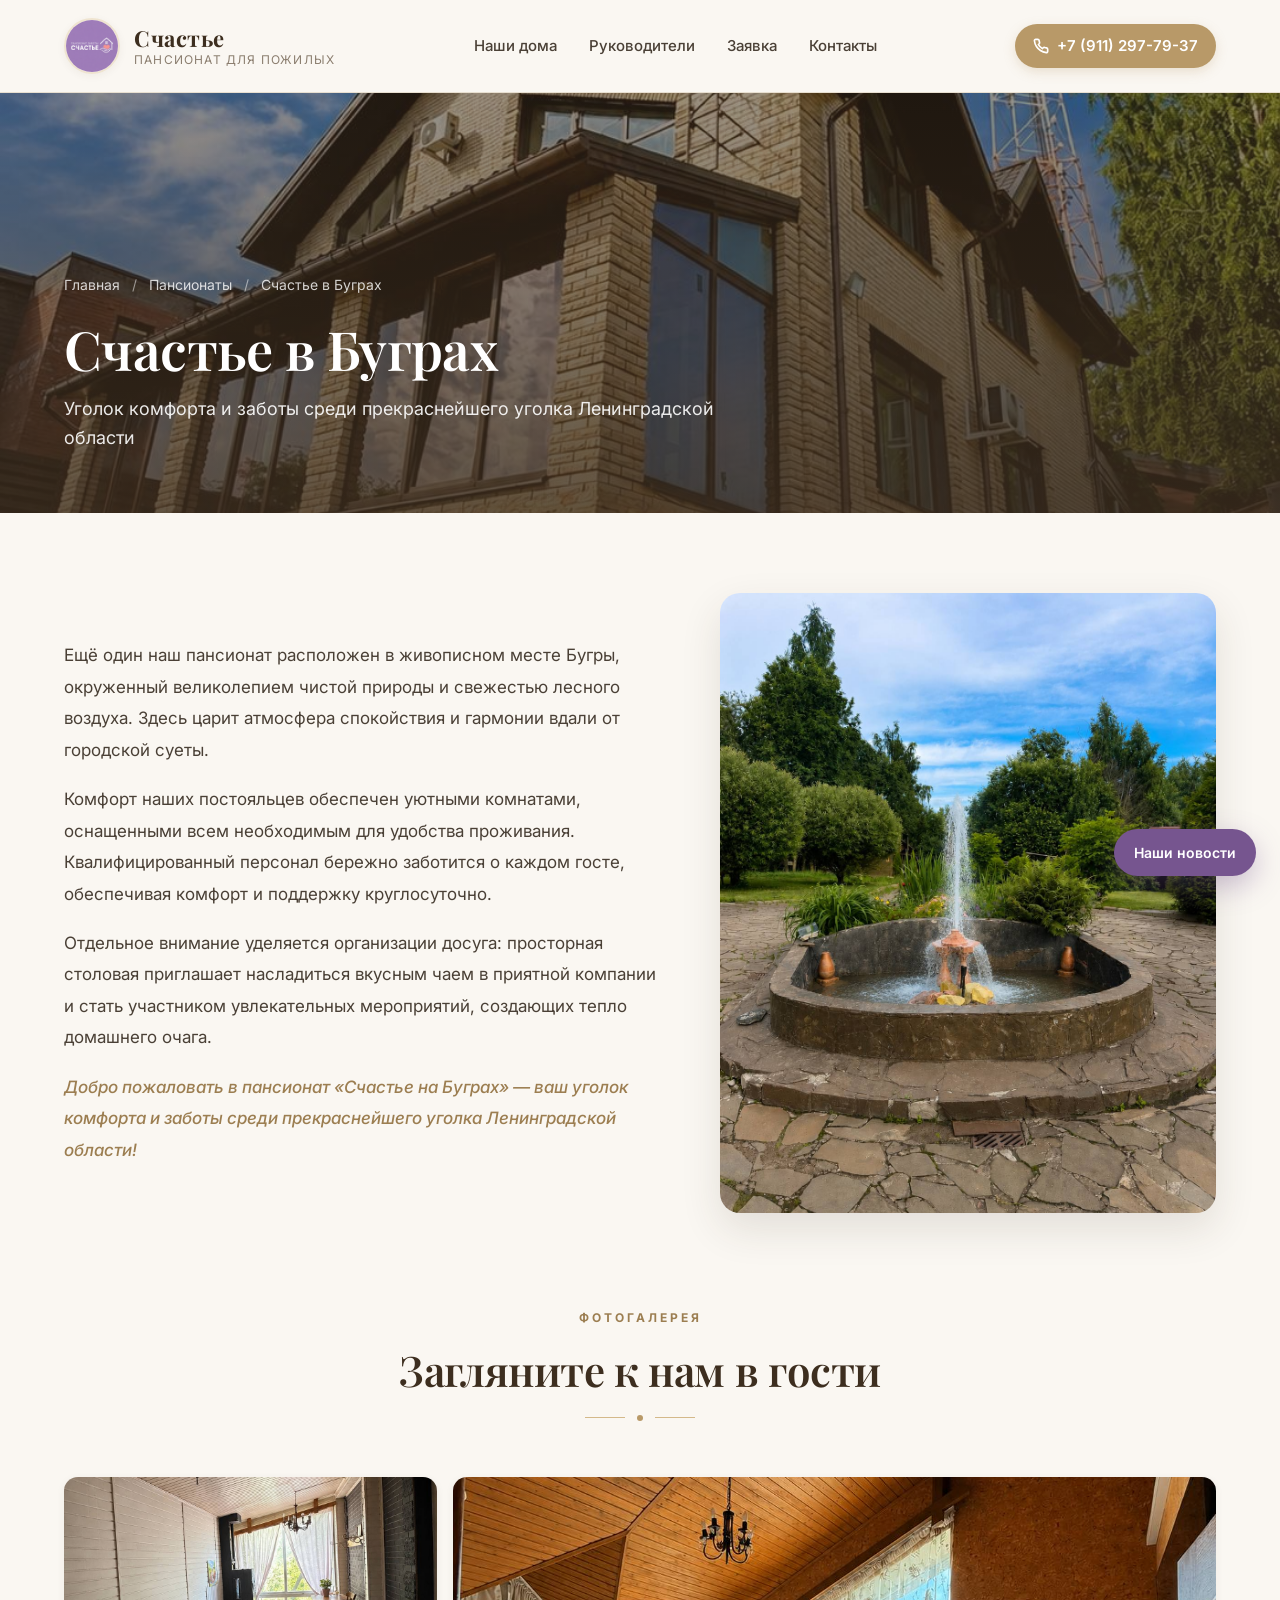
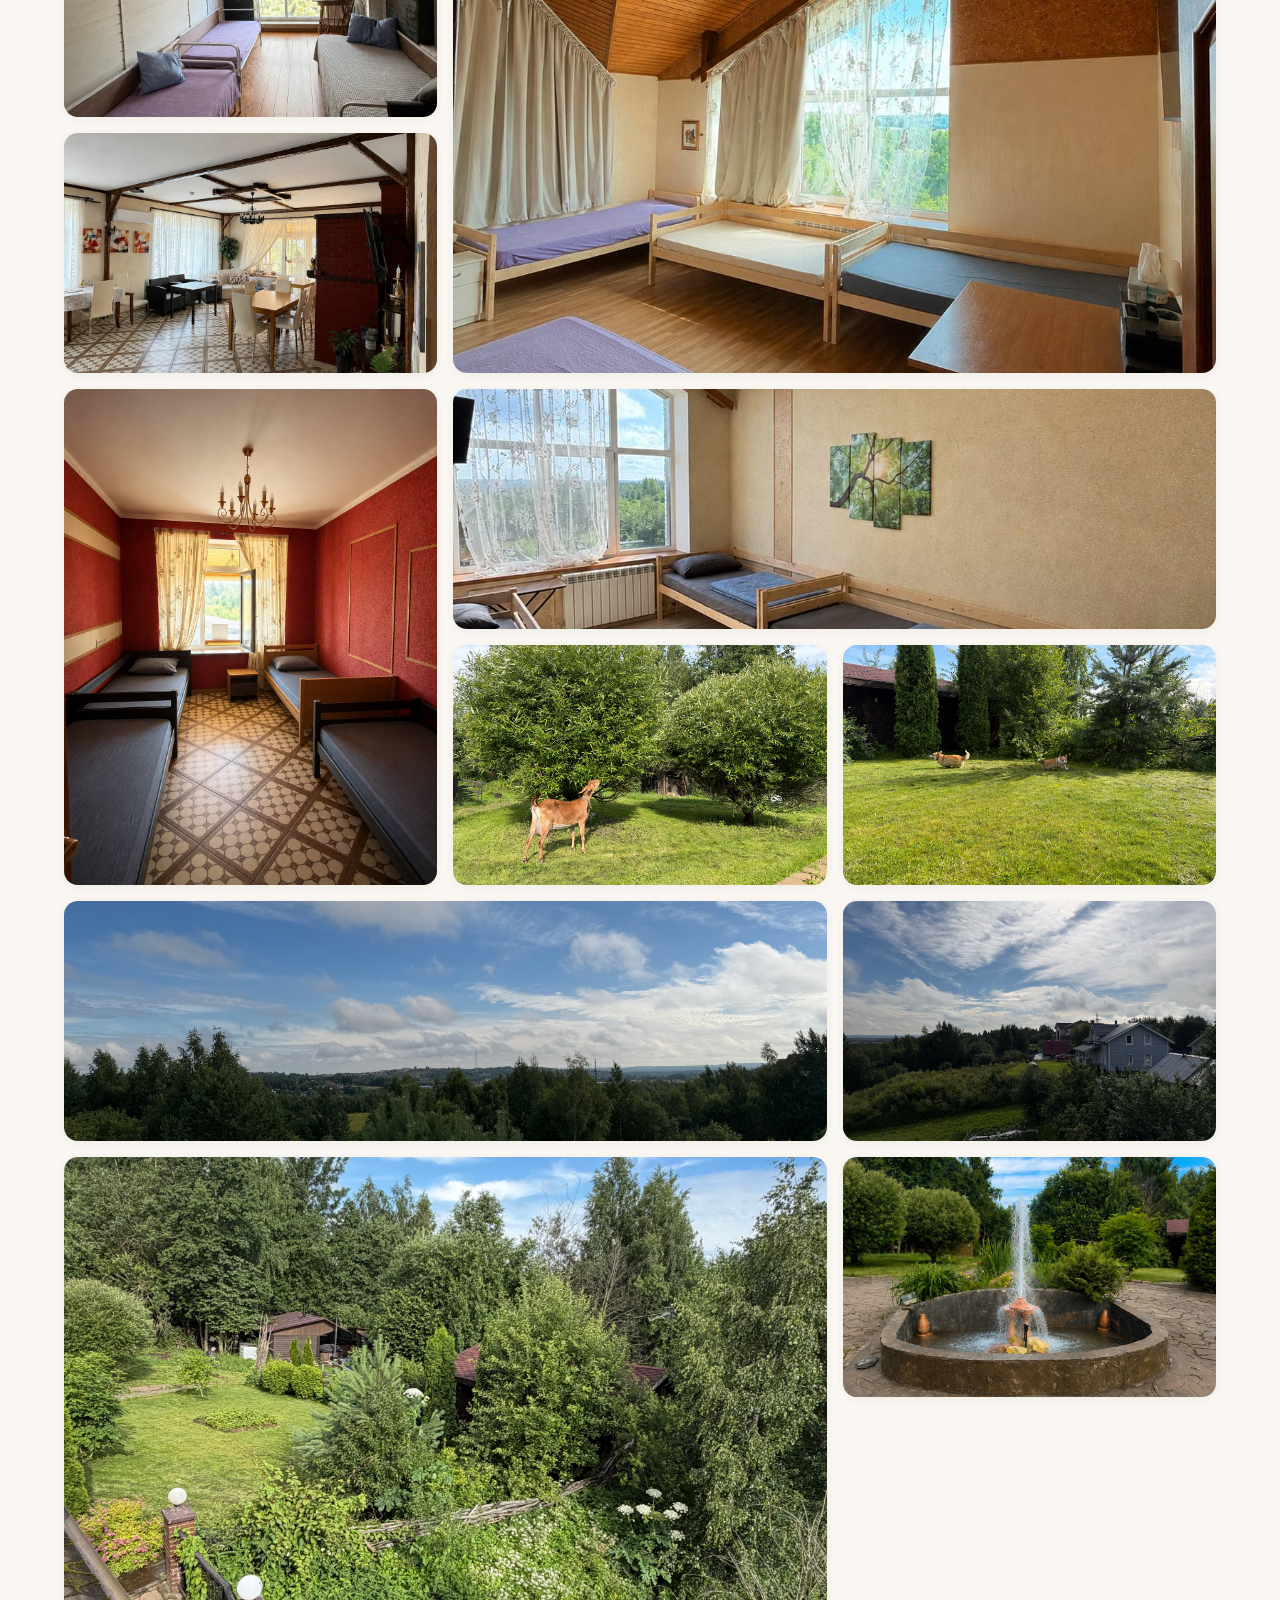
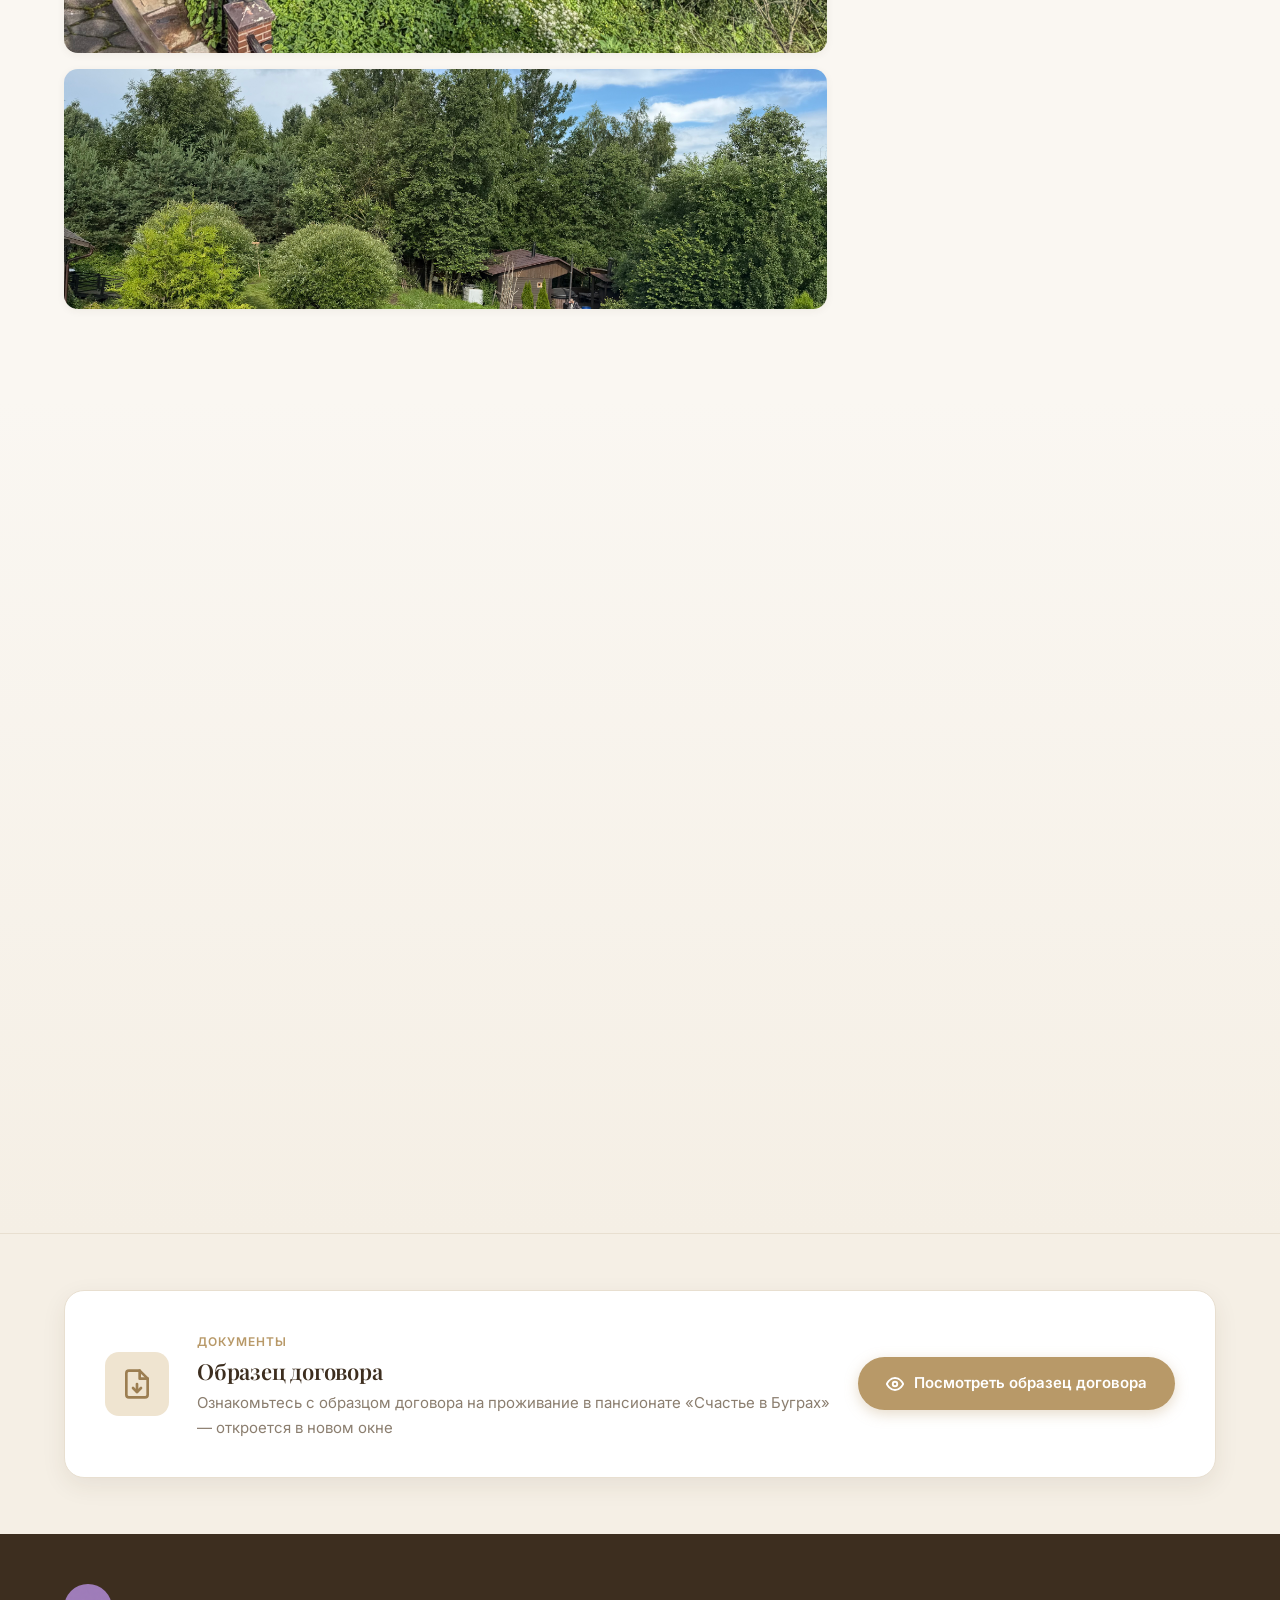
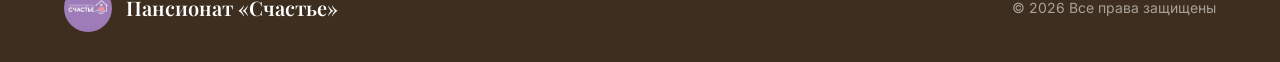
==== bugri.html @ b0c28363 "Simplify lead capture and remove Konstantin from the site. Shorten the application form, add a green" ====
<!DOCTYPE html>
<html lang="ru">
<head>
    <meta charset="UTF-8">
    <meta name="viewport" content="width=device-width, initial-scale=1.0">

    <!-- Yandex.Metrika counter -->
    <script type="text/javascript">
        (function(m,e,t,r,i,k,a){
            m[i]=m[i]||function(){(m[i].a=m[i].a||[]).push(arguments)};
            m[i].l=1*new Date();
            for (var j = 0; j < document.scripts.length; j++) {if (document.scripts[j].src === r) { return; }}
            k=e.createElement(t),a=e.getElementsByTagName(t)[0],k.async=1,k.src=r,a.parentNode.insertBefore(k,a)
        })(window, document,'script','https://mc.yandex.ru/metrika/tag.js?id=110149316', 'ym');

        ym(110149316, 'init', {ssr:true, webvisor:true, clickmap:true, ecommerce:"dataLayer", referrer: document.referrer, url: location.href, accurateTrackBounce:true, trackLinks:true});
    </script>
    <noscript><div><img src="https://mc.yandex.ru/watch/110149316" style="position:absolute; left:-9999px;" alt="" /></div></noscript>
    <!-- /Yandex.Metrika counter -->

    <title>Пансионат «Счастье в Буграх» — пансионат для пожилых в Ленинградской области</title>
    <meta name="description" content="Пансионат «Счастье в Буграх» — уютный дом для пожилых людей в живописном месте Бугры. Чистая природа, заботливый персонал, круглосуточный уход.">

    <link rel="icon" type="image/png" href="assets/img/favicon.png?v=2">

    <link rel="preconnect" href="https://fonts.googleapis.com">
    <link rel="preconnect" href="https://fonts.gstatic.com" crossorigin>
    <link href="https://fonts.googleapis.com/css2?family=Inter:wght@400;500;600;700&family=Playfair+Display:ital,wght@0,500;0,600;0,700;1,500;1,600&display=swap" rel="stylesheet">

    <link rel="stylesheet" href="assets/css/style.css?v=10">
</head>
<body>

    <!-- HEADER -->
    <header class="header">
        <div class="header-inner">
            <a href="index.html" class="brand">
                <img src="assets/img/logo.png" alt="Пансионат Счастье" class="brand-logo">
                <div class="brand-text">
                    <span class="brand-name">Счастье</span>
                    <span class="brand-tagline">Пансионат для пожилых</span>
                </div>
            </a>

            <nav class="nav" id="nav">
                <a href="index.html#locations">Наши дома</a>
                <a href="index.html#leaders">Руководители</a>
                <a href="index.html#application">Заявка</a>
                <a href="index.html#contacts">Контакты</a>
            </nav>

            <a href="tel:+79112977937" class="header-phone">
                <svg viewBox="0 0 24 24" fill="none" stroke="currentColor" stroke-width="2.5" stroke-linecap="round" stroke-linejoin="round">
                    <path d="M22 16.92v3a2 2 0 0 1-2.18 2 19.79 19.79 0 0 1-8.63-3.07 19.5 19.5 0 0 1-6-6 19.79 19.79 0 0 1-3.07-8.67A2 2 0 0 1 4.11 2h3a2 2 0 0 1 2 1.72 12.84 12.84 0 0 0 .7 2.81 2 2 0 0 1-.45 2.11L8.09 9.91a16 16 0 0 0 6 6l1.27-1.27a2 2 0 0 1 2.11-.45 12.84 12.84 0 0 0 2.81.7A2 2 0 0 1 22 16.92z"/>
                </svg>
                <span>+7 (911) 297-79-37</span>
            </a>

            <button class="mobile-toggle" id="mobileToggle" aria-label="Меню">
                <svg width="26" height="26" viewBox="0 0 24 24" fill="none" stroke="currentColor" stroke-width="2" stroke-linecap="round">
                    <line x1="3" y1="6" x2="21" y2="6"/>
                    <line x1="3" y1="12" x2="21" y2="12"/>
                    <line x1="3" y1="18" x2="21" y2="18"/>
                </svg>
            </button>
        </div>
    </header>

    <!-- PAGE HERO -->
    <section class="page-hero">
        <div class="page-hero-bg">
            <img src="assets/img/bugri/bugri-main.jpg" alt="Пансионат Счастье в Буграх">
        </div>
        <div class="page-hero-content">
            <div class="breadcrumbs">
                <a href="index.html">Главная</a>
                <span class="sep">/</span>
                <a href="index.html#locations">Пансионаты</a>
                <span class="sep">/</span>
                Счастье в Буграх
            </div>
            <h1>Счастье в Буграх</h1>
            <p>Уголок комфорта и заботы среди прекраснейшего уголка Ленинградской области</p>
        </div>
    </section>

    <!-- DESCRIPTION -->
    <section class="description">
        <div class="container">
            <div class="description-grid">
                <div class="description-text reveal">
                    <p>
                        Ещё один наш пансионат расположен в живописном месте Бугры, окруженный великолепием чистой природы и свежестью лесного воздуха. Здесь царит атмосфера спокойствия и гармонии вдали от городской суеты.
                    </p>
                    <p>
                        Комфорт наших постояльцев обеспечен уютными комнатами, оснащенными всем необходимым для удобства проживания. Квалифицированный персонал бережно заботится о каждом госте, обеспечивая комфорт и поддержку круглосуточно.
                    </p>
                    <p>
                        Отдельное внимание уделяется организации досуга: просторная столовая приглашает насладиться вкусным чаем в приятной компании и стать участником увлекательных мероприятий, создающих тепло домашнего очага.
                    </p>
                    <p>
                        Добро пожаловать в пансионат «Счастье на Буграх» — ваш уголок комфорта и заботы среди прекраснейшего уголка Ленинградской области!
                    </p>
                </div>
                <div class="description-image reveal">
                    <img src="assets/img/bugri/bugri-fontain.jpg" alt="Пансионат в Буграх">
                </div>
            </div>
        </div>
    </section>

    <!-- GALLERY -->
    <section class="gallery">
        <div class="container">
            <div class="section-header reveal">
                <span class="section-eyebrow">Фотогалерея</span>
                <h2 class="section-title">Загляните к нам в гости</h2>
                <div class="divider"><span class="divider-dot"></span></div>
            </div>

            <div class="gallery-grid gallery-grid--varied" id="gallery">
                <div class="gallery-item gallery-item--wide" data-index="0"><img src="assets/img/bugri/bugri-01.jpg" alt="Фото 1"></div>
                <div class="gallery-item gallery-item--featured" data-index="1"><img src="assets/img/bugri/bugri-02.jpg" alt="Фото 2"></div>
                <div class="gallery-item" data-index="2"><img src="assets/img/bugri/bugri-03.jpg" alt="Фото 3"></div>
                <div class="gallery-item gallery-item--tall" data-index="3"><img src="assets/img/bugri/bugri-04.jpg" alt="Фото 4"></div>
                <div class="gallery-item gallery-item--wide" data-index="4"><img src="assets/img/bugri/bugri-05.jpg" alt="Фото 5"></div>
                <div class="gallery-item gallery-item--tall" data-index="5"><img src="assets/img/bugri/bugri-06.jpg" alt="Фото 6"></div>
                <div class="gallery-item" data-index="6"><img src="assets/img/bugri/bugri-07.jpg" alt="Фото 7"></div>
                <div class="gallery-item gallery-item--wide" data-index="7"><img src="assets/img/bugri/bugri-08.jpg" alt="Фото 8"></div>
                <div class="gallery-item" data-index="8"><img src="assets/img/bugri/bugri-09.jpg" alt="Фото 9"></div>
                <div class="gallery-item gallery-item--featured" data-index="9"><img src="assets/img/bugri/bugri-10.jpg" alt="Фото 10"></div>
                <div class="gallery-item gallery-item--wide" data-index="10"><img src="assets/img/bugri/bugri-11.jpg" alt="Фото 11"></div>
                <div class="gallery-item" data-index="11"><img src="assets/img/bugri/bugri-12.jpg" alt="Фото 12"></div>
            </div>
        </div>
    </section>

    <!-- CONTACTS -->
    <section class="section contacts" id="contacts">
        <div class="container">
            <div class="section-header reveal">
                <span class="section-eyebrow">Свяжитесь с нами</span>
                <h2 class="section-title">Мы всегда на связи</h2>
                <div class="divider"><span class="divider-dot"></span></div>
            </div>

            <div class="contacts-grid">
                <div class="contacts-info reveal">
                    <h3 style="font-size: 26px; margin-bottom: 14px;">Позвоните для консультации</h3>
                    <p style="color: var(--text-muted); font-size: 16px; max-width: 460px;">
                        Мы с радостью ответим на все Ваши вопросы и расскажем подробнее о пансионате «Счастье в Буграх».
                    </p>

                    <div class="contacts-phone-block">
                        <span class="contacts-phone-label">Телефоны для консультаций</span>
                        <div class="contacts-phone-number">
                            <a href="tel:+79215650303">+7 (921) 565-03-03</a>
                        </div>
                        <div class="contacts-phone-number">
                            <a href="tel:+79112977937">+7 (911) 297-79-37</a>
                        </div>
                        <span style="font-size: 13px; color: var(--text-muted); margin-bottom: 10px; display: block;">
                            Также доступны мессенджеры:
                        </span>
                        <div class="messengers">
                            <span class="messenger messenger-tg" title="Telegram">
                                <span class="messenger-icon">
                                    <svg viewBox="0 0 24 24" fill="currentColor"><path d="M9.78 18.65l.28-4.23 7.68-6.92c.34-.31-.07-.46-.52-.19L7.74 13.3 3.64 12c-.88-.25-.89-.86.2-1.3l15.97-6.16c.73-.33 1.43.18 1.15 1.3l-2.72 12.81c-.19.91-.74 1.13-1.5.71L12.6 16.3l-1.99 1.93c-.23.23-.42.42-.83.42z"/></svg>
                                </span>
                                Telegram
                            </span>
                            <a class="messenger messenger-wa" href="https://wa.me/79112977937" target="_blank" rel="noopener" title="WhatsApp">
                                <span class="messenger-icon">
                                    <svg viewBox="0 0 24 24" fill="currentColor"><path d="M17.472 14.382c-.297-.149-1.758-.867-2.03-.967-.273-.099-.471-.148-.67.15-.197.297-.767.966-.94 1.164-.173.199-.347.223-.644.075-.297-.15-1.255-.463-2.39-1.475-.883-.788-1.48-1.761-1.653-2.059-.173-.297-.018-.458.13-.606.134-.133.298-.347.446-.52.149-.174.198-.298.298-.497.099-.198.05-.371-.025-.52-.075-.149-.669-1.612-.916-2.207-.242-.579-.487-.5-.669-.51-.173-.008-.371-.01-.57-.01-.198 0-.52.074-.792.372-.272.297-1.04 1.016-1.04 2.479 0 1.462 1.065 2.875 1.213 3.074.149.198 2.096 3.2 5.077 4.487.709.306 1.262.489 1.694.625.712.227 1.36.195 1.871.118.571-.085 1.758-.719 2.006-1.413.248-.694.248-1.289.173-1.413-.074-.124-.272-.198-.57-.347m-5.421 7.403h-.004a9.87 9.87 0 01-5.031-1.378l-.361-.214-3.741.982.998-3.648-.235-.374a9.86 9.86 0 01-1.51-5.26c.001-5.45 4.436-9.884 9.888-9.884 2.64 0 5.122 1.03 6.988 2.898a9.825 9.825 0 012.893 6.994c-.003 5.45-4.437 9.884-9.885 9.884m8.413-18.297A11.815 11.815 0 0012.05 0C5.495 0 .16 5.335.157 11.892c0 2.096.547 4.142 1.588 5.945L.057 24l6.305-1.654a11.882 11.882 0 005.683 1.448h.005c6.554 0 11.89-5.335 11.893-11.893a11.821 11.821 0 00-3.48-8.413z"/></svg>
                                </span>
                                WhatsApp
                            </a>
                            <a class="messenger messenger-max" href="https://max.ru/join/Lt5gZUsIMK9uqVGU-sMPYlMTgOvsBtxUd-uZ6PDmVcQ" target="_blank" rel="noopener" title="MAX">
                                <span class="messenger-icon">
                                    <img src="assets/img/logo-max.png" alt="">
                                </span>
                                MAX
                            </a>
                        </div>
                    </div>
                </div>

                <div class="contacts-decor reveal">
                    <h3>Как нас найти</h3>
                    <ul class="contacts-list">
                        <li>
                            <span class="contacts-list-icon">
                                <svg viewBox="0 0 24 24" fill="none" stroke="currentColor" stroke-width="2" stroke-linecap="round" stroke-linejoin="round">
                                    <path d="M21 10c0 7-9 13-9 13s-9-6-9-13a9 9 0 0 1 18 0z"/>
                                    <circle cx="12" cy="10" r="3"/>
                                </svg>
                            </span>
                            <div class="contacts-list-text">
                                <strong>Расположение</strong>
                                <span>Нагорная, 17А</span>
                            </div>
                        </li>
                        <li>
                            <span class="contacts-list-icon">
                                <svg viewBox="0 0 24 24" fill="none" stroke="currentColor" stroke-width="2" stroke-linecap="round" stroke-linejoin="round">
                                    <circle cx="12" cy="12" r="10"/>
                                    <polyline points="12 6 12 12 16 14"/>
                                </svg>
                            </span>
                            <div class="contacts-list-text">
                                <strong>Уход 24/7</strong>
                                <span>Заботливый персонал работает круглосуточно</span>
                            </div>
                        </li>
                        <li>
                            <span class="contacts-list-icon">
                                <svg viewBox="0 0 24 24" fill="none" stroke="currentColor" stroke-width="2" stroke-linecap="round" stroke-linejoin="round">
                                    <path d="M20.84 4.61a5.5 5.5 0 0 0-7.78 0L12 5.67l-1.06-1.06a5.5 5.5 0 0 0-7.78 7.78l1.06 1.06L12 21.23l7.78-7.78 1.06-1.06a5.5 5.5 0 0 0 0-7.78z"/>
                                </svg>
                            </span>
                            <div class="contacts-list-text">
                                <strong>Приезжайте в гости</strong>
                                <span>Покажем пансионат и ответим на все вопросы</span>
                            </div>
                        </li>
                    </ul>
                </div>
            </div>
        </div>
    </section>

    <!-- DOWNLOAD -->
    <section class="section-download">
        <div class="container">
            <div class="download-block">
                <div class="download-icon">
                    <svg viewBox="0 0 24 24" fill="none" stroke="currentColor" stroke-width="2" stroke-linecap="round" stroke-linejoin="round">
                        <path d="M14 2H6a2 2 0 0 0-2 2v16a2 2 0 0 0 2 2h12a2 2 0 0 0 2-2V8z"/>
                        <polyline points="14 2 14 8 20 8"/>
                        <line x1="12" y1="18" x2="12" y2="12"/>
                        <polyline points="9 15 12 18 15 15"/>
                    </svg>
                </div>
                <div class="download-text">
                    <span class="download-label">Документы</span>
                    <h3>Образец договора</h3>
                    <p>Ознакомьтесь с образцом договора на проживание в пансионате «Счастье в Буграх» — откроется в новом окне</p>
                </div>
                <a href="view-dogovor-bugri.html" target="_blank" class="download-btn">
                    <svg viewBox="0 0 24 24" fill="none" stroke="currentColor" stroke-width="2.5" stroke-linecap="round" stroke-linejoin="round">
                        <path d="M1 12s4-8 11-8 11 8 11 8-4 8-11 8-11-8-11-8z"/>
                        <circle cx="12" cy="12" r="3"/>
                    </svg>
                    Посмотреть образец договора
                </a>
            </div>
        </div>
    </section>

    <a href="novosti.html" class="news-fab">Наши новости</a>

    <!-- FOOTER -->
    <footer class="footer">
        <div class="container">
            <div class="footer-inner">
                <div class="footer-brand">
                    <img src="assets/img/logo.png" alt="Счастье">
                    <span class="footer-brand-text">Пансионат «Счастье»</span>
                </div>
                <div class="footer-copy">© 2026 Все права защищены</div>
            </div>
        </div>
    </footer>

    <!-- LIGHTBOX -->
    <div class="lightbox" id="lightbox">
        <div class="lightbox-content">
            <button class="lightbox-close" id="lightboxClose" aria-label="Закрыть">
                <svg viewBox="0 0 24 24" fill="none" stroke="currentColor" stroke-width="2" stroke-linecap="round">
                    <line x1="18" y1="6" x2="6" y2="18"/>
                    <line x1="6" y1="6" x2="18" y2="18"/>
                </svg>
            </button>
            <button class="lightbox-prev" id="lightboxPrev" aria-label="Назад">
                <svg viewBox="0 0 24 24" fill="none" stroke="currentColor" stroke-width="2" stroke-linecap="round">
                    <polyline points="15 18 9 12 15 6"/>
                </svg>
            </button>
            <button class="lightbox-next" id="lightboxNext" aria-label="Вперёд">
                <svg viewBox="0 0 24 24" fill="none" stroke="currentColor" stroke-width="2" stroke-linecap="round">
                    <polyline points="9 18 15 12 9 6"/>
                </svg>
            </button>
            <img class="lightbox-image" id="lightboxImage" src="" alt="">
        </div>
    </div>

    <script src="assets/js/script.js?v=4"></script>
</body>
</html>
---- assets/css/style.css ----
/* ============================================
   Пансионат «Счастье» — элегантные стили
   ============================================ */

:root {
    --bg-cream: #FAF7F2;
    --bg-soft: #F5EFE5;
    --bg-card: #FFFFFF;
    --bg-overlay: rgba(61, 46, 31, 0.55);

    --accent: #B89968;
    --accent-dark: #9C7E51;
    --accent-light: #D4B98A;
    --accent-soft: #EFE4D0;

    --text-dark: #3D2E1F;
    --text-body: #4A4036;
    --text-muted: #8B7E6F;
    --text-light: #FFFFFF;

    --border: #E8DFD0;
    --shadow-sm: 0 2px 8px rgba(61, 46, 31, 0.06);
    --shadow-md: 0 8px 24px rgba(61, 46, 31, 0.08);
    --shadow-lg: 0 16px 40px rgba(61, 46, 31, 0.12);

    --radius-sm: 8px;
    --radius-md: 14px;
    --radius-lg: 20px;
    --radius-full: 999px;

    --container: 1200px;
    --transition: 0.35s ease;
}

* {
    margin: 0;
    padding: 0;
    box-sizing: border-box;
}

html {
    scroll-behavior: smooth;
}

body {
    font-family: 'Inter', 'Manrope', -apple-system, BlinkMacSystemFont, sans-serif;
    font-size: 16px;
    line-height: 1.65;
    color: var(--text-body);
    background-color: var(--bg-cream);
    -webkit-font-smoothing: antialiased;
    -moz-osx-font-smoothing: grayscale;
}

h1, h2, h3, h4 {
    font-family: 'Playfair Display', 'Cormorant Garamond', Georgia, serif;
    color: var(--text-dark);
    font-weight: 600;
    line-height: 1.25;
    letter-spacing: -0.01em;
}

a {
    color: var(--accent-dark);
    text-decoration: none;
    transition: color var(--transition);
}

a:hover {
    color: var(--accent);
}

img {
    max-width: 100%;
    height: auto;
    display: block;
}

.container {
    max-width: var(--container);
    margin: 0 auto;
    padding: 0 24px;
}

/* ============================================
   HEADER
   ============================================ */
.header {
    position: sticky;
    top: 0;
    z-index: 100;
    background: rgba(250, 247, 242, 0.95);
    backdrop-filter: saturate(180%) blur(12px);
    -webkit-backdrop-filter: saturate(180%) blur(12px);
    border-bottom: 1px solid var(--border);
}

.header-inner {
    display: flex;
    align-items: center;
    justify-content: space-between;
    padding: 18px 24px;
    max-width: var(--container);
    margin: 0 auto;
    gap: 20px;
}

.brand {
    display: flex;
    align-items: center;
    gap: 14px;
    text-decoration: none;
    color: var(--text-dark);
}

.brand-logo {
    width: 56px;
    height: 56px;
    border-radius: var(--radius-full);
    object-fit: cover;
    box-shadow: var(--shadow-sm);
    border: 2px solid var(--accent-soft);
}

.brand-text {
    display: flex;
    flex-direction: column;
    line-height: 1.1;
}

.brand-name {
    font-family: 'Playfair Display', Georgia, serif;
    font-size: 22px;
    font-weight: 700;
    color: var(--text-dark);
    letter-spacing: 0.5px;
}

.brand-tagline {
    font-size: 12px;
    color: var(--text-muted);
    letter-spacing: 1.2px;
    text-transform: uppercase;
    margin-top: 3px;
}

.nav {
    display: flex;
    align-items: center;
    gap: 32px;
}

.nav a {
    color: var(--text-body);
    font-size: 15px;
    font-weight: 500;
    position: relative;
    padding: 6px 0;
}

.nav a::after {
    content: '';
    position: absolute;
    left: 0;
    bottom: 0;
    width: 0;
    height: 2px;
    background: var(--accent);
    transition: width var(--transition);
}

.nav a:hover::after {
    width: 100%;
}

.header-phone {
    display: flex;
    align-items: center;
    gap: 8px;
    background: var(--accent);
    color: var(--text-light);
    padding: 10px 18px;
    border-radius: var(--radius-full);
    font-weight: 600;
    font-size: 15px;
    box-shadow: 0 4px 12px rgba(184, 153, 104, 0.25);
    transition: all var(--transition);
}

.header-phone:hover {
    background: var(--accent-dark);
    color: var(--text-light);
    transform: translateY(-1px);
    box-shadow: 0 6px 18px rgba(184, 153, 104, 0.35);
}

.header-phone svg {
    width: 16px;
    height: 16px;
}

.mobile-toggle {
    display: none;
    background: none;
    border: none;
    padding: 8px;
    cursor: pointer;
    color: var(--text-dark);
}

/* ============================================
   HERO
   ============================================ */
.hero {
    position: relative;
    padding: 90px 0 110px;
    text-align: center;
    background:
        radial-gradient(ellipse at top, var(--accent-soft) 0%, transparent 60%),
        linear-gradient(180deg, var(--bg-cream) 0%, var(--bg-soft) 100%);
    overflow: hidden;
}

.hero::before {
    content: '';
    position: absolute;
    inset: 0;
    background-image:
        radial-gradient(circle at 15% 80%, rgba(212, 185, 138, 0.18) 0%, transparent 40%),
        radial-gradient(circle at 85% 20%, rgba(212, 185, 138, 0.18) 0%, transparent 40%);
    pointer-events: none;
}

.hero-content {
    position: relative;
    max-width: 820px;
    margin: 0 auto;
    padding: 0 24px;
}

.hero-eyebrow {
    display: inline-block;
    background: rgba(255, 255, 255, 0.7);
    padding: 8px 20px;
    border-radius: var(--radius-full);
    font-size: 13px;
    color: var(--accent-dark);
    letter-spacing: 2px;
    text-transform: uppercase;
    margin-bottom: 24px;
    border: 1px solid var(--accent-soft);
    font-weight: 600;
}

.hero h1 {
    font-size: clamp(36px, 5.5vw, 60px);
    margin-bottom: 22px;
    color: var(--text-dark);
}

.hero h1 .accent {
    color: var(--accent-dark);
    font-style: italic;
}

.hero-subtitle {
    font-size: clamp(16px, 1.8vw, 19px);
    color: var(--text-body);
    max-width: 640px;
    margin: 0 auto 40px;
    line-height: 1.7;
}

.hero-cta {
    display: inline-flex;
    align-items: center;
    gap: 10px;
    background: var(--accent);
    color: var(--text-light);
    padding: 16px 36px;
    border-radius: var(--radius-full);
    font-weight: 600;
    font-size: 16px;
    box-shadow: 0 8px 24px rgba(184, 153, 104, 0.3);
    transition: all var(--transition);
}

.hero-cta:hover {
    background: var(--accent-dark);
    color: var(--text-light);
    transform: translateY(-2px);
    box-shadow: 0 12px 32px rgba(184, 153, 104, 0.4);
}

/* ============================================
   SECTION
   ============================================ */
.section {
    padding: 90px 0;
}

.section-soft {
    background: var(--bg-soft);
}

.section-header {
    text-align: center;
    max-width: 720px;
    margin: 0 auto 56px;
}

.section-eyebrow {
    display: inline-block;
    font-size: 12px;
    color: var(--accent-dark);
    letter-spacing: 3px;
    text-transform: uppercase;
    margin-bottom: 16px;
    font-weight: 700;
}

.section-title {
    font-size: clamp(28px, 4vw, 42px);
    margin-bottom: 16px;
}

.section-subtitle {
    color: var(--text-muted);
    font-size: 17px;
    line-height: 1.7;
}

/* Decorative divider */
.divider {
    display: flex;
    align-items: center;
    justify-content: center;
    gap: 12px;
    margin: 18px auto;
}

.divider::before,
.divider::after {
    content: '';
    width: 40px;
    height: 1px;
    background: var(--accent-light);
}

.divider-dot {
    width: 6px;
    height: 6px;
    border-radius: 50%;
    background: var(--accent);
}

/* ============================================
   LOCATIONS CARDS
   ============================================ */
.locations {
    display: grid;
    grid-template-columns: repeat(2, 1fr);
    gap: 32px;
}

.location-card {
    position: relative;
    border-radius: var(--radius-lg);
    overflow: hidden;
    background: var(--bg-card);
    box-shadow: var(--shadow-md);
    transition: all var(--transition);
    display: flex;
    flex-direction: column;
    color: var(--text-dark);
}

.location-card:hover {
    transform: translateY(-6px);
    box-shadow: var(--shadow-lg);
}

.location-card-image {
    display: block;
    aspect-ratio: 16 / 10;
    overflow: hidden;
    position: relative;
}

.location-card-image img {
    width: 100%;
    height: 100%;
    object-fit: cover;
    transition: transform 0.8s ease;
}

.location-card:hover .location-card-image img {
    transform: scale(1.06);
}

.location-card-image::after {
    content: '';
    position: absolute;
    inset: 0;
    background: linear-gradient(180deg, transparent 40%, rgba(61, 46, 31, 0.45) 100%);
}

.location-card-body {
    padding: 32px;
    flex: 1;
    display: flex;
    flex-direction: column;
}

.location-card-link {
    display: flex;
    flex-direction: column;
    flex: 1;
    text-decoration: none;
    color: inherit;
}

.location-card-address {
    display: inline-flex;
    align-items: center;
    gap: 8px;
    align-self: flex-start;
    color: var(--accent-dark);
    font-size: 14px;
    font-weight: 600;
    text-decoration: none;
    margin-bottom: 16px;
    padding-bottom: 2px;
    border-bottom: 1px solid transparent;
    transition: border-color var(--transition);
}

.location-card-address:hover {
    border-bottom-color: var(--accent);
}

.location-card-address svg {
    width: 16px;
    height: 16px;
    flex-shrink: 0;
}

.location-card-title {
    font-size: 26px;
    margin-bottom: 10px;
}

.location-card-desc {
    color: var(--text-body);
    font-size: 15px;
    line-height: 1.7;
    margin-bottom: 22px;
    flex: 1;
}

.location-card-cta {
    display: inline-flex;
    align-items: center;
    gap: 8px;
    color: var(--accent-dark);
    font-weight: 600;
    font-size: 15px;
    transition: gap var(--transition);
}

.location-card:hover .location-card-cta {
    gap: 14px;
}

.location-card-cta svg {
    width: 18px;
    height: 18px;
}

/* ============================================
   FEATURES (advantages)
   ============================================ */
.features {
    display: grid;
    grid-template-columns: repeat(4, 1fr);
    gap: 24px;
}

.feature {
    text-align: center;
    padding: 36px 24px;
    background: var(--bg-card);
    border-radius: var(--radius-md);
    box-shadow: var(--shadow-sm);
    transition: all var(--transition);
}

.feature:hover {
    transform: translateY(-4px);
    box-shadow: var(--shadow-md);
}

.feature-icon {
    width: 64px;
    height: 64px;
    margin: 0 auto 20px;
    border-radius: var(--radius-full);
    background: linear-gradient(135deg, var(--accent-soft) 0%, var(--accent-light) 100%);
    display: flex;
    align-items: center;
    justify-content: center;
    color: var(--accent-dark);
}

.feature-icon svg {
    width: 30px;
    height: 30px;
}

.feature-title {
    font-size: 18px;
    margin-bottom: 8px;
}

.feature-desc {
    font-size: 14px;
    color: var(--text-muted);
    line-height: 1.6;
}

/* ============================================
   LEADERS
   ============================================ */
.leaders {
    display: grid;
    grid-template-columns: repeat(2, 1fr);
    gap: 32px;
    max-width: 720px;
    margin: 0 auto;
}

.leader-card {
    background: var(--bg-card);
    border-radius: var(--radius-lg);
    padding: 28px 28px 32px;
    text-align: center;
    box-shadow: var(--shadow-sm);
    transition: all var(--transition);
    border: 1px solid var(--border);
    display: flex;
    flex-direction: column;
}

.leader-card:hover {
    transform: translateY(-4px);
    box-shadow: var(--shadow-md);
}

.leader-photo {
    width: 100%;
    aspect-ratio: 3 / 4;
    border-radius: var(--radius-md);
    margin: 0 0 22px;
    overflow: hidden;
    background: var(--bg-soft);
    border: 1px solid var(--border);
    box-shadow: var(--shadow-sm);
}

.leader-photo img {
    width: 100%;
    height: 100%;
    object-fit: cover;
    object-position: center top;
    display: block;
}

.leader-photo img.leader-photo-natalya {
    object-position: center 10%;
}

.leader-photo-placeholder {
    font-family: 'Playfair Display', serif;
    font-size: 72px;
    font-weight: 600;
    color: var(--accent-dark);
    width: 100%;
    height: 100%;
    display: flex;
    align-items: center;
    justify-content: center;
}

.leader-name {
    font-size: 24px;
    margin-bottom: 8px;
    line-height: 1.3;
}

.leader-role {
    color: var(--accent-dark);
    font-size: 14px;
    letter-spacing: 1.5px;
    text-transform: uppercase;
    font-weight: 600;
}

/* ============================================
   CONTACTS
   ============================================ */
.contacts {
    background:
        linear-gradient(180deg, var(--bg-cream) 0%, var(--bg-soft) 100%);
}

.contacts-grid {
    display: grid;
    grid-template-columns: 1fr 1fr;
    gap: 60px;
    align-items: center;
}

.contacts-info {
    padding: 20px 0;
}

.contacts-phone-block {
    display: inline-flex;
    flex-direction: column;
    background: var(--bg-card);
    padding: 32px 40px;
    border-radius: var(--radius-lg);
    box-shadow: var(--shadow-md);
    margin-top: 24px;
}

.contacts-phone-label {
    font-size: 13px;
    letter-spacing: 2px;
    text-transform: uppercase;
    color: var(--text-muted);
    margin-bottom: 8px;
    font-weight: 600;
}

.contacts-phone-number {
    font-family: 'Playfair Display', serif;
    font-size: 32px;
    font-weight: 600;
    color: var(--text-dark);
    margin-bottom: 18px;
    letter-spacing: 0.5px;
}

.contacts-phone-number a {
    color: var(--text-dark);
}

.contacts-phone-number a:hover {
    color: var(--accent-dark);
}

.messengers {
    display: flex;
    gap: 12px;
    margin-top: 6px;
    flex-wrap: wrap;
}

.messenger {
    display: inline-flex;
    align-items: center;
    gap: 8px;
    padding: 10px 16px;
    background: var(--bg-soft);
    border-radius: var(--radius-full);
    font-size: 14px;
    font-weight: 600;
    color: var(--text-dark);
    border: 1px solid var(--border);
    text-decoration: none;
    transition: background var(--transition), border-color var(--transition), transform var(--transition);
}

a.messenger:hover {
    color: var(--text-dark);
    background: var(--accent-soft);
    border-color: var(--accent-light);
    transform: translateY(-1px);
}

.messenger-icon {
    width: 22px;
    height: 22px;
    border-radius: 50%;
    display: flex;
    align-items: center;
    justify-content: center;
    color: white;
    flex-shrink: 0;
    overflow: hidden;
}

.messenger-icon svg {
    width: 14px;
    height: 14px;
}

.messenger-icon img {
    width: 100%;
    height: 100%;
    object-fit: cover;
    display: block;
}

.messenger-tg .messenger-icon { background: #2AABEE; }
.messenger-wa .messenger-icon { background: #25D366; }
.messenger-max .messenger-icon {
    background: transparent;
    border-radius: 6px;
}

.contacts-decor {
    background: var(--bg-card);
    border-radius: var(--radius-lg);
    padding: 40px;
    box-shadow: var(--shadow-md);
    border: 1px solid var(--border);
}

.contacts-decor h3 {
    font-size: 22px;
    margin-bottom: 16px;
}

.contacts-list {
    list-style: none;
    display: flex;
    flex-direction: column;
    gap: 18px;
}

.contacts-list li {
    display: flex;
    align-items: flex-start;
    gap: 14px;
}

.contacts-list-icon {
    width: 40px;
    height: 40px;
    border-radius: var(--radius-full);
    background: var(--accent-soft);
    color: var(--accent-dark);
    display: flex;
    align-items: center;
    justify-content: center;
    flex-shrink: 0;
}

.contacts-list-icon svg {
    width: 18px;
    height: 18px;
}

.contacts-list-text strong {
    display: block;
    color: var(--text-dark);
    margin-bottom: 2px;
    font-weight: 600;
}

.contacts-list-text span {
    display: block;
    font-size: 14px;
    color: var(--text-muted);
}

/* ============================================
   FOOTER
   ============================================ */
.footer {
    background: var(--text-dark);
    color: rgba(255, 255, 255, 0.75);
    padding: 50px 0 30px;
}

.footer-inner {
    display: flex;
    justify-content: space-between;
    align-items: center;
    gap: 30px;
    flex-wrap: wrap;
}

.footer-brand {
    display: flex;
    align-items: center;
    gap: 14px;
}

.footer-brand img {
    width: 48px;
    height: 48px;
    border-radius: var(--radius-full);
    object-fit: cover;
}

.footer-brand-text {
    font-family: 'Playfair Display', serif;
    font-size: 20px;
    color: white;
    font-weight: 600;
}

.footer-copy {
    font-size: 14px;
    color: rgba(255, 255, 255, 0.55);
}

.footer-phone {
    color: white;
    font-weight: 600;
    font-size: 16px;
}

.footer-phone:hover {
    color: var(--accent-light);
}

/* ============================================
   PAGE — PANSIONAT (детальная страница)
   ============================================ */
.page-hero {
    position: relative;
    min-height: 420px;
    display: flex;
    align-items: flex-end;
    color: var(--text-light);
    overflow: hidden;
    background: var(--text-dark);
}

.page-hero-bg {
    position: absolute;
    inset: 0;
    z-index: 0;
}

.page-hero-bg img {
    width: 100%;
    height: 100%;
    object-fit: cover;
    opacity: 0.75;
}

.page-hero-bg::after {
    content: '';
    position: absolute;
    inset: 0;
    background: linear-gradient(180deg, rgba(61, 46, 31, 0.35) 0%, rgba(61, 46, 31, 0.75) 100%);
}

.page-hero-content {
    position: relative;
    z-index: 1;
    padding: 70px 24px 60px;
    max-width: var(--container);
    margin: 0 auto;
    width: 100%;
}

.breadcrumbs {
    font-size: 14px;
    color: rgba(255, 255, 255, 0.8);
    margin-bottom: 20px;
}

.breadcrumbs a {
    color: rgba(255, 255, 255, 0.8);
}

.breadcrumbs a:hover {
    color: var(--accent-light);
}

.breadcrumbs span.sep {
    margin: 0 8px;
    color: rgba(255, 255, 255, 0.5);
}

.page-hero h1 {
    color: var(--text-light);
    font-size: clamp(34px, 5vw, 54px);
    margin-bottom: 10px;
}

.page-hero p {
    font-size: 18px;
    color: rgba(255, 255, 255, 0.9);
    max-width: 680px;
}

/* Description block */
.description {
    padding: 80px 0 60px;
}

.description-grid {
    display: grid;
    grid-template-columns: 1.2fr 1fr;
    gap: 60px;
    align-items: center;
}

.description-text p {
    font-size: 17px;
    line-height: 1.85;
    color: var(--text-body);
    margin-bottom: 18px;
}

.description-text p:last-child {
    margin-bottom: 0;
    color: var(--accent-dark);
    font-weight: 500;
    font-style: italic;
}

.description-image {
    border-radius: var(--radius-lg);
    overflow: hidden;
    box-shadow: var(--shadow-lg);
    aspect-ratio: 4 / 5;
}

.description-image img {
    width: 100%;
    height: 100%;
    object-fit: cover;
}

/* Gallery */
.gallery {
    padding: 30px 0 90px;
}

.gallery-grid {
    display: grid;
    grid-template-columns: repeat(3, 1fr);
    grid-auto-rows: 240px;
    grid-auto-flow: dense;
    gap: 16px;
}

.gallery-item {
    position: relative;
    overflow: hidden;
    border-radius: var(--radius-md);
    cursor: pointer;
    box-shadow: var(--shadow-sm);
    transition: all var(--transition);
}

.gallery-item:nth-child(1) { grid-column: span 2; grid-row: span 2; }
.gallery-item:nth-child(6) { grid-column: span 2; }

/* Varied bento layout (Bugri gallery) */
.gallery-grid--varied .gallery-item:nth-child(1),
.gallery-grid--varied .gallery-item:nth-child(6) {
    grid-column: auto;
    grid-row: auto;
}

.gallery-grid--varied .gallery-item--featured {
    grid-column: span 2;
    grid-row: span 2;
}

.gallery-grid--varied .gallery-item--wide {
    grid-column: span 2;
}

.gallery-grid--varied .gallery-item--tall {
    grid-row: span 2;
}

.gallery-item img {
    width: 100%;
    height: 100%;
    object-fit: cover;
    transition: transform 0.6s ease;
}

.gallery-item:hover {
    box-shadow: var(--shadow-md);
}

.gallery-item:hover img {
    transform: scale(1.06);
}

.gallery-item::after {
    content: '';
    position: absolute;
    inset: 0;
    background: linear-gradient(180deg, transparent 60%, rgba(61, 46, 31, 0.3) 100%);
    opacity: 0;
    transition: opacity var(--transition);
}

.gallery-item:hover::after {
    opacity: 1;
}

/* ============================================
   LIGHTBOX
   ============================================ */
.lightbox {
    position: fixed;
    inset: 0;
    background: rgba(20, 14, 8, 0.92);
    z-index: 1000;
    display: none;
    align-items: center;
    justify-content: center;
    padding: 20px;
    backdrop-filter: blur(6px);
}

.lightbox.open {
    display: flex;
}

.lightbox-content {
    position: relative;
    max-width: 1100px;
    max-height: 90vh;
    width: 100%;
}

.lightbox-image {
    width: 100%;
    height: auto;
    max-height: 90vh;
    object-fit: contain;
    border-radius: var(--radius-md);
    box-shadow: 0 20px 60px rgba(0, 0, 0, 0.5);
}

.lightbox-close,
.lightbox-prev,
.lightbox-next {
    position: absolute;
    background: rgba(255, 255, 255, 0.15);
    border: 1px solid rgba(255, 255, 255, 0.25);
    color: white;
    width: 48px;
    height: 48px;
    border-radius: 50%;
    cursor: pointer;
    display: flex;
    align-items: center;
    justify-content: center;
    transition: all var(--transition);
    backdrop-filter: blur(6px);
}

.lightbox-close:hover,
.lightbox-prev:hover,
.lightbox-next:hover {
    background: rgba(255, 255, 255, 0.25);
}

.lightbox-close {
    top: -56px;
    right: 0;
}

.lightbox-prev { left: -64px; top: 50%; transform: translateY(-50%); }
.lightbox-next { right: -64px; top: 50%; transform: translateY(-50%); }

.lightbox-close svg,
.lightbox-prev svg,
.lightbox-next svg {
    width: 22px;
    height: 22px;
}

/* ============================================
   RESPONSIVE
   ============================================ */
@media (max-width: 960px) {
    .nav {
        display: none;
    }

    .mobile-toggle {
        display: inline-flex;
    }

    .nav.open {
        display: flex;
        flex-direction: column;
        position: absolute;
        top: 100%;
        left: 0;
        right: 0;
        background: var(--bg-card);
        padding: 24px;
        gap: 18px;
        border-bottom: 1px solid var(--border);
        box-shadow: var(--shadow-md);
    }

    .header-phone span {
        display: none;
    }

    .header-phone {
        padding: 10px;
        width: 40px;
        height: 40px;
        justify-content: center;
    }

    .locations,
    .leaders {
        grid-template-columns: 1fr;
    }

    .features {
        grid-template-columns: repeat(2, 1fr);
    }

    .contacts-grid {
        grid-template-columns: 1fr;
        gap: 32px;
    }

    .description-grid {
        grid-template-columns: 1fr;
        gap: 36px;
    }

    .description-image {
        aspect-ratio: 16/10;
        order: -1;
    }

    .gallery-grid {
        grid-template-columns: repeat(2, 1fr);
        grid-auto-rows: 200px;
    }

    .gallery-item:nth-child(1),
    .gallery-item:nth-child(6) {
        grid-column: span 2;
    }

    .gallery-grid--varied .gallery-item--featured,
    .gallery-grid--varied .gallery-item--wide {
        grid-column: span 2;
    }

    .gallery-grid--varied .gallery-item--featured {
        grid-row: span 2;
    }

    .gallery-grid--varied .gallery-item--tall {
        grid-row: span 2;
    }

    .lightbox-prev { left: 10px; }
    .lightbox-next { right: 10px; }
    .lightbox-close { top: 10px; right: 10px; }
}

@media (max-width: 600px) {
    .hero {
        padding: 60px 0 70px;
    }

    .section {
        padding: 60px 0;
    }

    .brand-tagline { display: none; }
    .brand-logo { width: 44px; height: 44px; }
    .brand-name { font-size: 18px; }

    .features {
        grid-template-columns: 1fr;
    }

    .contacts-phone-number {
        font-size: 26px;
    }

    .contacts-phone-block,
    .contacts-decor {
        padding: 24px;
    }

    .gallery-grid {
        grid-template-columns: 1fr;
        grid-auto-rows: 240px;
    }

    .gallery-item:nth-child(1),
    .gallery-item:nth-child(6) {
        grid-column: span 1;
        grid-row: auto;
    }

    .gallery-grid--varied .gallery-item--featured,
    .gallery-grid--varied .gallery-item--wide,
    .gallery-grid--varied .gallery-item--tall {
        grid-column: span 1;
        grid-row: auto;
    }

    .footer-inner {
        flex-direction: column;
        text-align: center;
    }
}

/* ============================================
   QUALIFICATION GRID
   ============================================ */
.qual-grid {
    display: grid;
    grid-template-columns: repeat(5, 1fr);
    gap: 20px;
    max-width: 1100px;
    margin: 0 auto;
}

.qual-item {
    background: var(--bg-card);
    border: 1px solid var(--border);
    border-radius: var(--radius-md);
    overflow: hidden;
    cursor: pointer;
    box-shadow: var(--shadow-sm);
    transition: transform var(--transition), box-shadow var(--transition);
    aspect-ratio: 4/3;
    display: flex;
    align-items: center;
    justify-content: center;
}

.qual-item:hover {
    transform: translateY(-4px);
    box-shadow: var(--shadow-lg);
}

.qual-item img {
    width: 100%;
    height: 100%;
    object-fit: cover;
    display: block;
    transition: transform var(--transition);
}

.qual-item:hover img {
    transform: scale(1.03);
}

@media (max-width: 1000px) {
    .qual-grid { grid-template-columns: repeat(3, 1fr); }
}

@media (max-width: 700px) {
    .qual-grid { grid-template-columns: repeat(2, 1fr); }
}

@media (max-width: 480px) {
    .qual-grid { grid-template-columns: 1fr; }
}

/* ============================================
   DOWNLOAD BLOCK
   ============================================ */
.section-download {
    background: var(--bg-soft);
    padding: 56px 0;
    border-top: 1px solid var(--border);
}

.download-block {
    display: flex;
    align-items: center;
    gap: 28px;
    background: var(--bg-card);
    border: 1px solid var(--border);
    border-radius: var(--radius-lg);
    padding: 36px 40px;
    box-shadow: var(--shadow-md);
}

.download-icon {
    flex-shrink: 0;
    width: 64px;
    height: 64px;
    background: var(--accent-soft);
    border-radius: var(--radius-md);
    display: flex;
    align-items: center;
    justify-content: center;
    color: var(--accent-dark);
}

.download-icon svg {
    width: 32px;
    height: 32px;
}

.download-text {
    flex: 1;
}

.download-label {
    display: inline-block;
    font-size: 12px;
    font-weight: 600;
    letter-spacing: 0.08em;
    text-transform: uppercase;
    color: var(--accent);
    margin-bottom: 6px;
}

.download-text h3 {
    font-family: 'Playfair Display', serif;
    font-size: 22px;
    color: var(--text-dark);
    margin-bottom: 6px;
}

.download-text p {
    font-size: 15px;
    color: var(--text-muted);
    margin: 0;
}

.download-btn {
    flex-shrink: 0;
    display: inline-flex;
    align-items: center;
    gap: 10px;
    padding: 14px 28px;
    background: var(--accent);
    color: #fff;
    font-size: 15px;
    font-weight: 600;
    border-radius: var(--radius-full);
    text-decoration: none;
    transition: background var(--transition), box-shadow var(--transition), transform var(--transition);
    box-shadow: 0 4px 14px rgba(184, 153, 104, 0.35);
    white-space: nowrap;
}

.download-btn:hover {
    background: var(--accent-dark);
    box-shadow: 0 6px 20px rgba(184, 153, 104, 0.45);
    transform: translateY(-1px);
}

.download-btn svg {
    width: 18px;
    height: 18px;
    flex-shrink: 0;
}

@media (max-width: 768px) {
    .download-block {
        flex-direction: column;
        align-items: flex-start;
        padding: 28px 24px;
        gap: 20px;
    }

    .download-btn {
        width: 100%;
        justify-content: center;
    }
}

/* ============================================
   APPLICATION FORM
   ============================================ */
.application-form {
    max-width: 560px;
    margin: 0 auto;
    background: var(--bg-card);
    border: 1px solid var(--border);
    border-radius: var(--radius-lg);
    box-shadow: var(--shadow-sm);
    padding: 36px 40px;
}

.form-grid {
    display: grid;
    grid-template-columns: 1fr 1fr;
    gap: 20px 18px;
}

.form-grid--simple {
    grid-template-columns: 1fr 1fr;
}

.form-field {
    display: flex;
    flex-direction: column;
    gap: 8px;
}

.form-field--full {
    grid-column: 1 / -1;
}

.form-field label {
    font-size: 13px;
    font-weight: 600;
    letter-spacing: 0.02em;
    color: var(--text-dark);
}

.form-field label span {
    color: var(--accent-dark);
}

.form-field input,
.form-field select,
.form-field textarea {
    width: 100%;
    padding: 13px 14px;
    border: 1px solid var(--border);
    border-radius: var(--radius-sm);
    background: var(--bg-cream);
    color: var(--text-body);
    font-family: inherit;
    font-size: 15px;
    line-height: 1.4;
    transition: border-color var(--transition), box-shadow var(--transition), background var(--transition);
}

.form-field input:focus,
.form-field select:focus,
.form-field textarea:focus {
    outline: none;
    border-color: var(--accent);
    background: #fff;
    box-shadow: 0 0 0 3px rgba(184, 153, 104, 0.18);
}

.form-field textarea {
    resize: vertical;
    min-height: 110px;
}

.form-field input.invalid,
.form-field select.invalid,
.form-field textarea.invalid {
    border-color: #c45c4a;
}

.form-consent {
    margin-top: 4px;
}

.form-checkbox {
    display: flex;
    align-items: flex-start;
    gap: 12px;
    font-size: 14px;
    line-height: 1.5;
    color: var(--text-muted);
    cursor: pointer;
}

.form-checkbox input {
    width: 18px;
    height: 18px;
    margin-top: 2px;
    flex-shrink: 0;
    accent-color: var(--accent-dark);
}

.form-actions {
    margin-top: 28px;
    display: flex;
    flex-direction: column;
    align-items: flex-start;
    gap: 14px;
}

.form-submit {
    display: inline-flex;
    align-items: center;
    justify-content: center;
    min-width: 220px;
    padding: 14px 28px;
    border: none;
    border-radius: var(--radius-full);
    background: var(--accent);
    color: #fff;
    font-family: inherit;
    font-size: 15px;
    font-weight: 600;
    cursor: pointer;
    box-shadow: 0 4px 14px rgba(184, 153, 104, 0.35);
    transition: background var(--transition), box-shadow var(--transition), transform var(--transition), opacity var(--transition);
}

.form-submit:hover:not(:disabled) {
    background: var(--accent-dark);
    box-shadow: 0 6px 20px rgba(184, 153, 104, 0.45);
    transform: translateY(-1px);
}

.form-submit:disabled {
    opacity: 0.65;
    cursor: not-allowed;
    transform: none;
}

.form-status {
    min-height: 1.4em;
    font-size: 14px;
    color: var(--text-muted);
    margin: 0;
}

.form-status.is-success {
    color: #2f6b4f;
}

.form-status.is-error {
    color: #b14334;
}

@media (max-width: 768px) {
    .application-form {
        padding: 28px 20px;
    }

    .form-grid {
        grid-template-columns: 1fr;
    }

    .form-submit {
        width: 100%;
    }
}

/* ============================================
   CALLBACK WIDGET
   ============================================ */
.callback-widget {
    position: fixed;
    right: 24px;
    bottom: 88px;
    z-index: 95;
    display: flex;
    flex-direction: column;
    align-items: flex-end;
    gap: 12px;
}

.callback-fab {
    display: inline-flex;
    align-items: center;
    gap: 10px;
    padding: 13px 20px;
    border: none;
    border-radius: var(--radius-full);
    background: #25D366;
    color: #fff;
    font-family: inherit;
    font-size: 14px;
    font-weight: 600;
    cursor: pointer;
    box-shadow: 0 10px 28px rgba(37, 211, 102, 0.4);
    transition: transform var(--transition), box-shadow var(--transition), background var(--transition);
}

.callback-fab svg {
    width: 18px;
    height: 18px;
    flex-shrink: 0;
}

.callback-fab:hover {
    background: #1ebe57;
    transform: translateY(-2px);
    box-shadow: 0 14px 32px rgba(37, 211, 102, 0.5);
}

.callback-fab.is-pulse {
    animation: callbackPulse 1.6s ease-in-out 3;
}

@keyframes callbackPulse {
    0%, 100% { box-shadow: 0 10px 28px rgba(37, 211, 102, 0.4); }
    50% { box-shadow: 0 10px 28px rgba(37, 211, 102, 0.4), 0 0 0 10px rgba(37, 211, 102, 0.2); }
}

.callback-panel {
    width: min(340px, calc(100vw - 32px));
    background: var(--bg-card);
    border: 1px solid var(--border);
    border-radius: var(--radius-lg);
    box-shadow: var(--shadow-lg);
    padding: 22px 22px 18px;
    position: relative;
}

.callback-panel[hidden] {
    display: none !important;
}

.callback-panel-close {
    position: absolute;
    top: 12px;
    right: 12px;
    width: 32px;
    height: 32px;
    border: none;
    border-radius: 50%;
    background: var(--bg-soft);
    color: var(--text-muted);
    cursor: pointer;
    display: inline-flex;
    align-items: center;
    justify-content: center;
    transition: background var(--transition), color var(--transition);
}

.callback-panel-close:hover {
    background: var(--accent-soft);
    color: var(--accent-dark);
}

.callback-panel-close svg {
    width: 16px;
    height: 16px;
}

.callback-panel-title {
    font-size: 20px;
    margin: 0 28px 6px 0;
    color: var(--text-dark);
}

.callback-panel-text {
    font-size: 14px;
    color: var(--text-muted);
    margin: 0 0 16px;
    line-height: 1.5;
}

.callback-panel .form-field {
    margin-bottom: 12px;
}

.callback-panel .form-consent {
    margin: 4px 0 14px;
}

.callback-panel .form-checkbox {
    font-size: 13px;
}

.callback-submit {
    width: 100%;
    min-width: 0;
}

.callback-panel .form-status {
    margin-top: 10px;
}

/* ============================================
   FLOATING NEWS BUTTON
   ============================================ */
.news-fab {
    position: fixed;
    right: 24px;
    bottom: 24px;
    z-index: 90;
    display: inline-flex;
    align-items: center;
    justify-content: center;
    padding: 12px 20px;
    background: #76558F;
    color: #fff;
    border: none;
    border-radius: var(--radius-full);
    box-shadow: 0 10px 28px rgba(118, 85, 143, 0.35);
    font-size: 14px;
    font-weight: 600;
    text-decoration: none;
    transition: transform var(--transition), box-shadow var(--transition), background var(--transition);
}

.news-fab:hover {
    color: #fff;
    background: #624775;
    transform: translateY(-2px);
    box-shadow: 0 14px 32px rgba(118, 85, 143, 0.45);
}

@media (max-width: 600px) {
    .callback-widget {
        right: 16px;
        bottom: 76px;
    }

    .callback-fab {
        padding: 12px 16px;
        font-size: 13px;
    }

    .news-fab {
        right: 16px;
        bottom: 16px;
        padding: 10px 16px;
        font-size: 13px;
    }
}

/* ============================================
   NEWS FEED
   ============================================ */
.news-page-hero {
    padding: 72px 0 28px;
    text-align: center;
    background:
        radial-gradient(ellipse at top, var(--accent-soft) 0%, transparent 62%),
        linear-gradient(180deg, var(--bg-cream) 0%, var(--bg-soft) 100%);
}

.news-page-hero .breadcrumbs {
    color: var(--text-muted);
    margin-bottom: 18px;
}

.news-page-hero .breadcrumbs a {
    color: var(--text-muted);
}

.news-page-hero .breadcrumbs a:hover {
    color: var(--accent-dark);
}

.news-page-hero .breadcrumbs span.sep {
    color: var(--border);
}

.news-page-hero h1 {
    margin-bottom: 12px;
}

.news-page-hero p {
    max-width: 560px;
    margin: 0 auto;
    color: var(--text-muted);
}

.news-feed {
    display: flex;
    flex-direction: column;
    gap: 22px;
    max-width: 820px;
    margin: 0 auto;
}

.news-card {
    background: var(--bg-card);
    border: 1px solid var(--border);
    border-radius: var(--radius-lg);
    padding: 28px 32px;
    box-shadow: var(--shadow-sm);
}

.news-card-meta {
    display: flex;
    align-items: center;
    gap: 12px;
    margin-bottom: 12px;
    font-size: 13px;
    font-weight: 600;
    letter-spacing: 0.04em;
    text-transform: uppercase;
    color: var(--accent-dark);
}

.news-card-title {
    font-size: 26px;
    margin-bottom: 16px;
}

.news-card-gallery {
    display: grid;
    grid-template-columns: 1fr 1fr;
    gap: 14px;
    margin-bottom: 20px;
}

.news-card-gallery img {
    width: 100%;
    aspect-ratio: 1;
    object-fit: cover;
    border-radius: var(--radius-md);
    border: 1px solid var(--border);
}

.news-card-body {
    display: flex;
    flex-direction: column;
    gap: 14px;
}

.news-card-body p,
.news-card-text {
    color: var(--text-body);
    margin: 0;
    line-height: 1.7;
}

.news-subscribe {
    text-align: center;
    background: var(--bg-card);
    border: 1px solid var(--border);
    border-radius: var(--radius-lg);
    padding: 28px 24px;
    box-shadow: var(--shadow-sm);
}

.news-subscribe p {
    margin: 0 0 18px;
    color: var(--text-body);
    font-size: 16px;
}

.news-subscribe-btn {
    display: inline-flex;
    align-items: center;
    justify-content: center;
    padding: 12px 24px;
    background: #76558F;
    color: #fff;
    border-radius: var(--radius-full);
    font-size: 15px;
    font-weight: 600;
    text-decoration: none;
    box-shadow: 0 8px 20px rgba(118, 85, 143, 0.28);
    transition: background var(--transition), transform var(--transition), box-shadow var(--transition);
}

.news-subscribe-btn:hover {
    background: #624775;
    color: #fff;
    transform: translateY(-1px);
    box-shadow: 0 12px 26px rgba(118, 85, 143, 0.38);
}

.news-empty {
    text-align: center;
    color: var(--text-muted);
    padding: 20px 0 10px;
}

@media (max-width: 600px) {
    .news-card {
        padding: 22px 18px;
    }

    .news-card-gallery {
        grid-template-columns: 1fr;
    }

    .news-card-title {
        font-size: 22px;
    }
}

/* ============================================
   REVEAL ON SCROLL
   ============================================ */
.reveal {
    opacity: 0;
    transform: translateY(24px);
    transition: opacity 0.8s ease, transform 0.8s ease;
}

.reveal.visible {
    opacity: 1;
    transform: translateY(0);
}
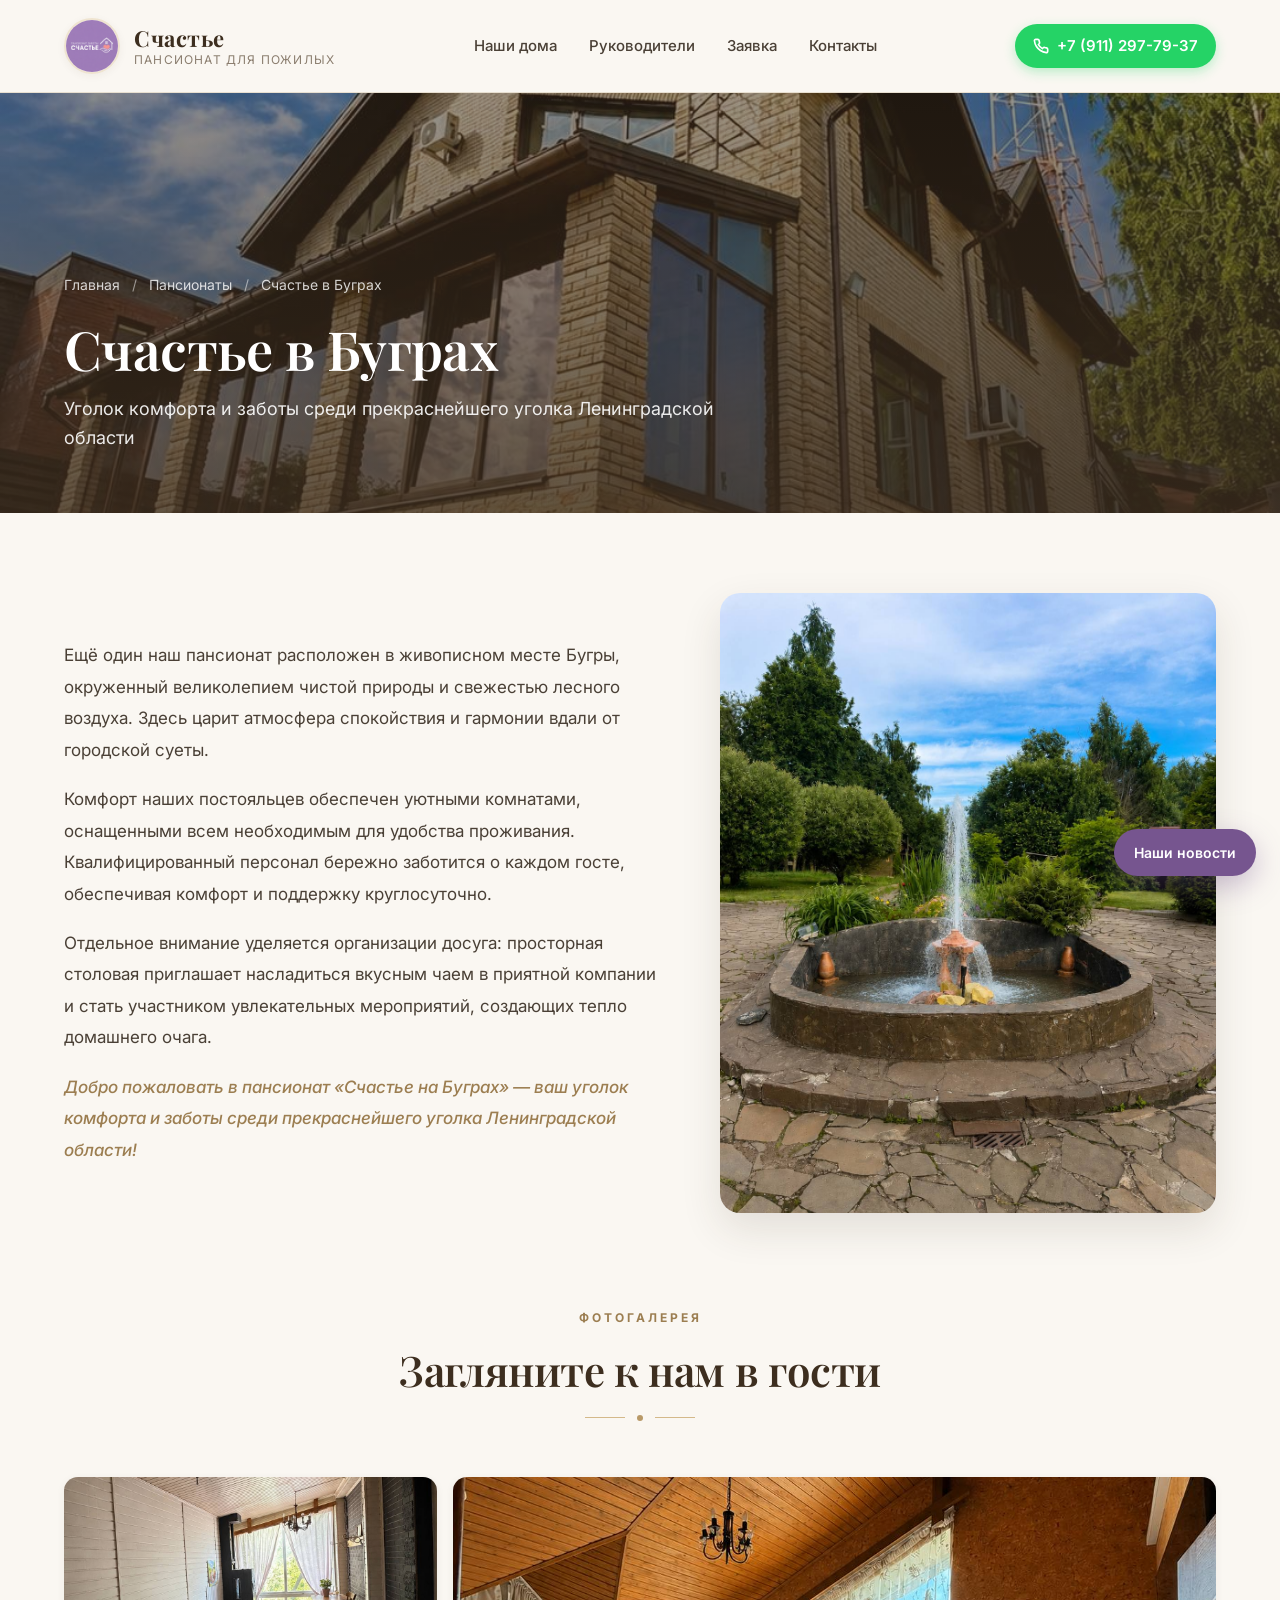
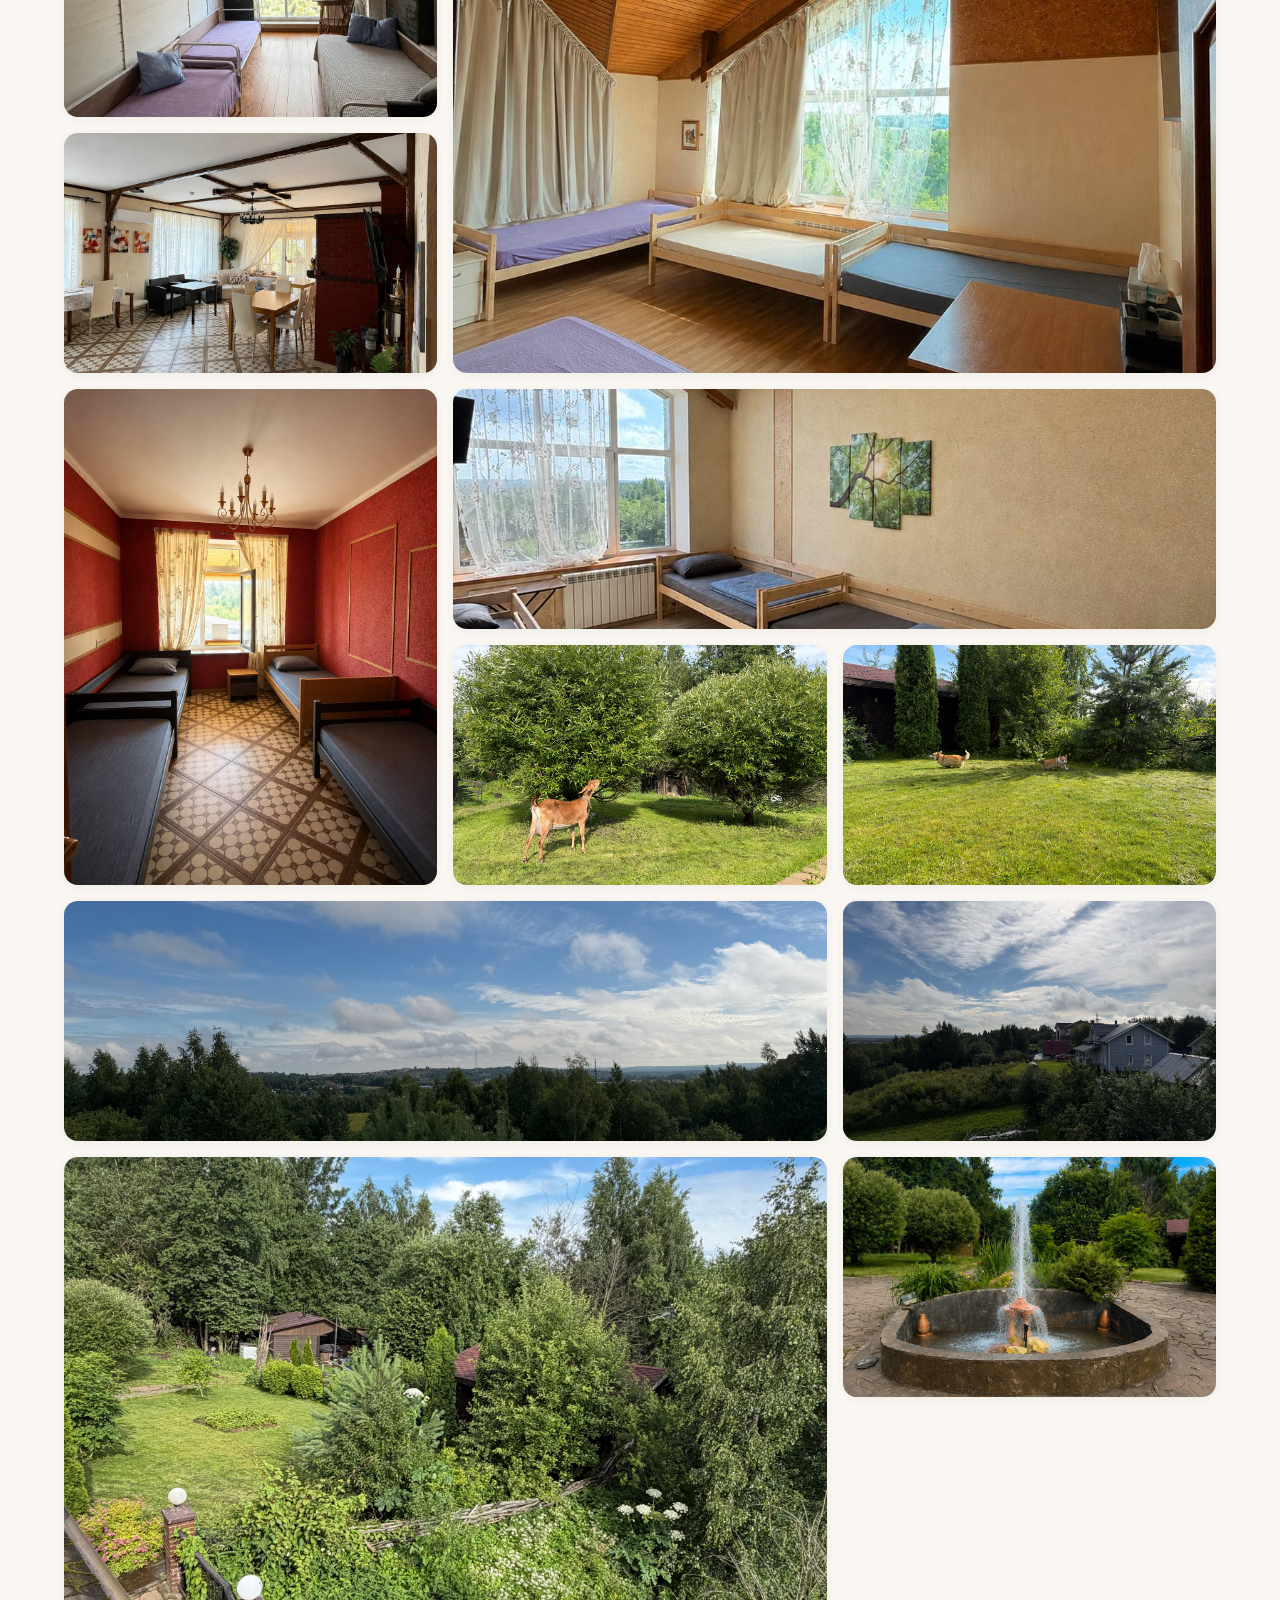
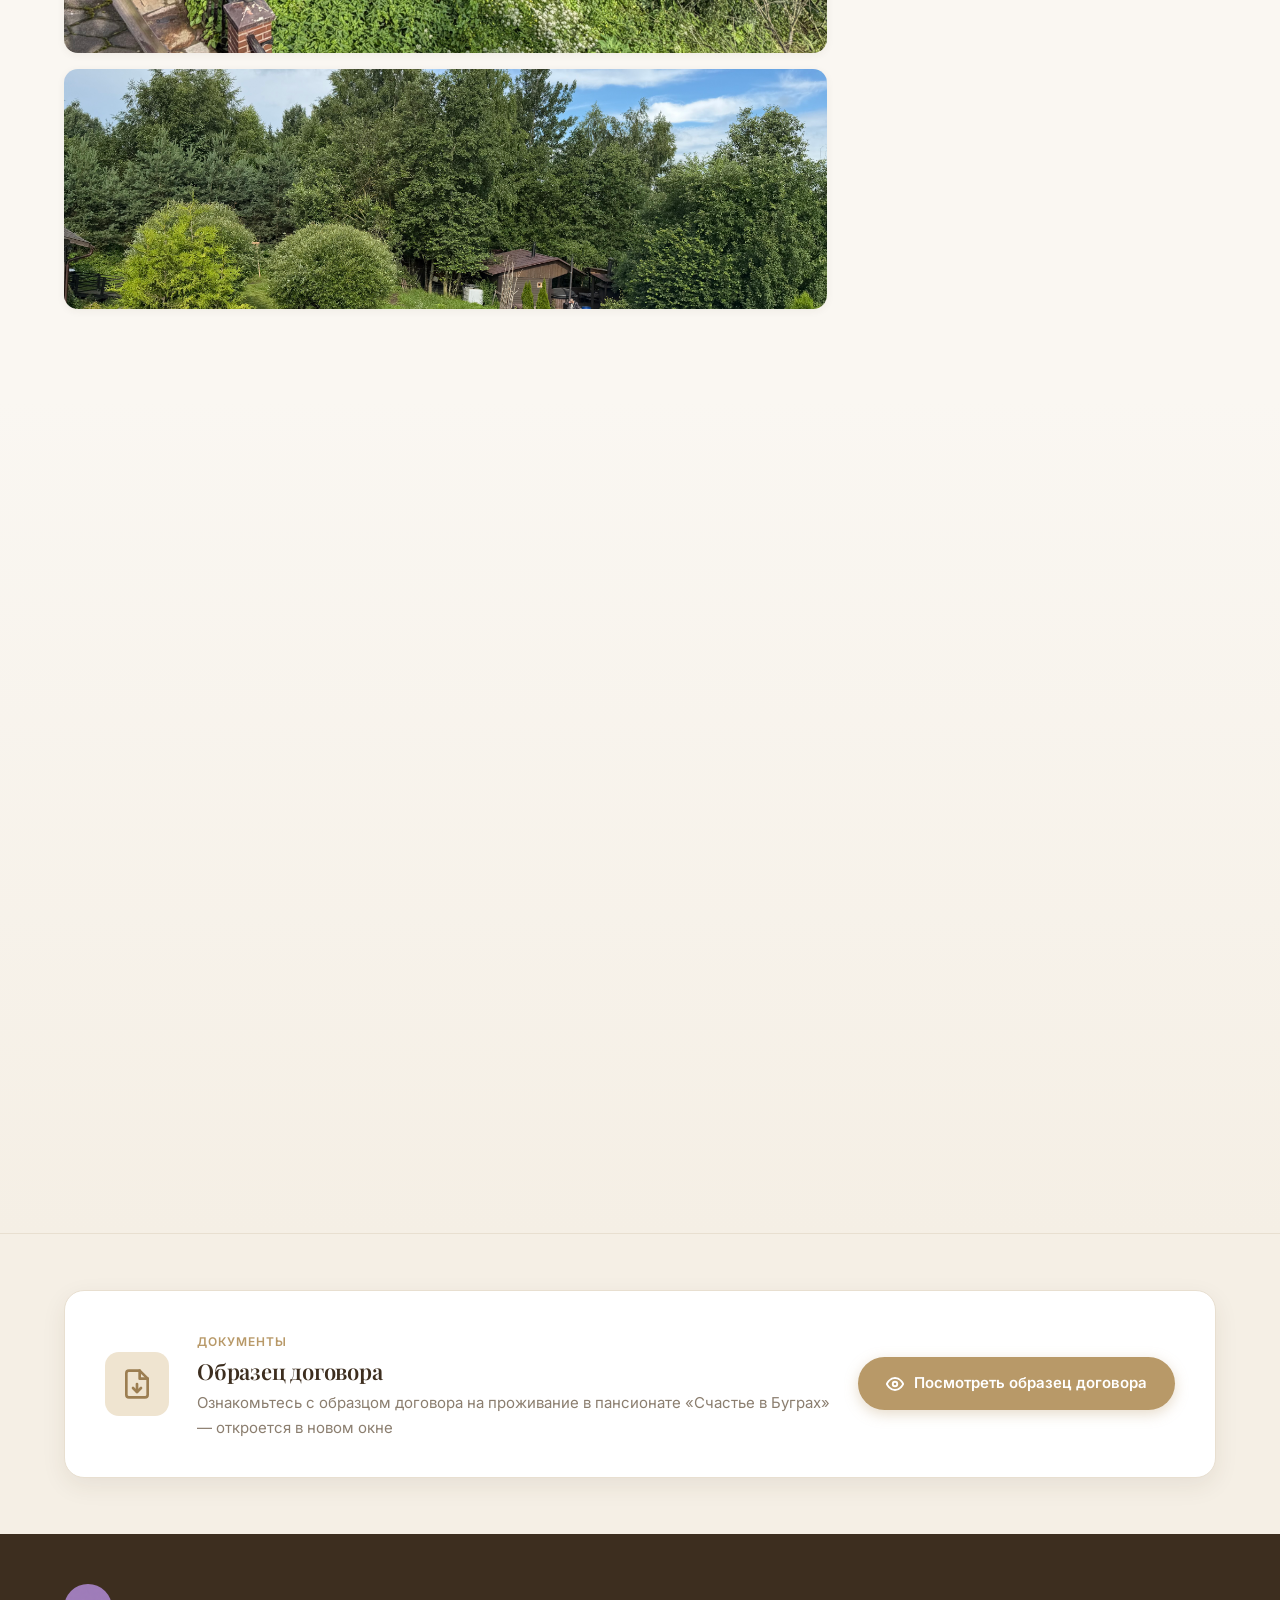
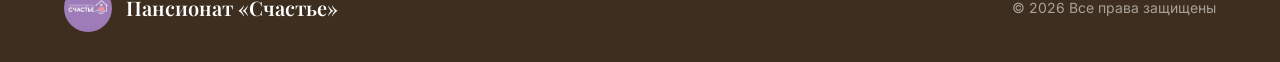
==== commit 07a0e645: "Make call buttons green and rename the floating CTA." ====
--- a/bugri.html
+++ b/bugri.html
@@ -27,7 +27,7 @@
     <link rel="preconnect" href="https://fonts.gstatic.com" crossorigin>
     <link href="https://fonts.googleapis.com/css2?family=Inter:wght@400;500;600;700&family=Playfair+Display:ital,wght@0,500;0,600;0,700;1,500;1,600&display=swap" rel="stylesheet">
 
-    <link rel="stylesheet" href="assets/css/style.css?v=10">
+    <link rel="stylesheet" href="assets/css/style.css?v=13">
 </head>
 <body>
 
--- a/assets/css/style.css
+++ b/assets/css/style.css
@@ -177,21 +177,21 @@
     display: flex;
     align-items: center;
     gap: 8px;
-    background: var(--accent);
-    color: var(--text-light);
+    background: #25D366;
+    color: #fff;
     padding: 10px 18px;
     border-radius: var(--radius-full);
     font-weight: 600;
     font-size: 15px;
-    box-shadow: 0 4px 12px rgba(184, 153, 104, 0.25);
+    box-shadow: 0 4px 12px rgba(37, 211, 102, 0.3);
     transition: all var(--transition);
 }
 
 .header-phone:hover {
-    background: var(--accent-dark);
-    color: var(--text-light);
+    background: #1ebe57;
+    color: #fff;
     transform: translateY(-1px);
-    box-shadow: 0 6px 18px rgba(184, 153, 104, 0.35);
+    box-shadow: 0 6px 18px rgba(37, 211, 102, 0.4);
 }
 
 .header-phone svg {
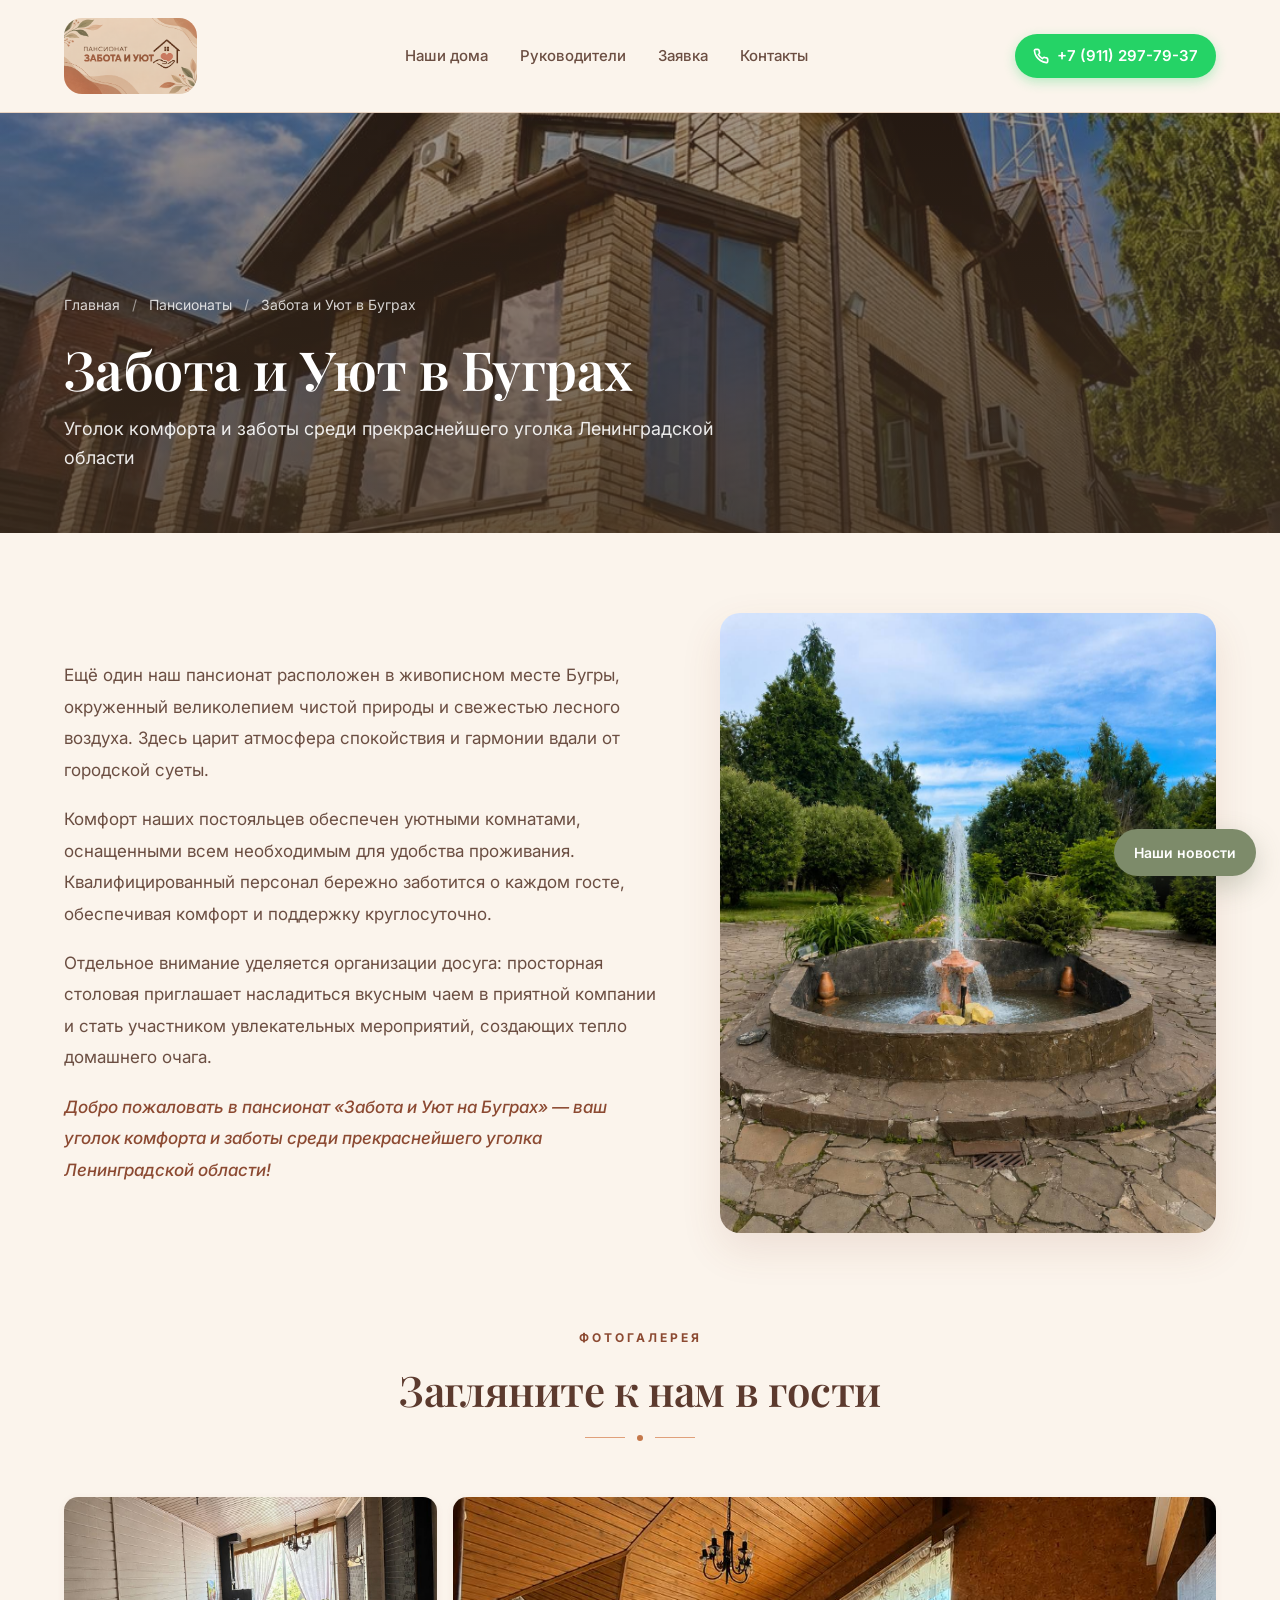
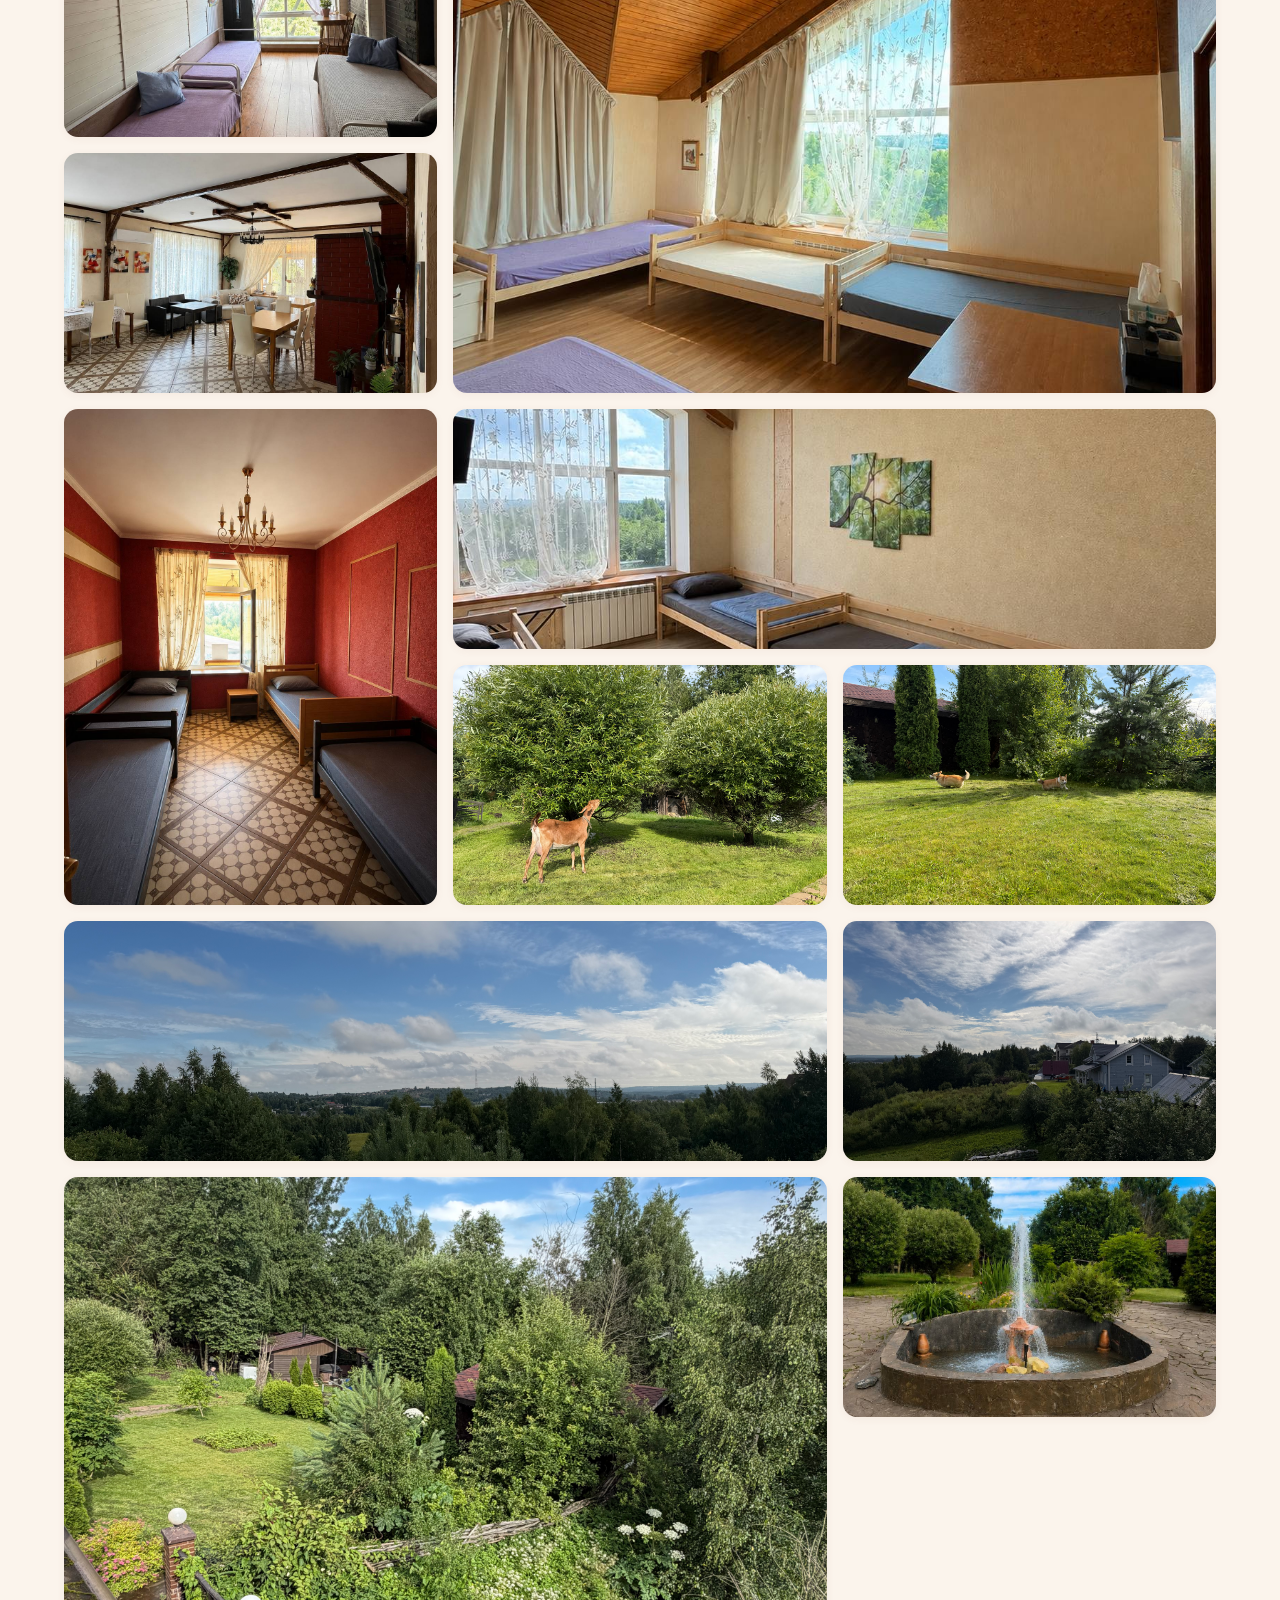
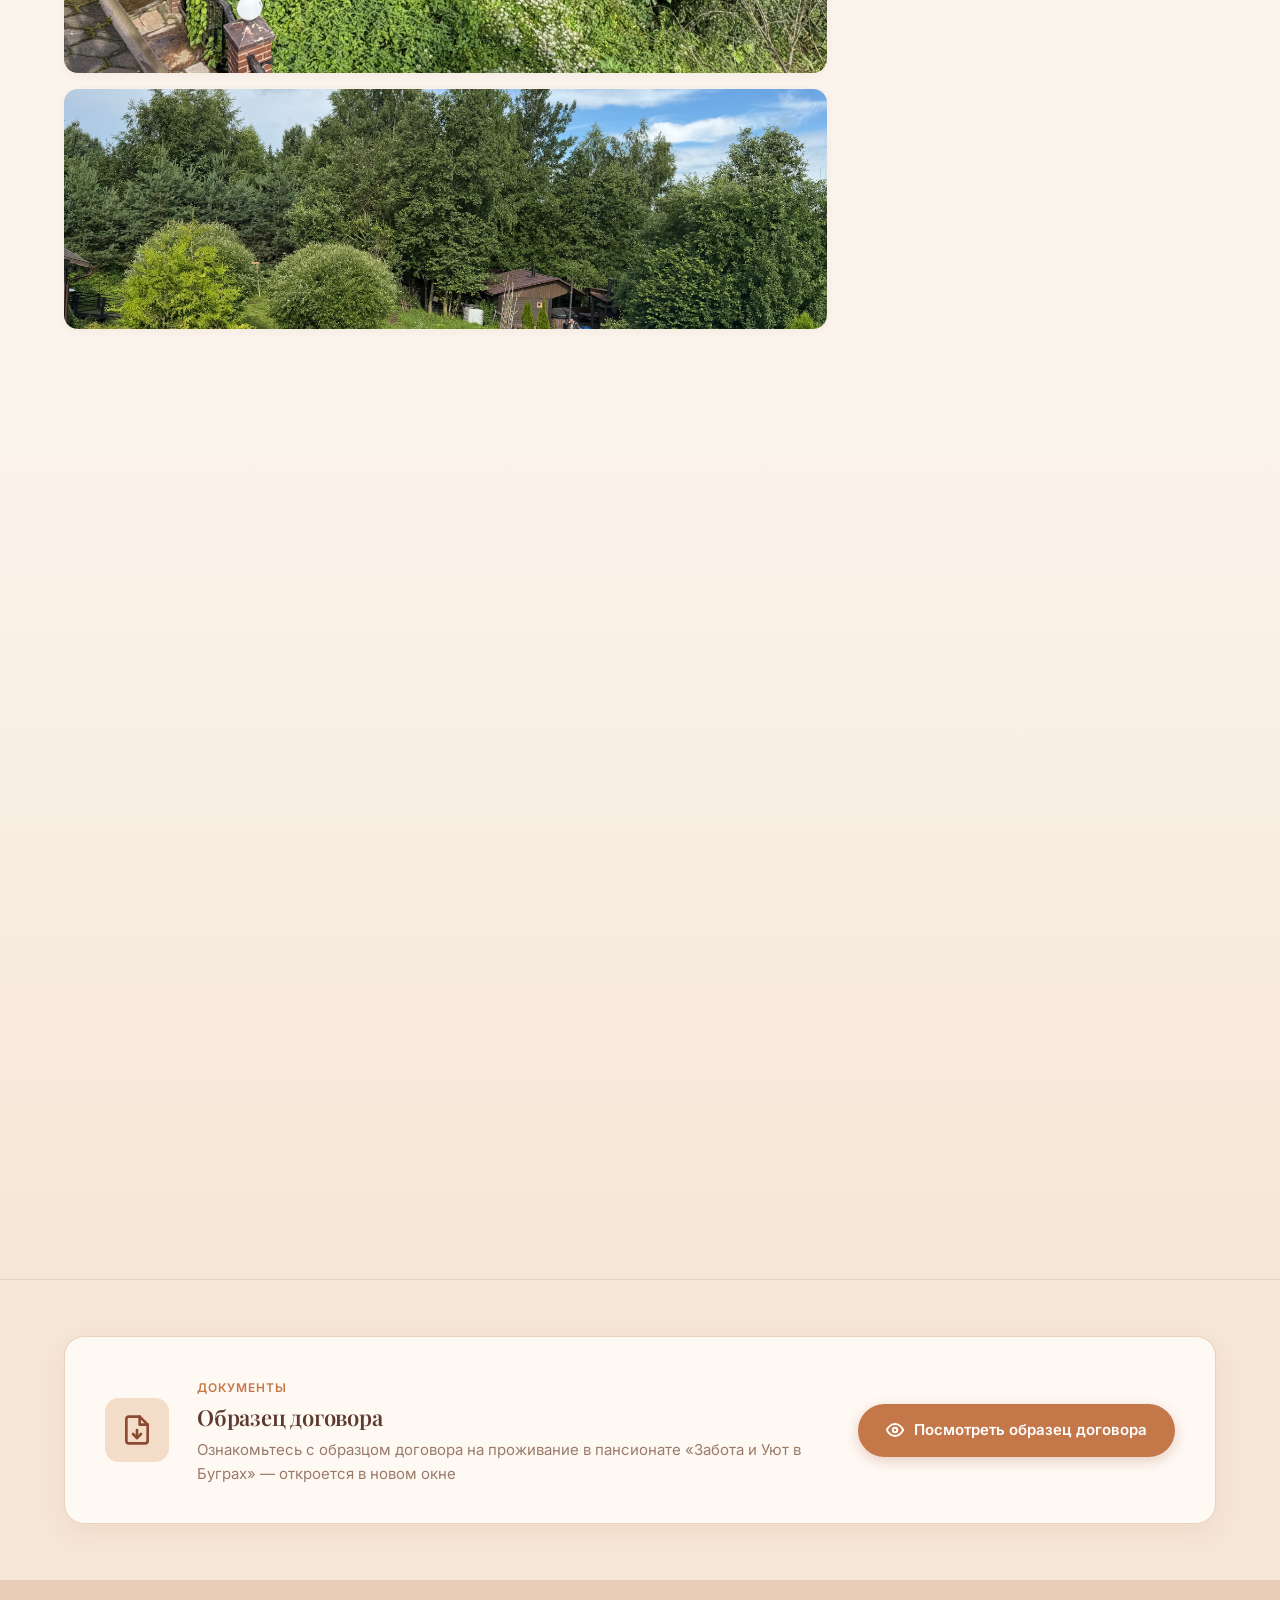
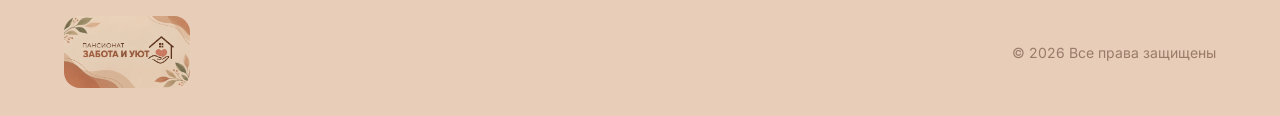
==== commit 37a45f98: "Rename the pension to «Забота и Уют» and refresh the look. Use the new logo and a warmer peach and t" ====
--- a/bugri.html
+++ b/bugri.html
@@ -18,8 +18,8 @@
     <noscript><div><img src="https://mc.yandex.ru/watch/110149316" style="position:absolute; left:-9999px;" alt="" /></div></noscript>
     <!-- /Yandex.Metrika counter -->
 
-    <title>Пансионат «Счастье в Буграх» — пансионат для пожилых в Ленинградской области</title>
-    <meta name="description" content="Пансионат «Счастье в Буграх» — уютный дом для пожилых людей в живописном месте Бугры. Чистая природа, заботливый персонал, круглосуточный уход.">
+    <title>Пансионат «Забота и Уют в Буграх» — пансионат для пожилых в Ленинградской области</title>
+    <meta name="description" content="Пансионат «Забота и Уют в Буграх» — уютный дом для пожилых людей в живописном месте Бугры. Чистая природа, заботливый персонал, круглосуточный уход.">
 
     <link rel="icon" type="image/png" href="assets/img/favicon.png?v=2">
 
@@ -27,7 +27,7 @@
     <link rel="preconnect" href="https://fonts.gstatic.com" crossorigin>
     <link href="https://fonts.googleapis.com/css2?family=Inter:wght@400;500;600;700&family=Playfair+Display:ital,wght@0,500;0,600;0,700;1,500;1,600&display=swap" rel="stylesheet">
 
-    <link rel="stylesheet" href="assets/css/style.css?v=13">
+    <link rel="stylesheet" href="assets/css/style.css?v=14">
 </head>
 <body>
 
@@ -35,9 +35,9 @@
     <header class="header">
         <div class="header-inner">
             <a href="index.html" class="brand">
-                <img src="assets/img/logo.png" alt="Пансионат Счастье" class="brand-logo">
+                <img src="assets/img/logo.png?v=3" alt="Пансионат «Забота и уют»" class="brand-logo">
                 <div class="brand-text">
-                    <span class="brand-name">Счастье</span>
+                    <span class="brand-name">Забота и Уют</span>
                     <span class="brand-tagline">Пансионат для пожилых</span>
                 </div>
             </a>
@@ -69,7 +69,7 @@
     <!-- PAGE HERO -->
     <section class="page-hero">
         <div class="page-hero-bg">
-            <img src="assets/img/bugri/bugri-main.jpg" alt="Пансионат Счастье в Буграх">
+            <img src="assets/img/bugri/bugri-main.jpg" alt="Пансионат Забота и Уют в Буграх">
         </div>
         <div class="page-hero-content">
             <div class="breadcrumbs">
@@ -77,9 +77,9 @@
                 <span class="sep">/</span>
                 <a href="index.html#locations">Пансионаты</a>
                 <span class="sep">/</span>
-                Счастье в Буграх
-            </div>
-            <h1>Счастье в Буграх</h1>
+                Забота и Уют в Буграх
+            </div>
+            <h1>Забота и Уют в Буграх</h1>
             <p>Уголок комфорта и заботы среди прекраснейшего уголка Ленинградской области</p>
         </div>
     </section>
@@ -99,7 +99,7 @@
                         Отдельное внимание уделяется организации досуга: просторная столовая приглашает насладиться вкусным чаем в приятной компании и стать участником увлекательных мероприятий, создающих тепло домашнего очага.
                     </p>
                     <p>
-                        Добро пожаловать в пансионат «Счастье на Буграх» — ваш уголок комфорта и заботы среди прекраснейшего уголка Ленинградской области!
+                        Добро пожаловать в пансионат «Забота и Уют на Буграх» — ваш уголок комфорта и заботы среди прекраснейшего уголка Ленинградской области!
                     </p>
                 </div>
                 <div class="description-image reveal">
@@ -148,7 +148,7 @@
                 <div class="contacts-info reveal">
                     <h3 style="font-size: 26px; margin-bottom: 14px;">Позвоните для консультации</h3>
                     <p style="color: var(--text-muted); font-size: 16px; max-width: 460px;">
-                        Мы с радостью ответим на все Ваши вопросы и расскажем подробнее о пансионате «Счастье в Буграх».
+                        Мы с радостью ответим на все Ваши вопросы и расскажем подробнее о пансионате «Забота и Уют в Буграх».
                     </p>
 
                     <div class="contacts-phone-block">
@@ -244,7 +244,7 @@
                 <div class="download-text">
                     <span class="download-label">Документы</span>
                     <h3>Образец договора</h3>
-                    <p>Ознакомьтесь с образцом договора на проживание в пансионате «Счастье в Буграх» — откроется в новом окне</p>
+                    <p>Ознакомьтесь с образцом договора на проживание в пансионате «Забота и Уют в Буграх» — откроется в новом окне</p>
                 </div>
                 <a href="view-dogovor-bugri.html" target="_blank" class="download-btn">
                     <svg viewBox="0 0 24 24" fill="none" stroke="currentColor" stroke-width="2.5" stroke-linecap="round" stroke-linejoin="round">
@@ -264,8 +264,8 @@
         <div class="container">
             <div class="footer-inner">
                 <div class="footer-brand">
-                    <img src="assets/img/logo.png" alt="Счастье">
-                    <span class="footer-brand-text">Пансионат «Счастье»</span>
+                    <img src="assets/img/logo.png?v=3" alt="Пансионат «Забота и уют»">
+                    <span class="footer-brand-text">Пансионат «Забота и Уют»</span>
                 </div>
                 <div class="footer-copy">© 2026 Все права защищены</div>
             </div>
--- a/assets/css/style.css
+++ b/assets/css/style.css
@@ -1,27 +1,30 @@
 /* ============================================
-   Пансионат «Счастье» — элегантные стили
+   Пансионат «Забота и Уют» — элегантные стили
    ============================================ */
 
 :root {
-    --bg-cream: #FAF7F2;
-    --bg-soft: #F5EFE5;
-    --bg-card: #FFFFFF;
-    --bg-overlay: rgba(61, 46, 31, 0.55);
-
-    --accent: #B89968;
-    --accent-dark: #9C7E51;
-    --accent-light: #D4B98A;
-    --accent-soft: #EFE4D0;
-
-    --text-dark: #3D2E1F;
-    --text-body: #4A4036;
-    --text-muted: #8B7E6F;
+    --bg-cream: #FBF4EC;
+    --bg-soft: #F6E6D6;
+    --bg-card: #FFF9F4;
+    --bg-overlay: rgba(92, 58, 46, 0.5);
+
+    --accent: #C4784A;
+    --accent-dark: #8C4A32;
+    --accent-light: #E0A07A;
+    --accent-soft: #F3DCC8;
+
+    --sage: #7D8B6A;
+    --sage-dark: #5E6B50;
+
+    --text-dark: #5C3A2E;
+    --text-body: #6B4E42;
+    --text-muted: #9A7B6A;
     --text-light: #FFFFFF;
 
-    --border: #E8DFD0;
-    --shadow-sm: 0 2px 8px rgba(61, 46, 31, 0.06);
-    --shadow-md: 0 8px 24px rgba(61, 46, 31, 0.08);
-    --shadow-lg: 0 16px 40px rgba(61, 46, 31, 0.12);
+    --border: #E8D2C0;
+    --shadow-sm: 0 2px 8px rgba(140, 74, 50, 0.06);
+    --shadow-md: 0 8px 24px rgba(140, 74, 50, 0.08);
+    --shadow-lg: 0 16px 40px rgba(140, 74, 50, 0.12);
 
     --radius-sm: 8px;
     --radius-md: 14px;
@@ -89,7 +92,7 @@
     position: sticky;
     top: 0;
     z-index: 100;
-    background: rgba(250, 247, 242, 0.95);
+    background: rgba(251, 244, 236, 0.94);
     backdrop-filter: saturate(180%) blur(12px);
     -webkit-backdrop-filter: saturate(180%) blur(12px);
     border-bottom: 1px solid var(--border);
@@ -114,18 +117,18 @@
 }
 
 .brand-logo {
-    width: 56px;
-    height: 56px;
-    border-radius: var(--radius-full);
-    object-fit: cover;
-    box-shadow: var(--shadow-sm);
-    border: 2px solid var(--accent-soft);
+    width: auto;
+    height: 76px;
+    max-width: 240px;
+    border-radius: 18px;
+    object-fit: contain;
+    box-shadow: none;
+    border: none;
+    background: transparent;
 }
 
 .brand-text {
-    display: flex;
-    flex-direction: column;
-    line-height: 1.1;
+    display: none;
 }
 
 .brand-name {
@@ -137,11 +140,7 @@
 }
 
 .brand-tagline {
-    font-size: 12px;
-    color: var(--text-muted);
-    letter-spacing: 1.2px;
-    text-transform: uppercase;
-    margin-top: 3px;
+    display: none;
 }
 
 .nav {
@@ -226,8 +225,8 @@
     position: absolute;
     inset: 0;
     background-image:
-        radial-gradient(circle at 15% 80%, rgba(212, 185, 138, 0.18) 0%, transparent 40%),
-        radial-gradient(circle at 85% 20%, rgba(212, 185, 138, 0.18) 0%, transparent 40%);
+        radial-gradient(circle at 12% 85%, rgba(125, 139, 106, 0.18) 0%, transparent 42%),
+        radial-gradient(circle at 88% 18%, rgba(196, 120, 74, 0.16) 0%, transparent 40%);
     pointer-events: none;
 }
 
@@ -281,7 +280,7 @@
     border-radius: var(--radius-full);
     font-weight: 600;
     font-size: 16px;
-    box-shadow: 0 8px 24px rgba(184, 153, 104, 0.3);
+    box-shadow: 0 8px 24px rgba(166, 93, 63, 0.28);
     transition: all var(--transition);
 }
 
@@ -289,7 +288,7 @@
     background: var(--accent-dark);
     color: var(--text-light);
     transform: translateY(-2px);
-    box-shadow: 0 12px 32px rgba(184, 153, 104, 0.4);
+    box-shadow: 0 12px 32px rgba(166, 93, 63, 0.36);
 }
 
 /* ============================================
@@ -780,9 +779,9 @@
    FOOTER
    ============================================ */
 .footer {
-    background: var(--text-dark);
-    color: rgba(255, 255, 255, 0.75);
-    padding: 50px 0 30px;
+    background: #E8CDB8;
+    color: var(--text-body);
+    padding: 36px 0 28px;
 }
 
 .footer-inner {
@@ -800,22 +799,20 @@
 }
 
 .footer-brand img {
-    width: 48px;
-    height: 48px;
-    border-radius: var(--radius-full);
-    object-fit: cover;
+    width: auto;
+    height: 72px;
+    max-width: 220px;
+    border-radius: 16px;
+    object-fit: contain;
 }
 
 .footer-brand-text {
-    font-family: 'Playfair Display', serif;
-    font-size: 20px;
-    color: white;
-    font-weight: 600;
+    display: none;
 }
 
 .footer-copy {
     font-size: 14px;
-    color: rgba(255, 255, 255, 0.55);
+    color: var(--text-muted);
 }
 
 .footer-phone {
@@ -1185,9 +1182,8 @@
         padding: 60px 0;
     }
 
-    .brand-tagline { display: none; }
-    .brand-logo { width: 44px; height: 44px; }
-    .brand-name { font-size: 18px; }
+    .brand-text { display: none; }
+    .brand-logo { height: 56px; max-width: 150px; border-radius: 12px; }
 
     .features {
         grid-template-columns: 1fr;
@@ -1357,13 +1353,13 @@
     border-radius: var(--radius-full);
     text-decoration: none;
     transition: background var(--transition), box-shadow var(--transition), transform var(--transition);
-    box-shadow: 0 4px 14px rgba(184, 153, 104, 0.35);
+    box-shadow: 0 4px 14px rgba(166, 93, 63, 0.28);
     white-space: nowrap;
 }
 
 .download-btn:hover {
     background: var(--accent-dark);
-    box-shadow: 0 6px 20px rgba(184, 153, 104, 0.45);
+    box-shadow: 0 6px 20px rgba(166, 93, 63, 0.36);
     transform: translateY(-1px);
 }
 
@@ -1452,7 +1448,7 @@
     outline: none;
     border-color: var(--accent);
     background: #fff;
-    box-shadow: 0 0 0 3px rgba(184, 153, 104, 0.18);
+    box-shadow: 0 0 0 3px rgba(196, 120, 74, 0.2);
 }
 
 .form-field textarea {
@@ -1510,13 +1506,13 @@
     font-size: 15px;
     font-weight: 600;
     cursor: pointer;
-    box-shadow: 0 4px 14px rgba(184, 153, 104, 0.35);
+    box-shadow: 0 4px 14px rgba(166, 93, 63, 0.28);
     transition: background var(--transition), box-shadow var(--transition), transform var(--transition), opacity var(--transition);
 }
 
 .form-submit:hover:not(:disabled) {
     background: var(--accent-dark);
-    box-shadow: 0 6px 20px rgba(184, 153, 104, 0.45);
+    box-shadow: 0 6px 20px rgba(166, 93, 63, 0.36);
     transform: translateY(-1px);
 }
 
@@ -1694,11 +1690,11 @@
     align-items: center;
     justify-content: center;
     padding: 12px 20px;
-    background: #76558F;
+    background: var(--sage);
     color: #fff;
     border: none;
     border-radius: var(--radius-full);
-    box-shadow: 0 10px 28px rgba(118, 85, 143, 0.35);
+    box-shadow: 0 10px 28px rgba(94, 107, 80, 0.28);
     font-size: 14px;
     font-weight: 600;
     text-decoration: none;
@@ -1707,9 +1703,9 @@
 
 .news-fab:hover {
     color: #fff;
-    background: #624775;
+    background: var(--sage-dark);
     transform: translateY(-2px);
-    box-shadow: 0 14px 32px rgba(118, 85, 143, 0.45);
+    box-shadow: 0 14px 32px rgba(94, 107, 80, 0.36);
 }
 
 @media (max-width: 600px) {
@@ -1850,21 +1846,21 @@
     align-items: center;
     justify-content: center;
     padding: 12px 24px;
-    background: #76558F;
+    background: var(--sage);
     color: #fff;
     border-radius: var(--radius-full);
     font-size: 15px;
     font-weight: 600;
     text-decoration: none;
-    box-shadow: 0 8px 20px rgba(118, 85, 143, 0.28);
+    box-shadow: 0 8px 20px rgba(94, 107, 80, 0.28);
     transition: background var(--transition), transform var(--transition), box-shadow var(--transition);
 }
 
 .news-subscribe-btn:hover {
-    background: #624775;
+    background: var(--sage-dark);
     color: #fff;
     transform: translateY(-1px);
-    box-shadow: 0 12px 26px rgba(118, 85, 143, 0.38);
+    box-shadow: 0 12px 26px rgba(94, 107, 80, 0.34);
 }
 
 .news-empty {
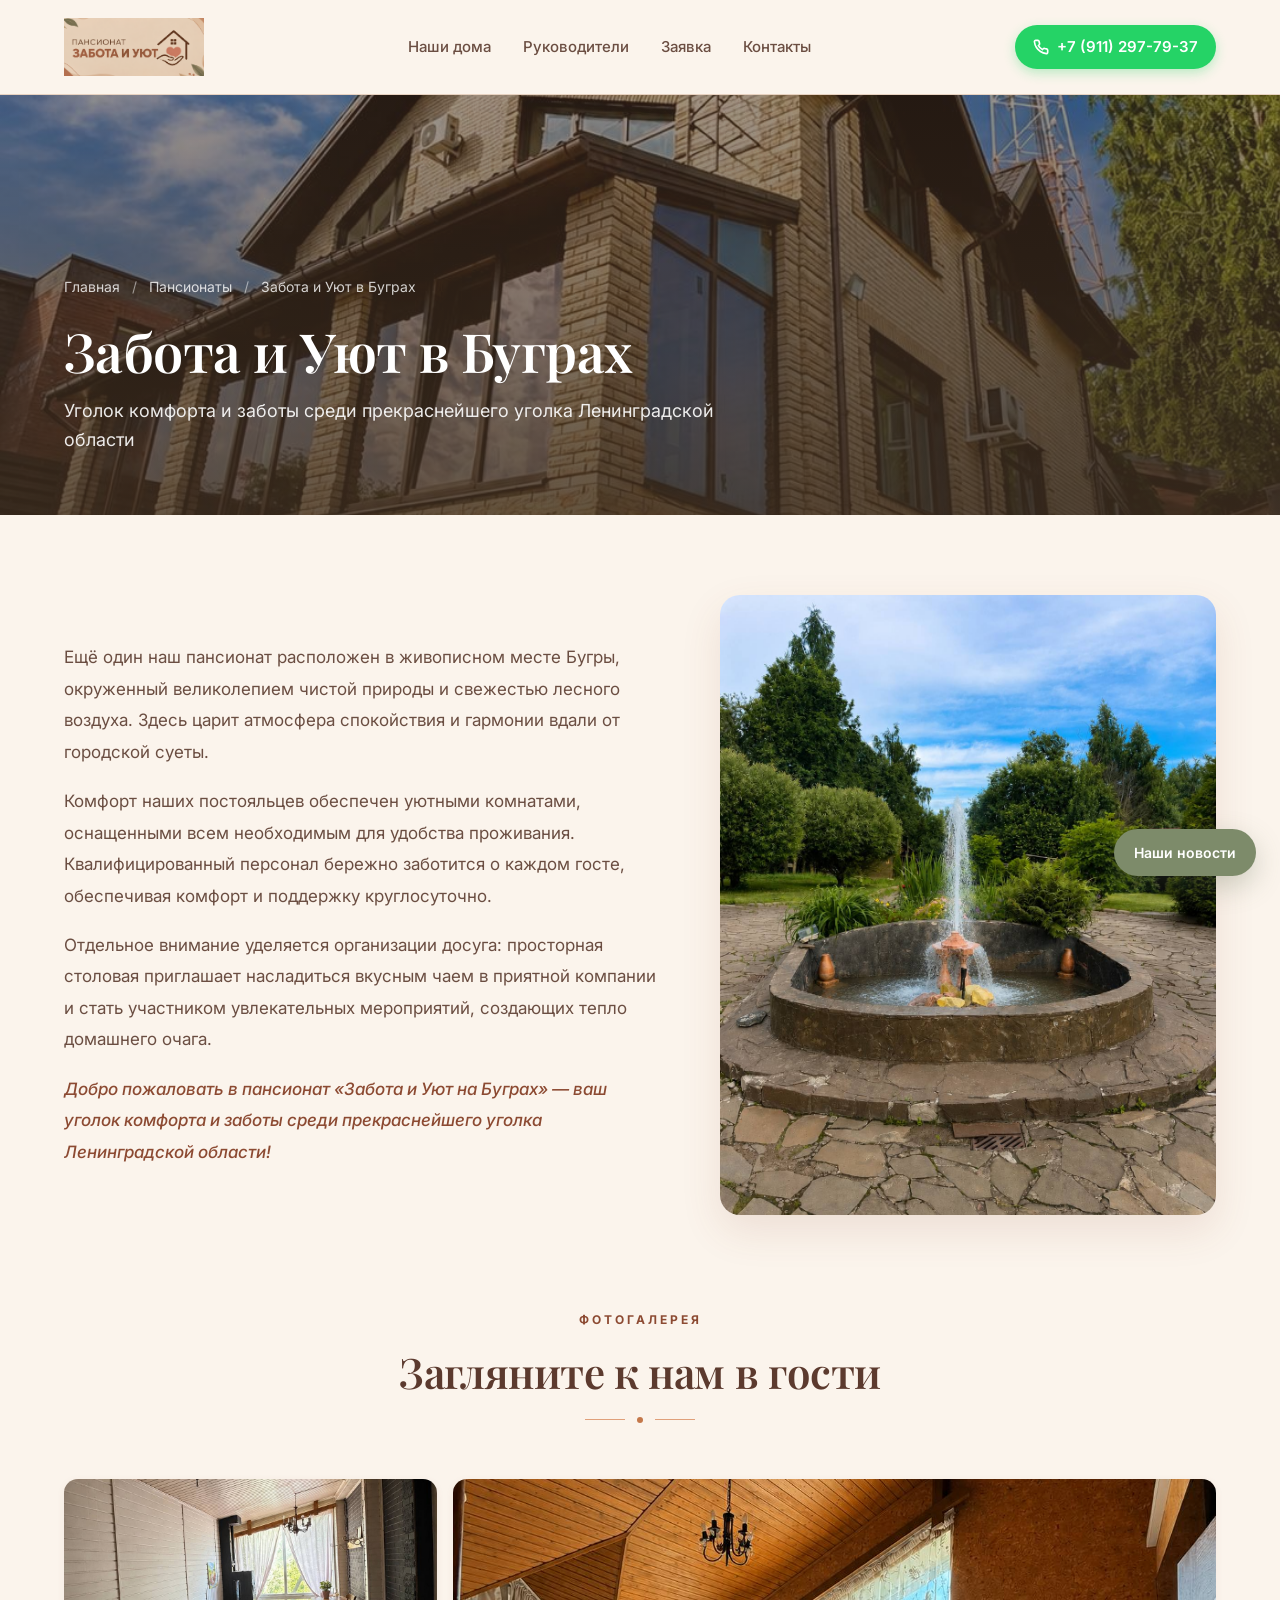
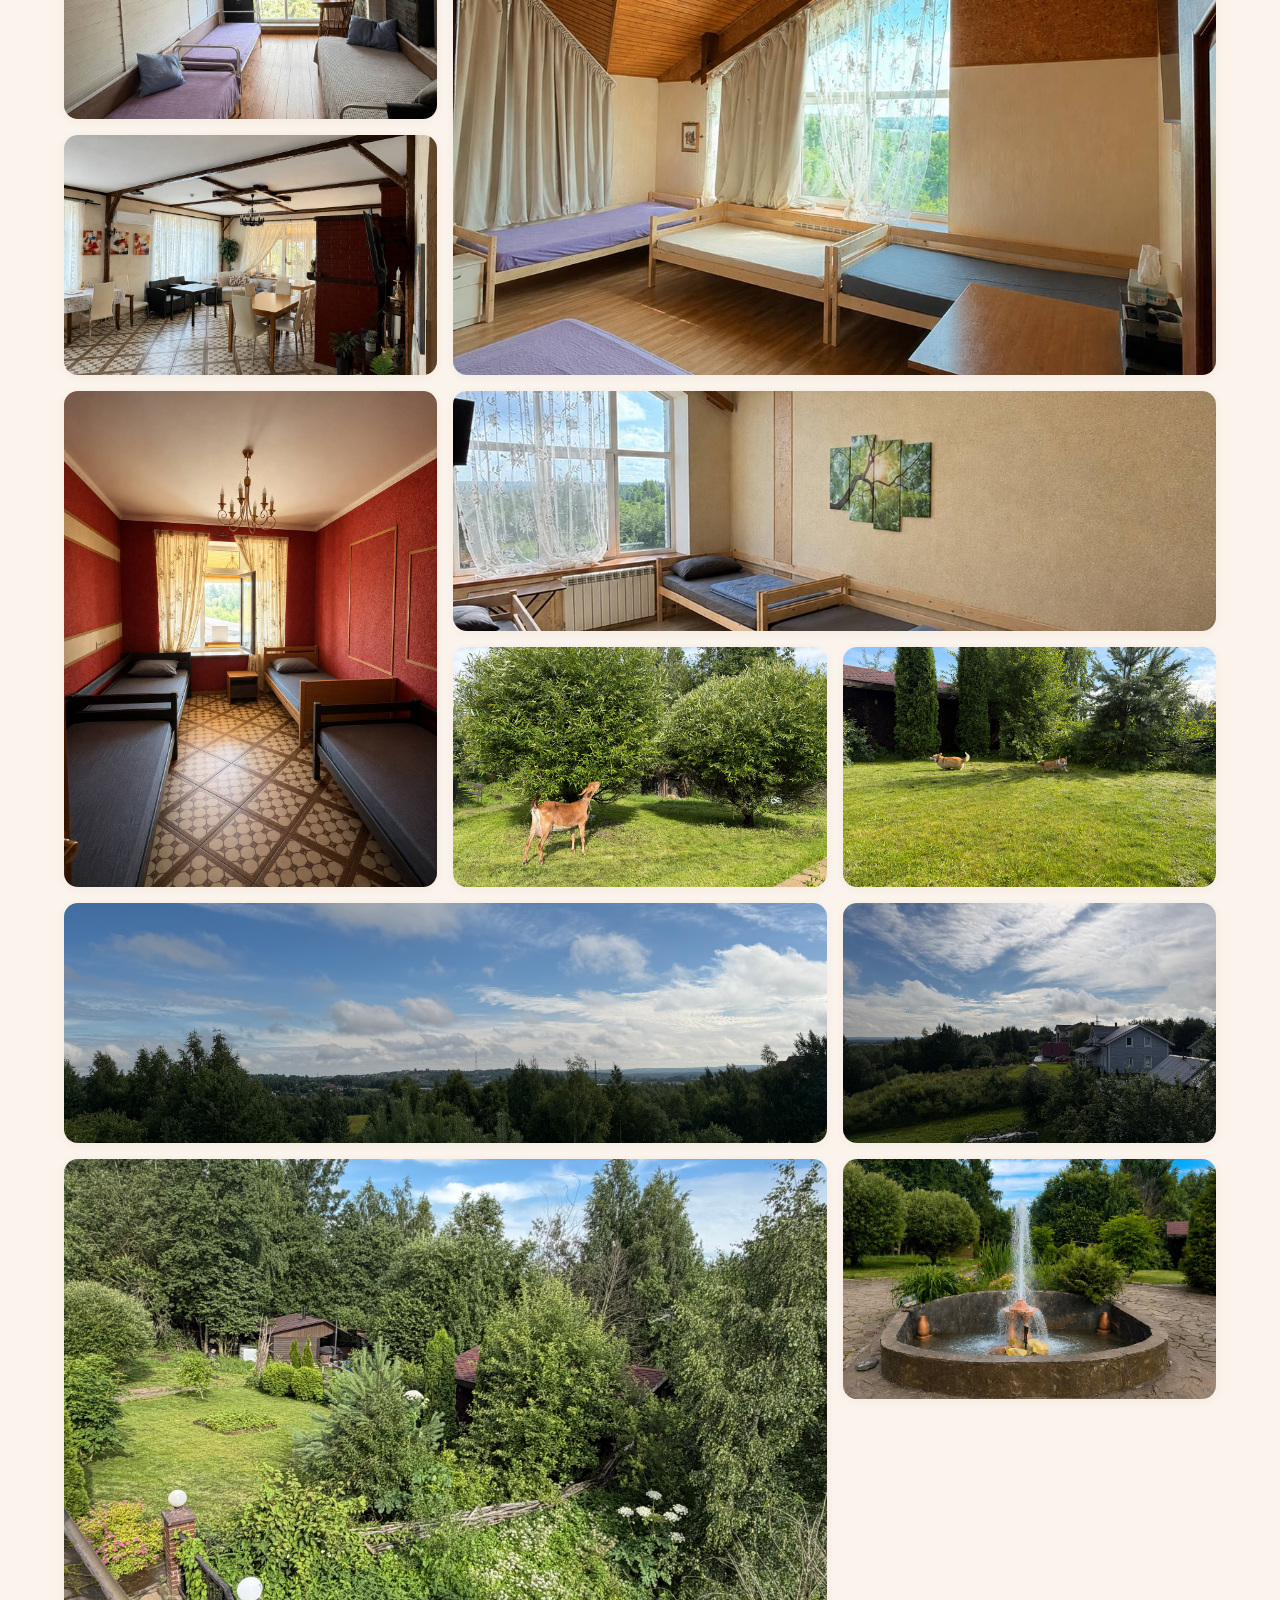
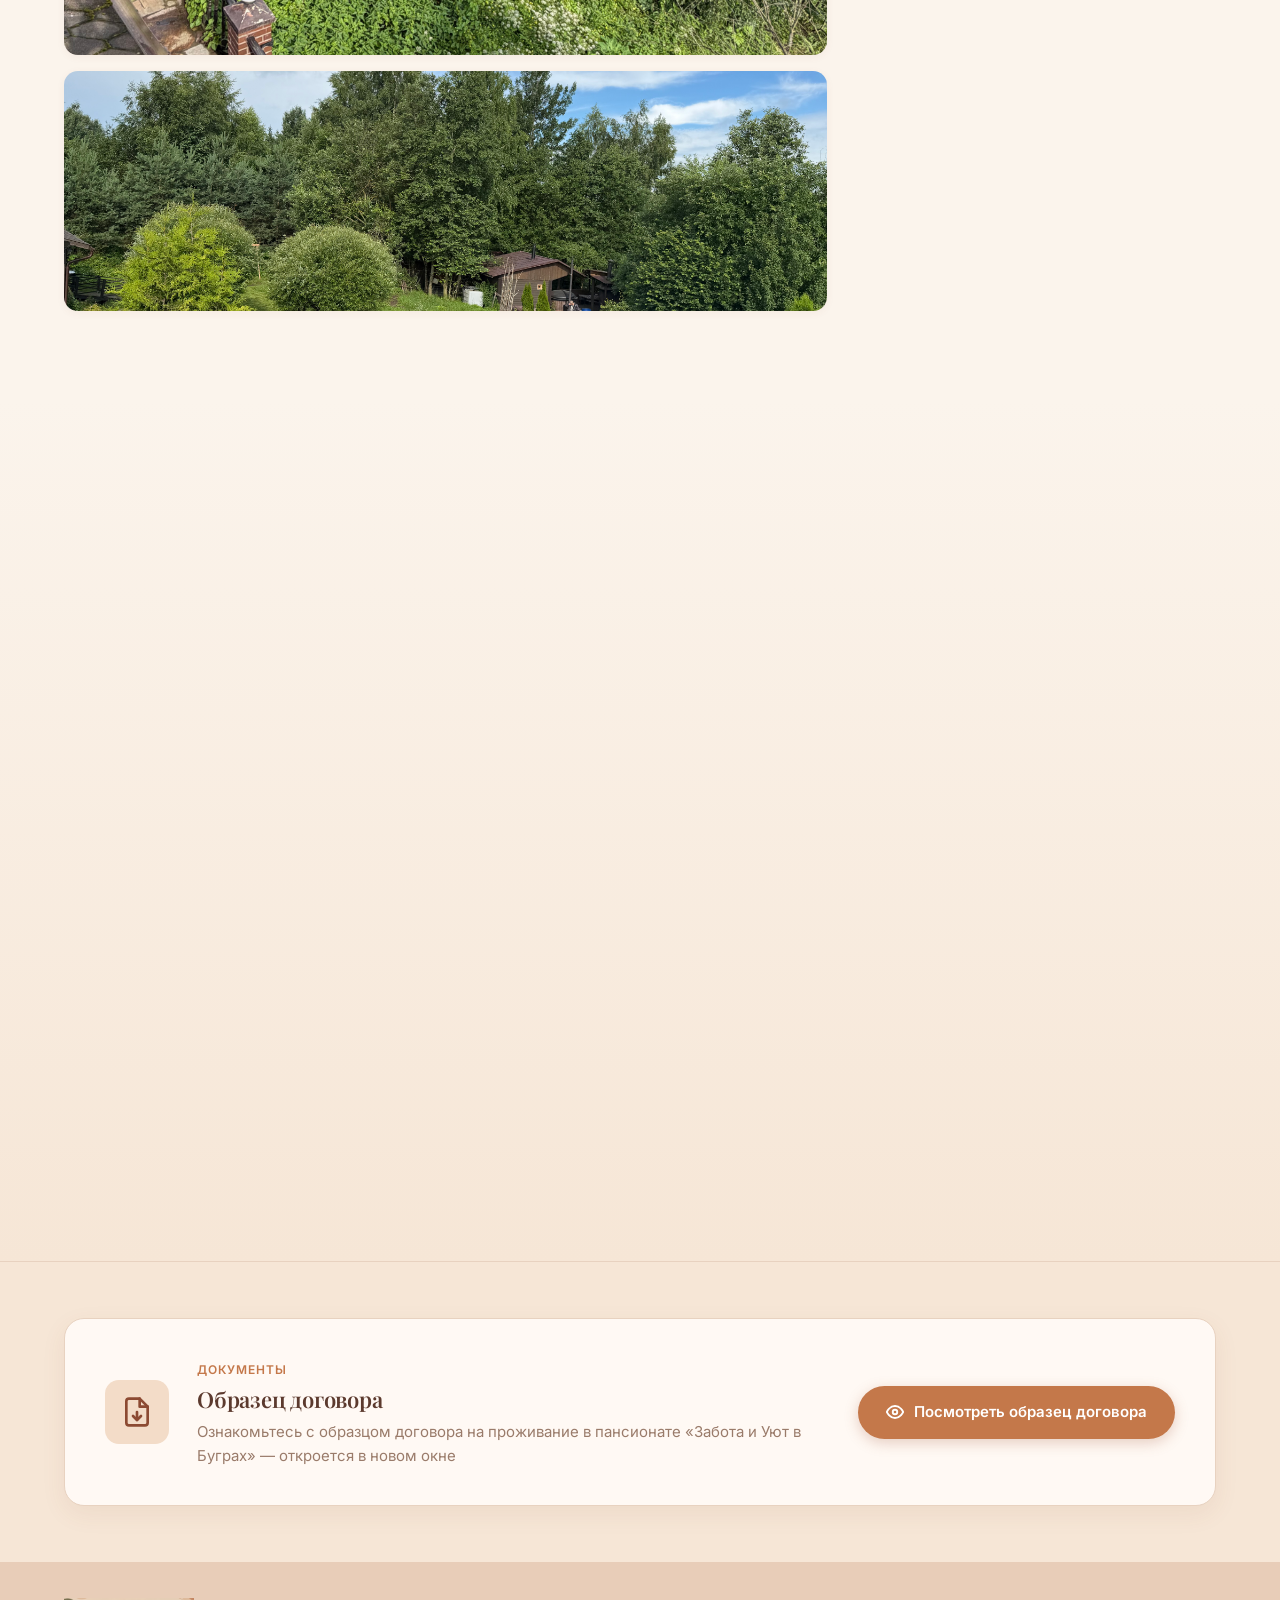
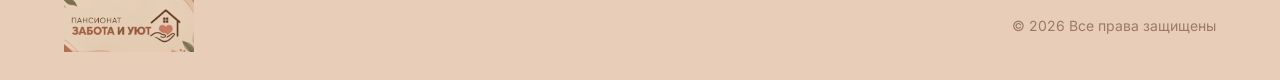
==== commit f0cdb7fa: "Keep the pension name on one line and update the favicon. Show the full new logo in the header and r" ====
--- a/bugri.html
+++ b/bugri.html
@@ -21,13 +21,13 @@
     <title>Пансионат «Забота и Уют в Буграх» — пансионат для пожилых в Ленинградской области</title>
     <meta name="description" content="Пансионат «Забота и Уют в Буграх» — уютный дом для пожилых людей в живописном месте Бугры. Чистая природа, заботливый персонал, круглосуточный уход.">
 
-    <link rel="icon" type="image/png" href="assets/img/favicon.png?v=2">
+    <link rel="icon" type="image/png" href="assets/img/favicon.png?v=3">
 
     <link rel="preconnect" href="https://fonts.googleapis.com">
     <link rel="preconnect" href="https://fonts.gstatic.com" crossorigin>
     <link href="https://fonts.googleapis.com/css2?family=Inter:wght@400;500;600;700&family=Playfair+Display:ital,wght@0,500;0,600;0,700;1,500;1,600&display=swap" rel="stylesheet">
 
-    <link rel="stylesheet" href="assets/css/style.css?v=14">
+    <link rel="stylesheet" href="assets/css/style.css?v=16">
 </head>
 <body>
 
@@ -35,7 +35,7 @@
     <header class="header">
         <div class="header-inner">
             <a href="index.html" class="brand">
-                <img src="assets/img/logo.png?v=3" alt="Пансионат «Забота и уют»" class="brand-logo">
+                <img src="assets/img/logo.png?v=4" alt="Пансионат «Забота и уют»" class="brand-logo">
                 <div class="brand-text">
                     <span class="brand-name">Забота и Уют</span>
                     <span class="brand-tagline">Пансионат для пожилых</span>
@@ -264,7 +264,7 @@
         <div class="container">
             <div class="footer-inner">
                 <div class="footer-brand">
-                    <img src="assets/img/logo.png?v=3" alt="Пансионат «Забота и уют»">
+                    <img src="assets/img/logo.png?v=4" alt="Пансионат «Забота и уют»">
                     <span class="footer-brand-text">Пансионат «Забота и Уют»</span>
                 </div>
                 <div class="footer-copy">© 2026 Все права защищены</div>
--- a/assets/css/style.css
+++ b/assets/css/style.css
@@ -118,10 +118,11 @@
 
 .brand-logo {
     width: auto;
-    height: 76px;
-    max-width: 240px;
-    border-radius: 18px;
+    height: 58px;
+    max-width: none;
+    border-radius: 0;
     object-fit: contain;
+    object-position: left center;
     box-shadow: none;
     border: none;
     background: transparent;
@@ -232,7 +233,7 @@
 
 .hero-content {
     position: relative;
-    max-width: 820px;
+    max-width: 1040px;
     margin: 0 auto;
     padding: 0 24px;
 }
@@ -252,9 +253,14 @@
 }
 
 .hero h1 {
-    font-size: clamp(36px, 5.5vw, 60px);
+    font-size: clamp(22px, 4.8vw, 54px);
     margin-bottom: 22px;
     color: var(--text-dark);
+}
+
+.hero-line {
+    display: inline-block;
+    white-space: nowrap;
 }
 
 .hero h1 .accent {
@@ -800,9 +806,9 @@
 
 .footer-brand img {
     width: auto;
-    height: 72px;
-    max-width: 220px;
-    border-radius: 16px;
+    height: 54px;
+    max-width: none;
+    border-radius: 0;
     object-fit: contain;
 }
 
@@ -1183,7 +1189,7 @@
     }
 
     .brand-text { display: none; }
-    .brand-logo { height: 56px; max-width: 150px; border-radius: 12px; }
+    .brand-logo { height: 46px; }
 
     .features {
         grid-template-columns: 1fr;
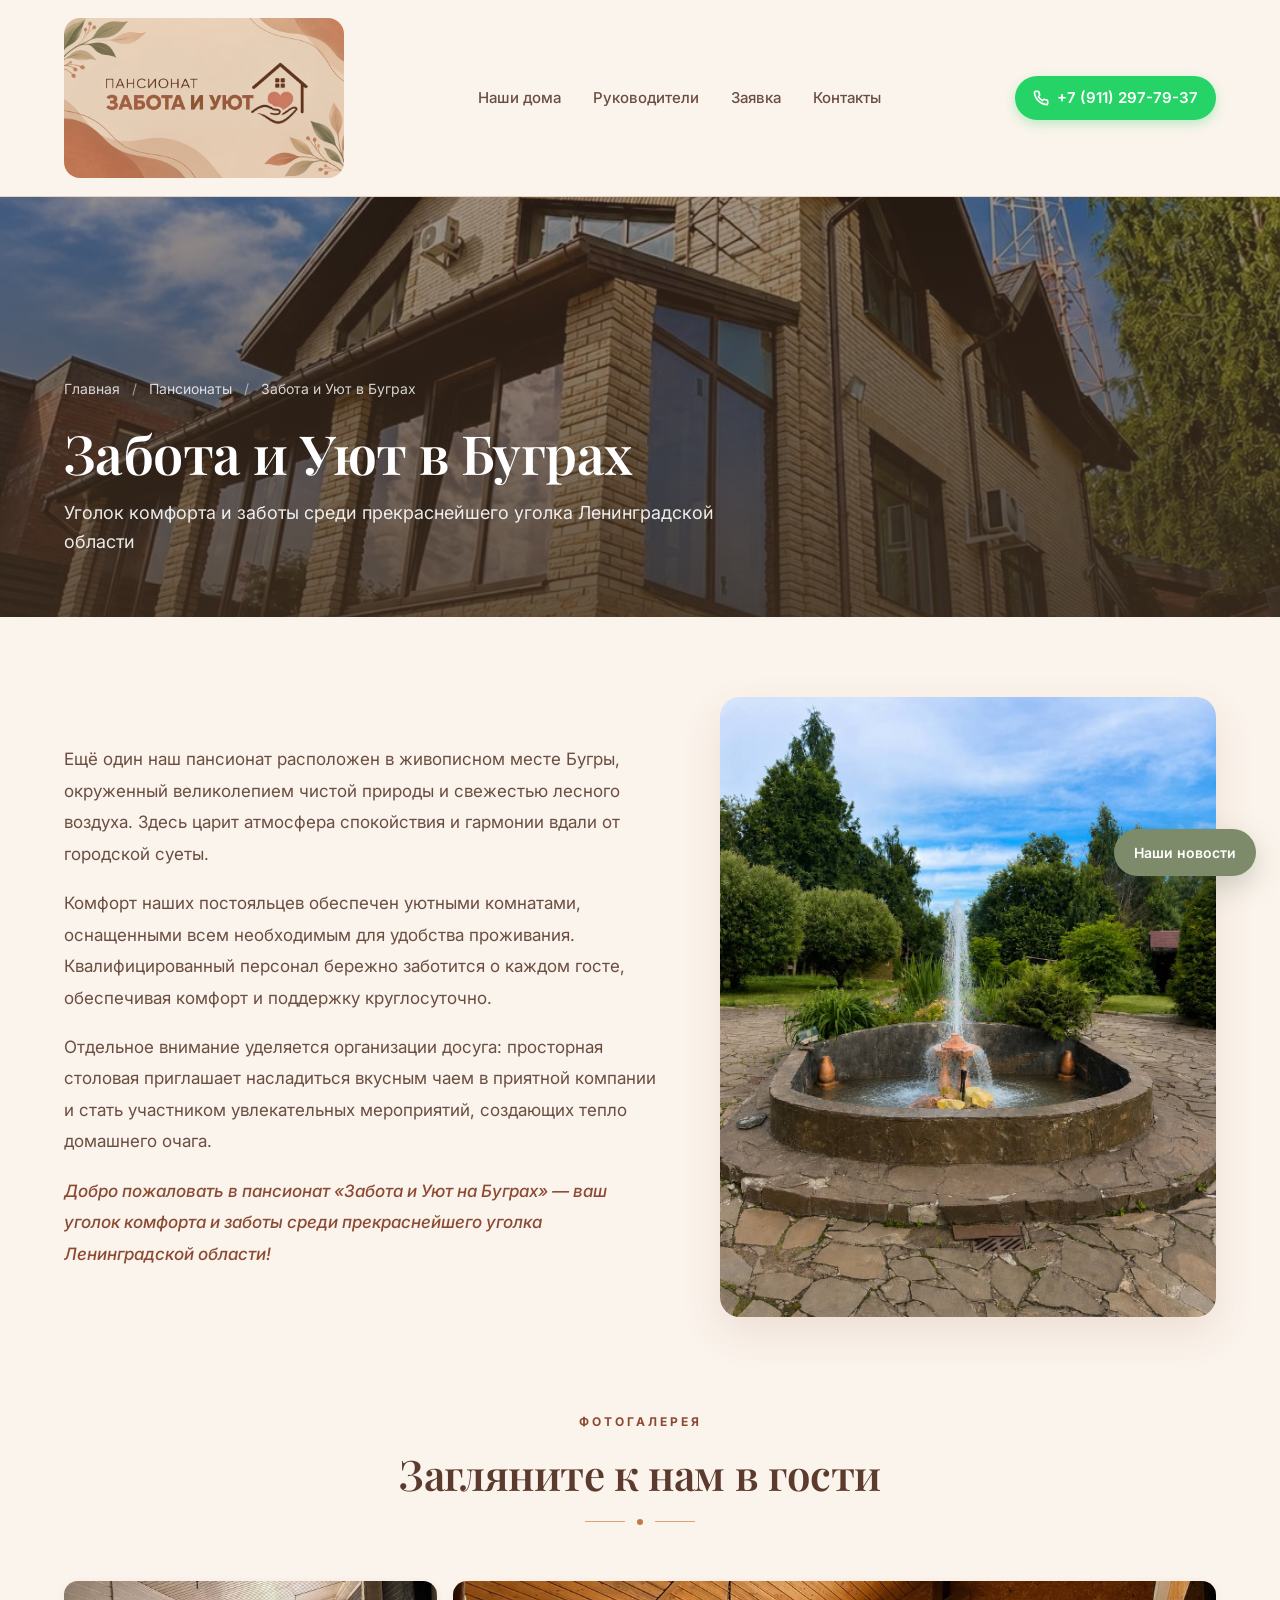
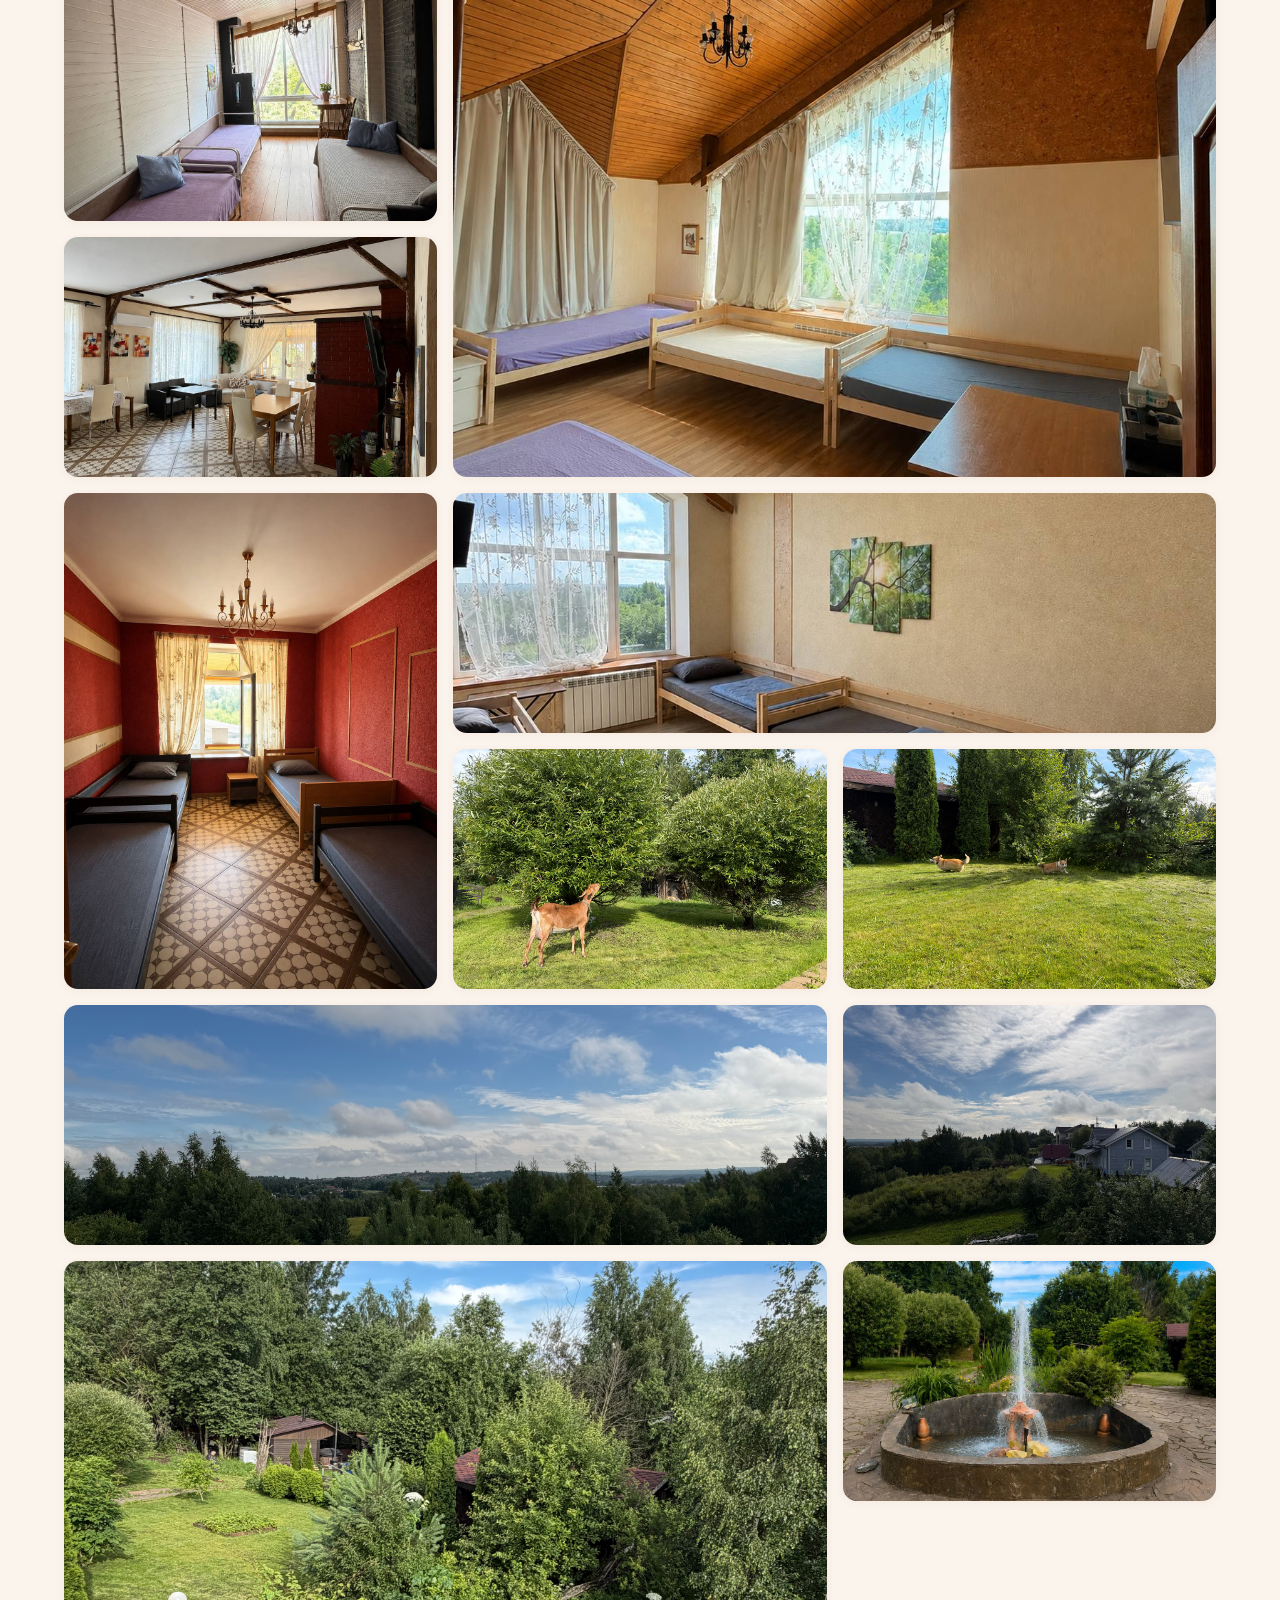
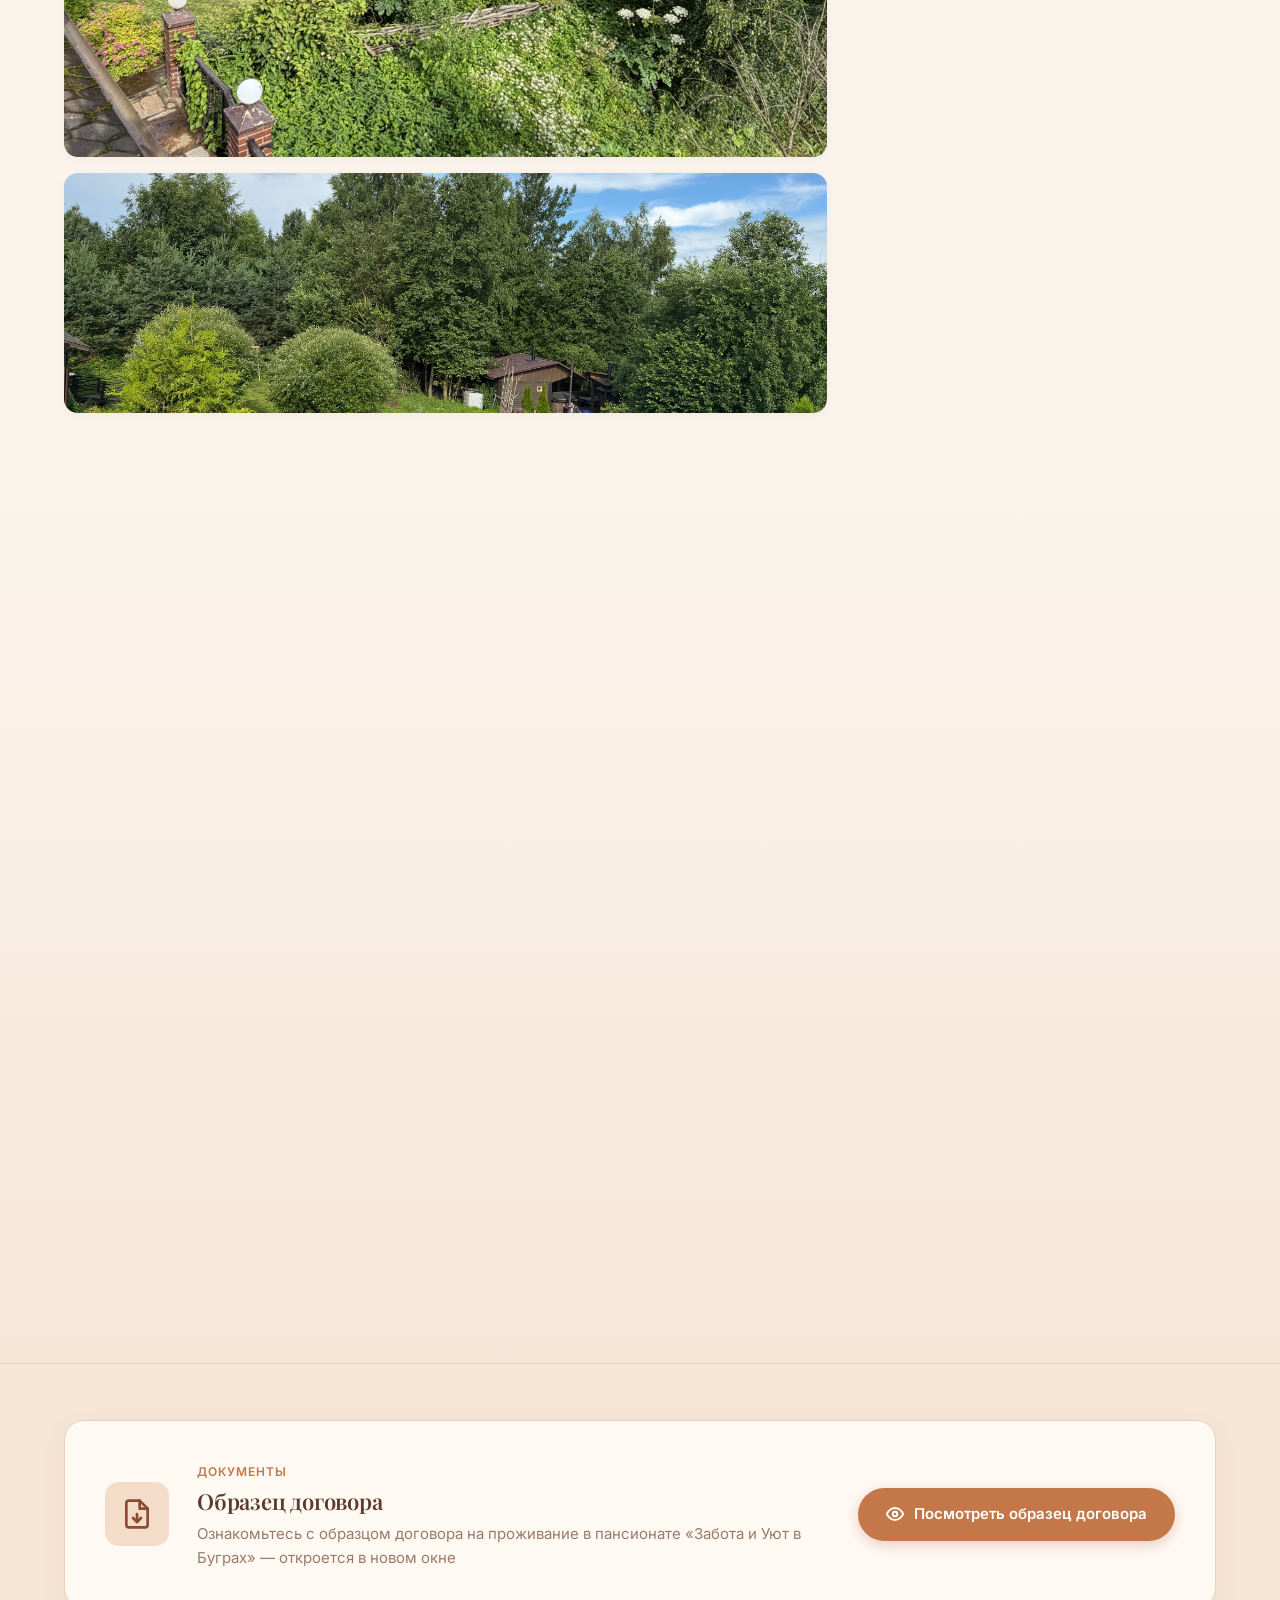
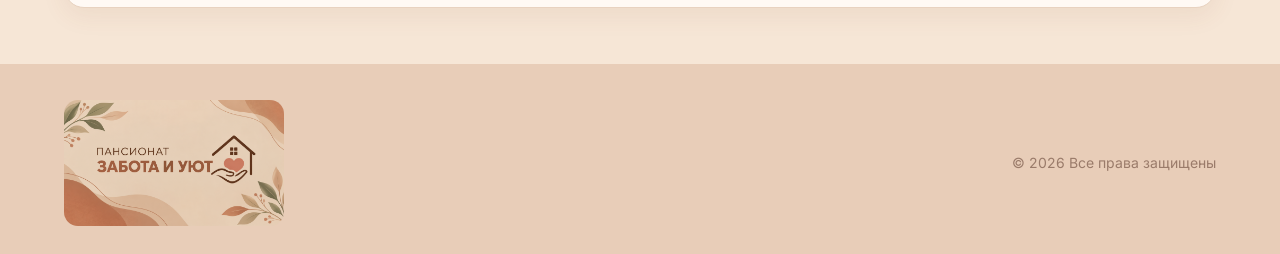
==== commit adbe1f44: "Replace the old purple tab icon with the new house mark. Serve it as favicon.ico so the browser addr" ====
--- a/bugri.html
+++ b/bugri.html
@@ -21,13 +21,15 @@
     <title>Пансионат «Забота и Уют в Буграх» — пансионат для пожилых в Ленинградской области</title>
     <meta name="description" content="Пансионат «Забота и Уют в Буграх» — уютный дом для пожилых людей в живописном месте Бугры. Чистая природа, заботливый персонал, круглосуточный уход.">
 
-    <link rel="icon" type="image/png" href="assets/img/favicon.png?v=3">
+    <link rel="icon" href="favicon.ico?v=4" sizes="any">
+    <link rel="icon" type="image/png" href="assets/img/favicon.png?v=4">
+    <link rel="apple-touch-icon" href="assets/img/apple-touch-icon.png?v=4">
 
     <link rel="preconnect" href="https://fonts.googleapis.com">
     <link rel="preconnect" href="https://fonts.gstatic.com" crossorigin>
     <link href="https://fonts.googleapis.com/css2?family=Inter:wght@400;500;600;700&family=Playfair+Display:ital,wght@0,500;0,600;0,700;1,500;1,600&display=swap" rel="stylesheet">
 
-    <link rel="stylesheet" href="assets/css/style.css?v=16">
+    <link rel="stylesheet" href="assets/css/style.css?v=17">
 </head>
 <body>
 
@@ -35,7 +37,7 @@
     <header class="header">
         <div class="header-inner">
             <a href="index.html" class="brand">
-                <img src="assets/img/logo.png?v=4" alt="Пансионат «Забота и уют»" class="brand-logo">
+                <img src="assets/img/logo.png?v=5" alt="Пансионат «Забота и уют»" class="brand-logo">
                 <div class="brand-text">
                     <span class="brand-name">Забота и Уют</span>
                     <span class="brand-tagline">Пансионат для пожилых</span>
@@ -264,7 +266,7 @@
         <div class="container">
             <div class="footer-inner">
                 <div class="footer-brand">
-                    <img src="assets/img/logo.png?v=4" alt="Пансионат «Забота и уют»">
+                    <img src="assets/img/logo.png?v=5" alt="Пансионат «Забота и уют»">
                     <span class="footer-brand-text">Пансионат «Забота и Уют»</span>
                 </div>
                 <div class="footer-copy">© 2026 Все права защищены</div>
--- a/assets/css/style.css
+++ b/assets/css/style.css
@@ -117,12 +117,11 @@
 }
 
 .brand-logo {
-    width: auto;
-    height: 58px;
+    width: min(280px, 52vw);
+    height: auto;
     max-width: none;
-    border-radius: 0;
+    border-radius: 16px;
     object-fit: contain;
-    object-position: left center;
     box-shadow: none;
     border: none;
     background: transparent;
@@ -805,10 +804,10 @@
 }
 
 .footer-brand img {
-    width: auto;
-    height: 54px;
+    width: 220px;
+    height: auto;
     max-width: none;
-    border-radius: 0;
+    border-radius: 14px;
     object-fit: contain;
 }
 
@@ -1189,7 +1188,7 @@
     }
 
     .brand-text { display: none; }
-    .brand-logo { height: 46px; }
+    .brand-logo { width: min(168px, 48vw); border-radius: 12px; }
 
     .features {
         grid-template-columns: 1fr;
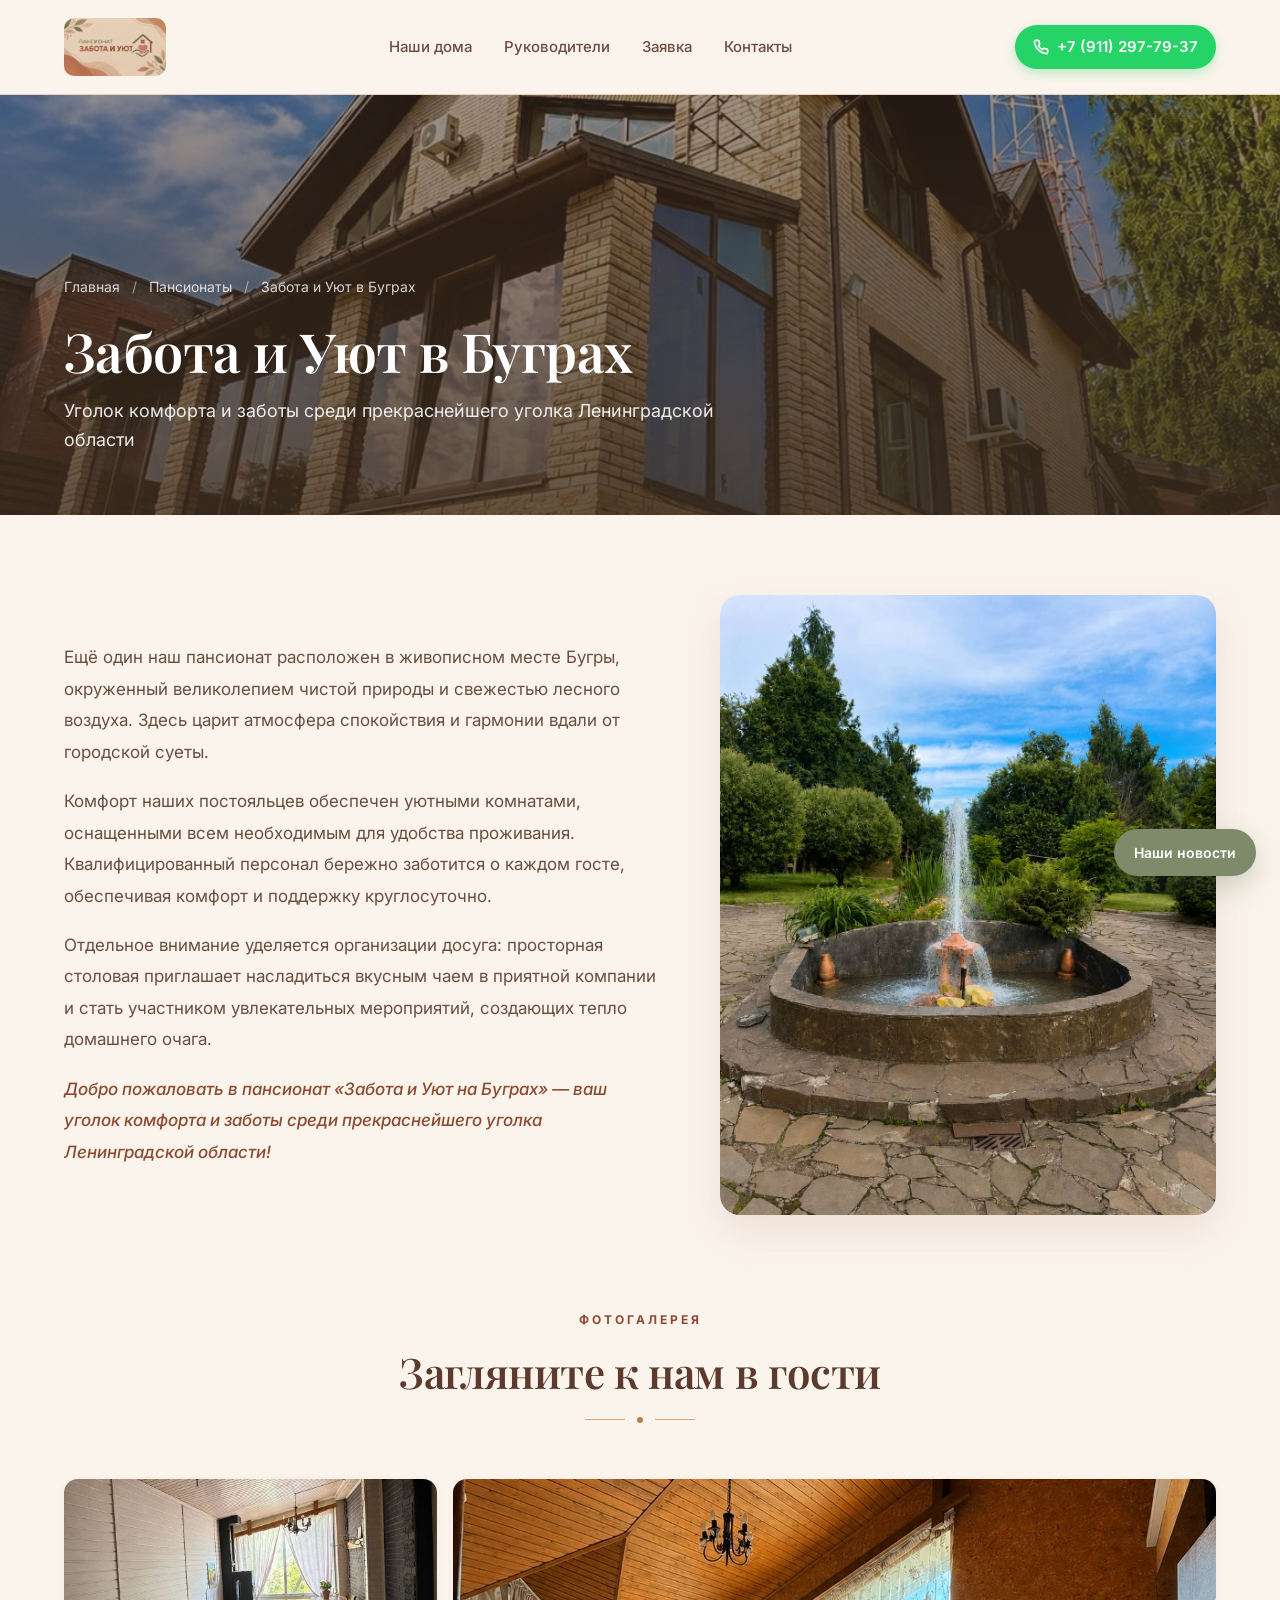
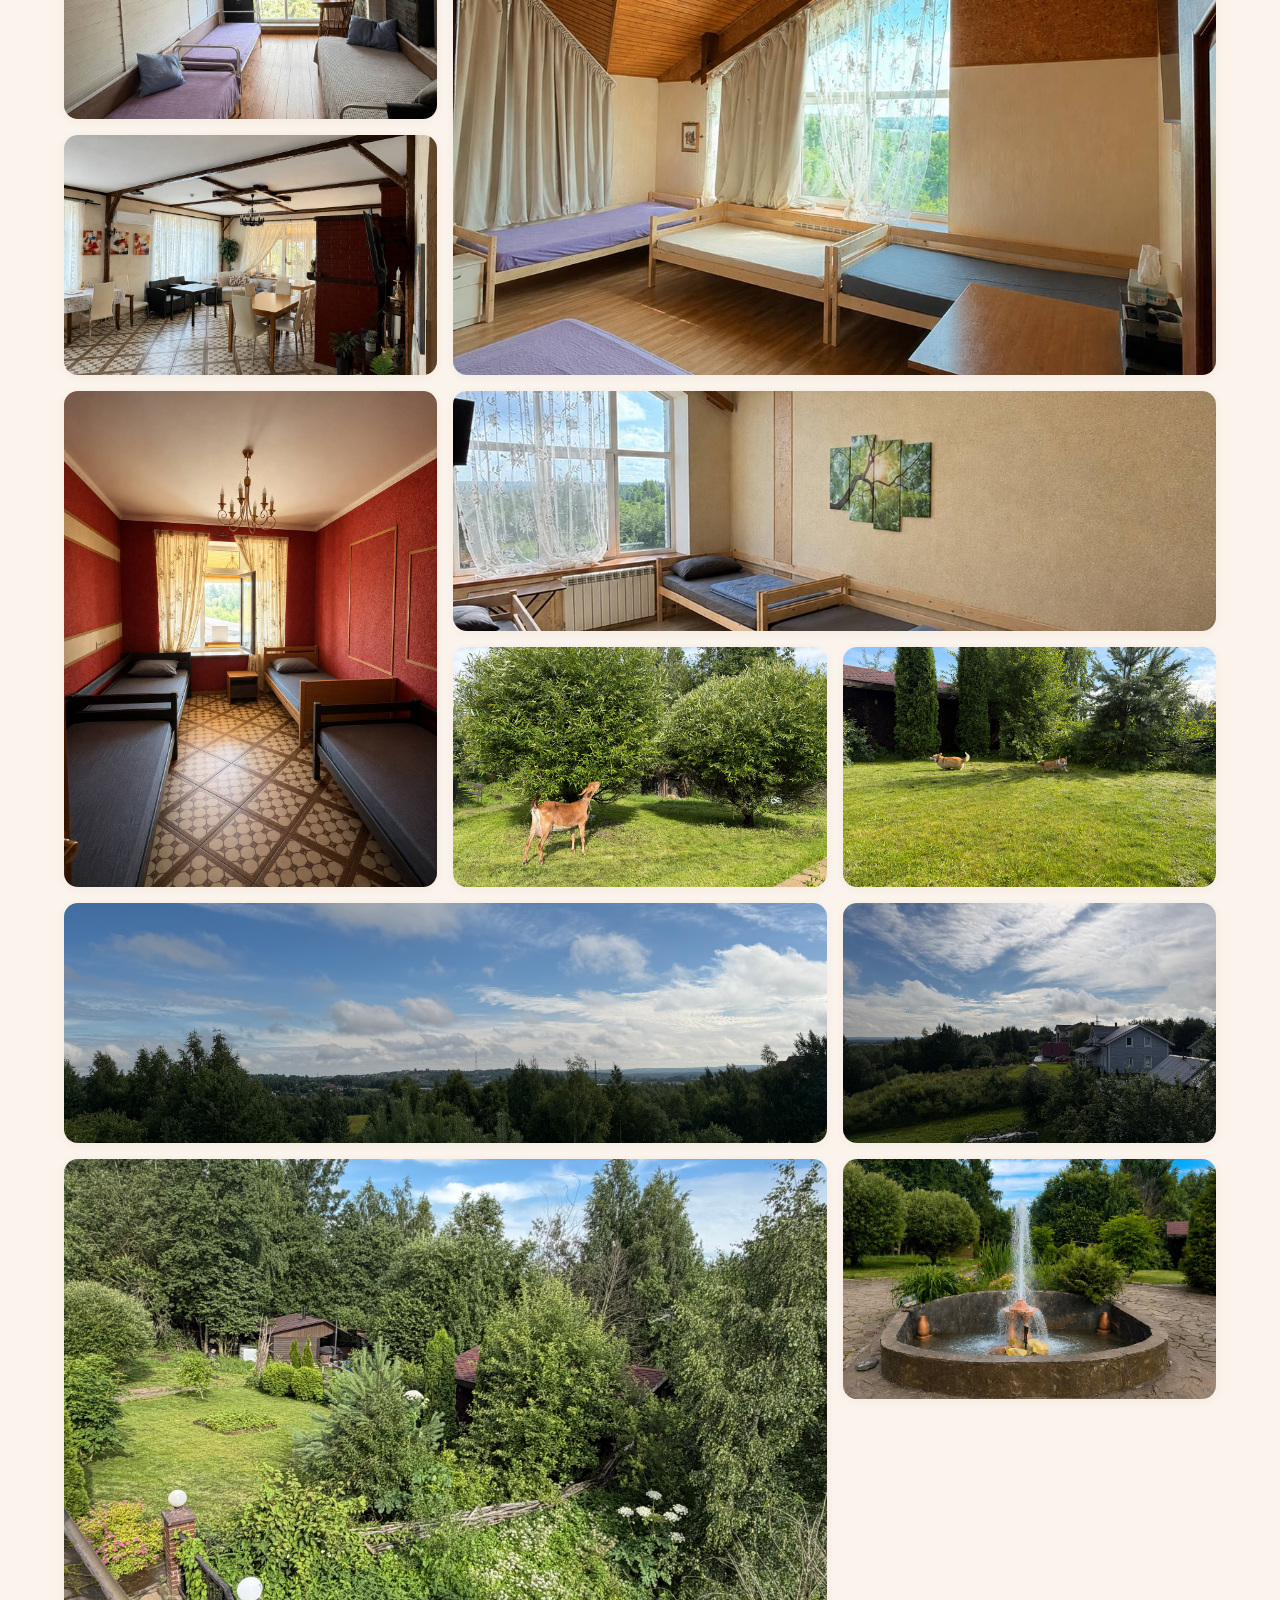
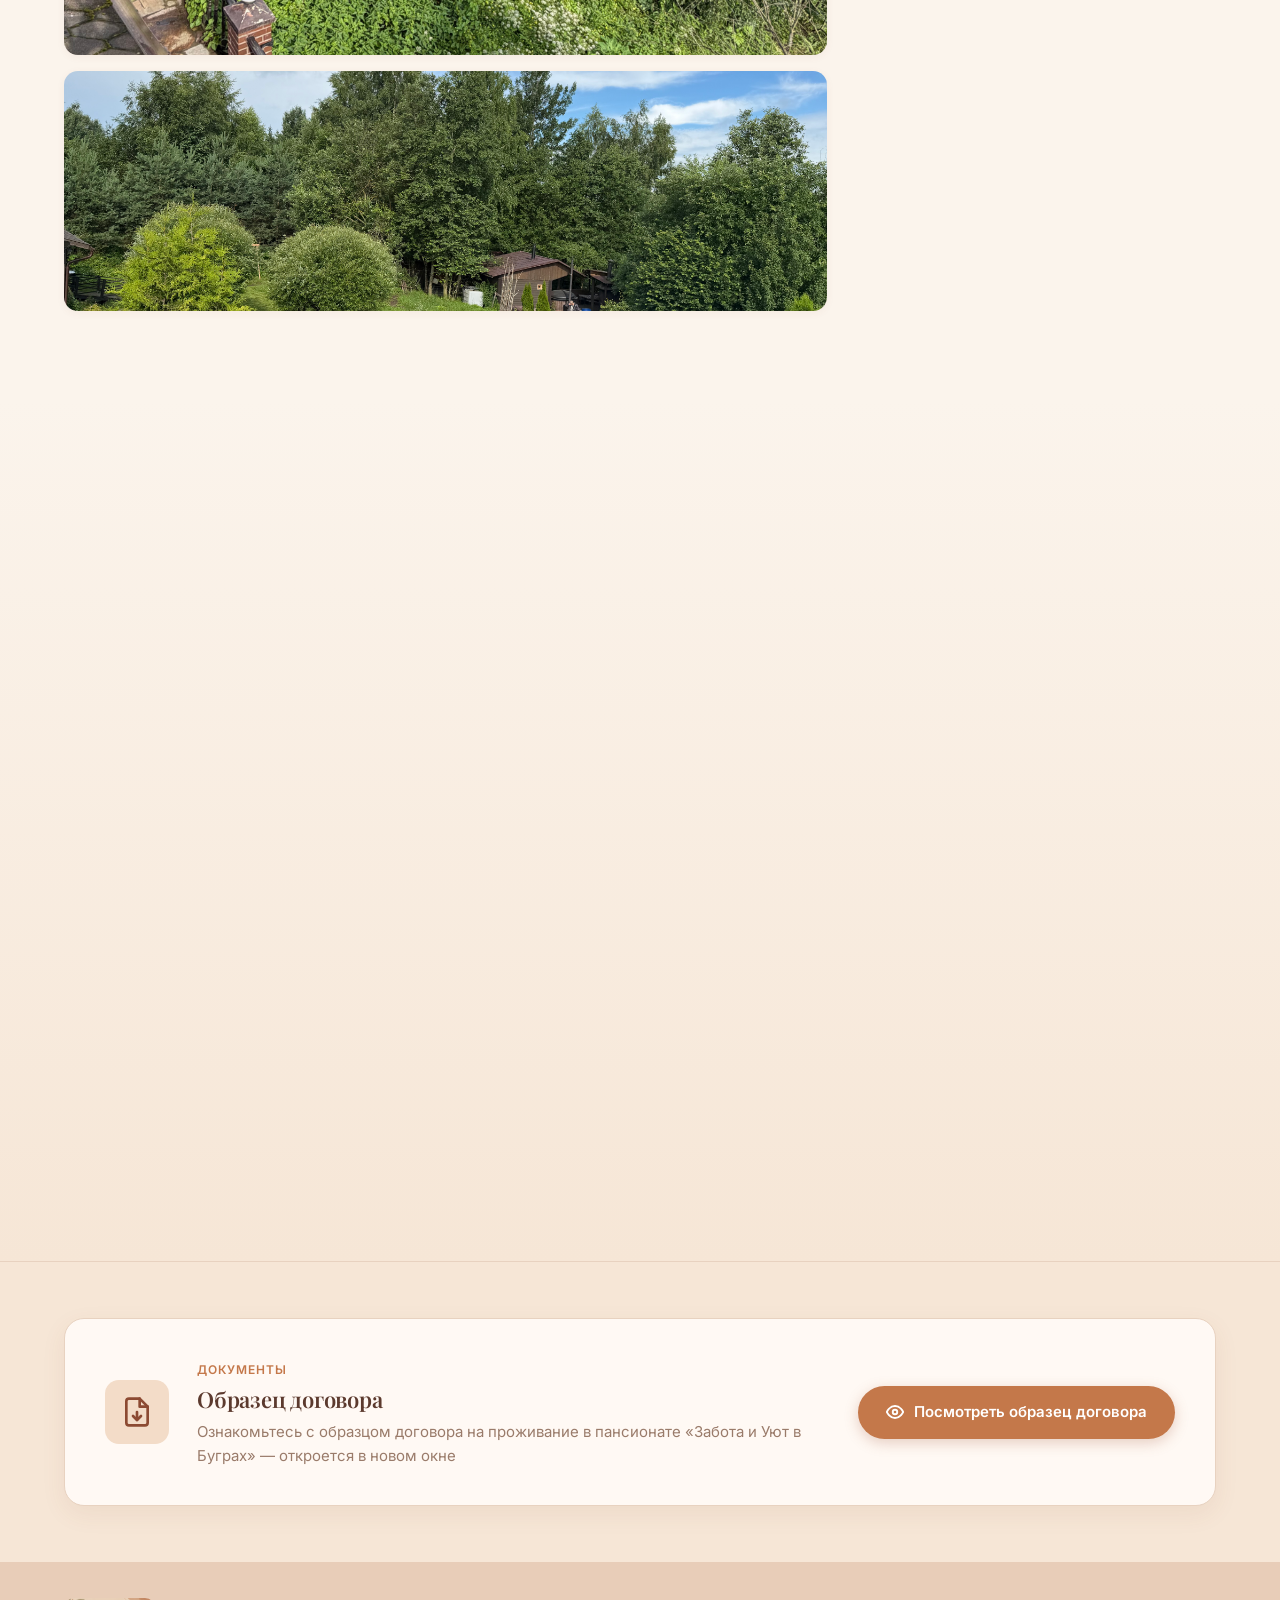
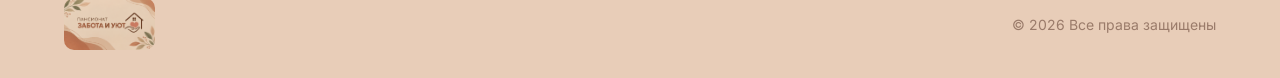
==== commit 03788846: "Shrink the header logo back to the smaller size." ====
--- a/bugri.html
+++ b/bugri.html
@@ -29,7 +29,7 @@
     <link rel="preconnect" href="https://fonts.gstatic.com" crossorigin>
     <link href="https://fonts.googleapis.com/css2?family=Inter:wght@400;500;600;700&family=Playfair+Display:ital,wght@0,500;0,600;0,700;1,500;1,600&display=swap" rel="stylesheet">
 
-    <link rel="stylesheet" href="assets/css/style.css?v=17">
+    <link rel="stylesheet" href="assets/css/style.css?v=18">
 </head>
 <body>
 
--- a/assets/css/style.css
+++ b/assets/css/style.css
@@ -117,10 +117,10 @@
 }
 
 .brand-logo {
-    width: min(280px, 52vw);
-    height: auto;
+    width: auto;
+    height: 58px;
     max-width: none;
-    border-radius: 16px;
+    border-radius: 10px;
     object-fit: contain;
     box-shadow: none;
     border: none;
@@ -804,10 +804,10 @@
 }
 
 .footer-brand img {
-    width: 220px;
-    height: auto;
+    width: auto;
+    height: 52px;
     max-width: none;
-    border-radius: 14px;
+    border-radius: 10px;
     object-fit: contain;
 }
 
@@ -1188,7 +1188,7 @@
     }
 
     .brand-text { display: none; }
-    .brand-logo { width: min(168px, 48vw); border-radius: 12px; }
+    .brand-logo { height: 46px; border-radius: 8px; }
 
     .features {
         grid-template-columns: 1fr;
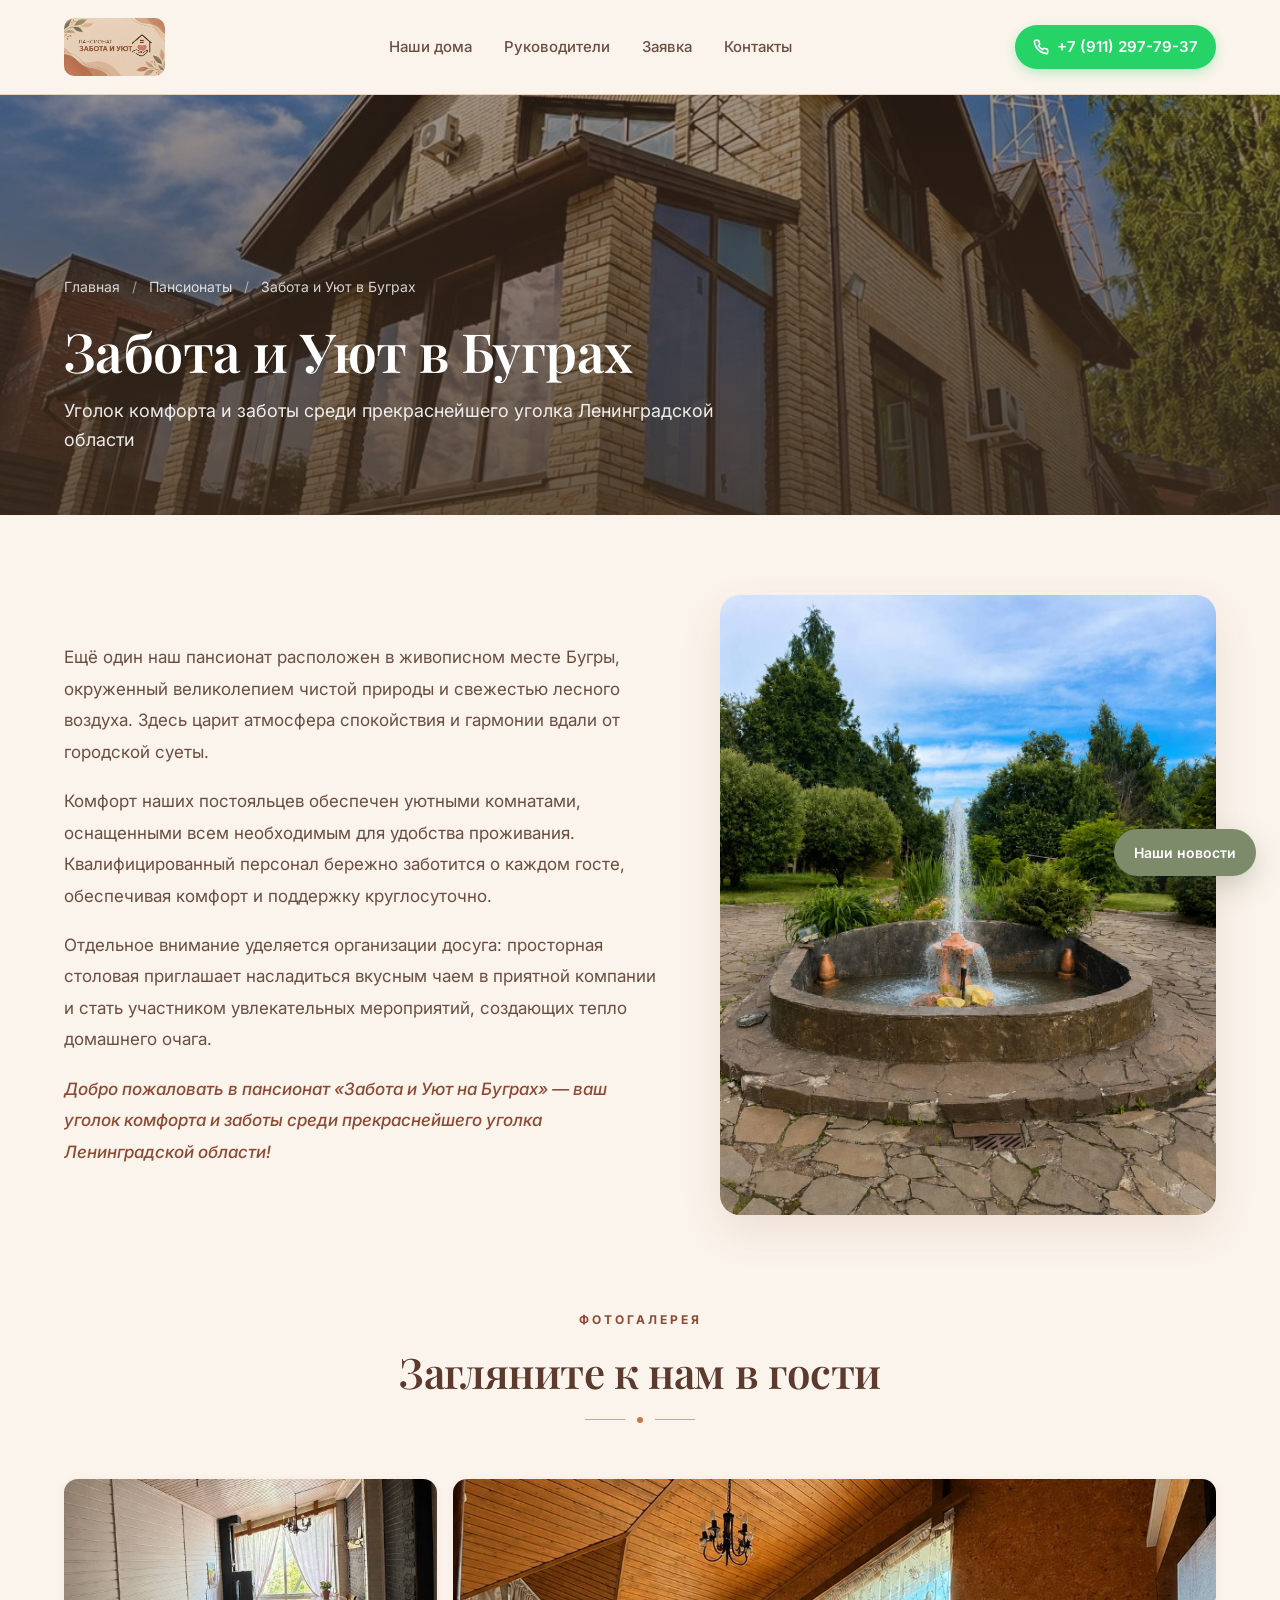
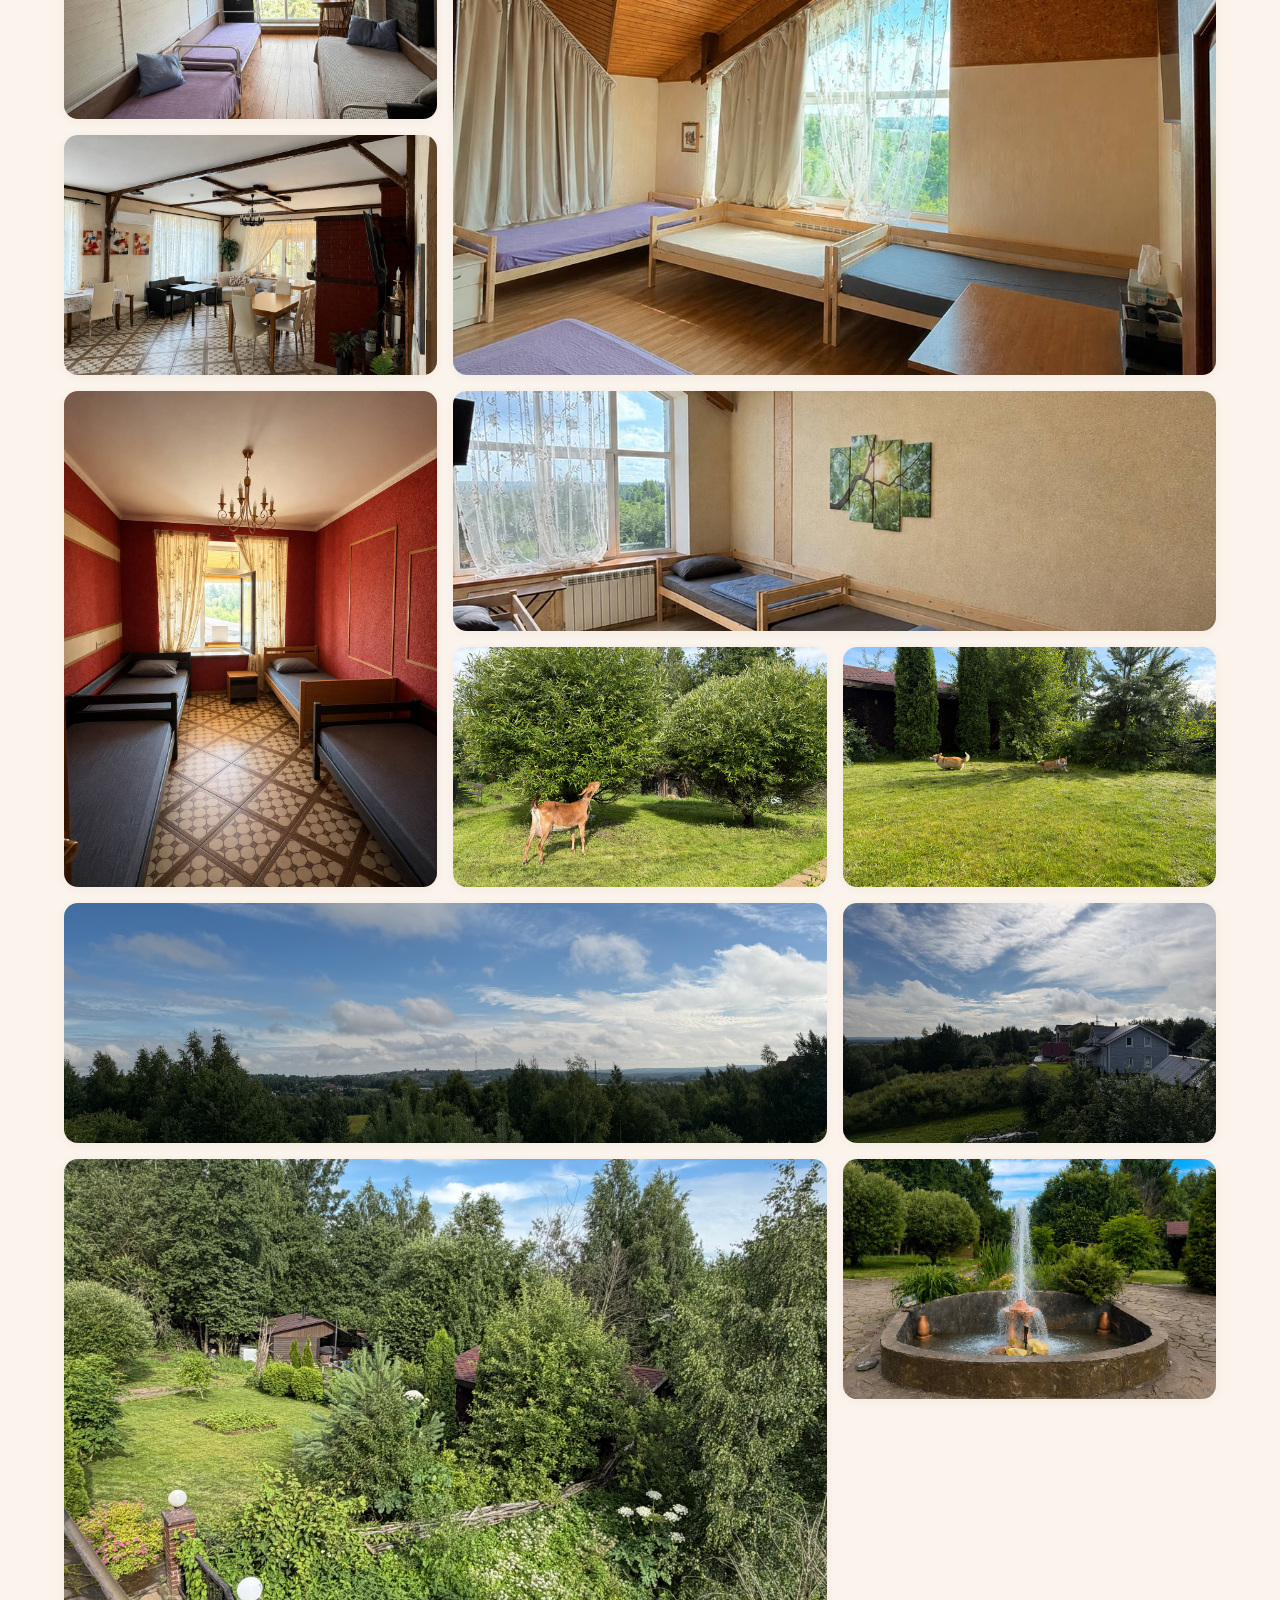
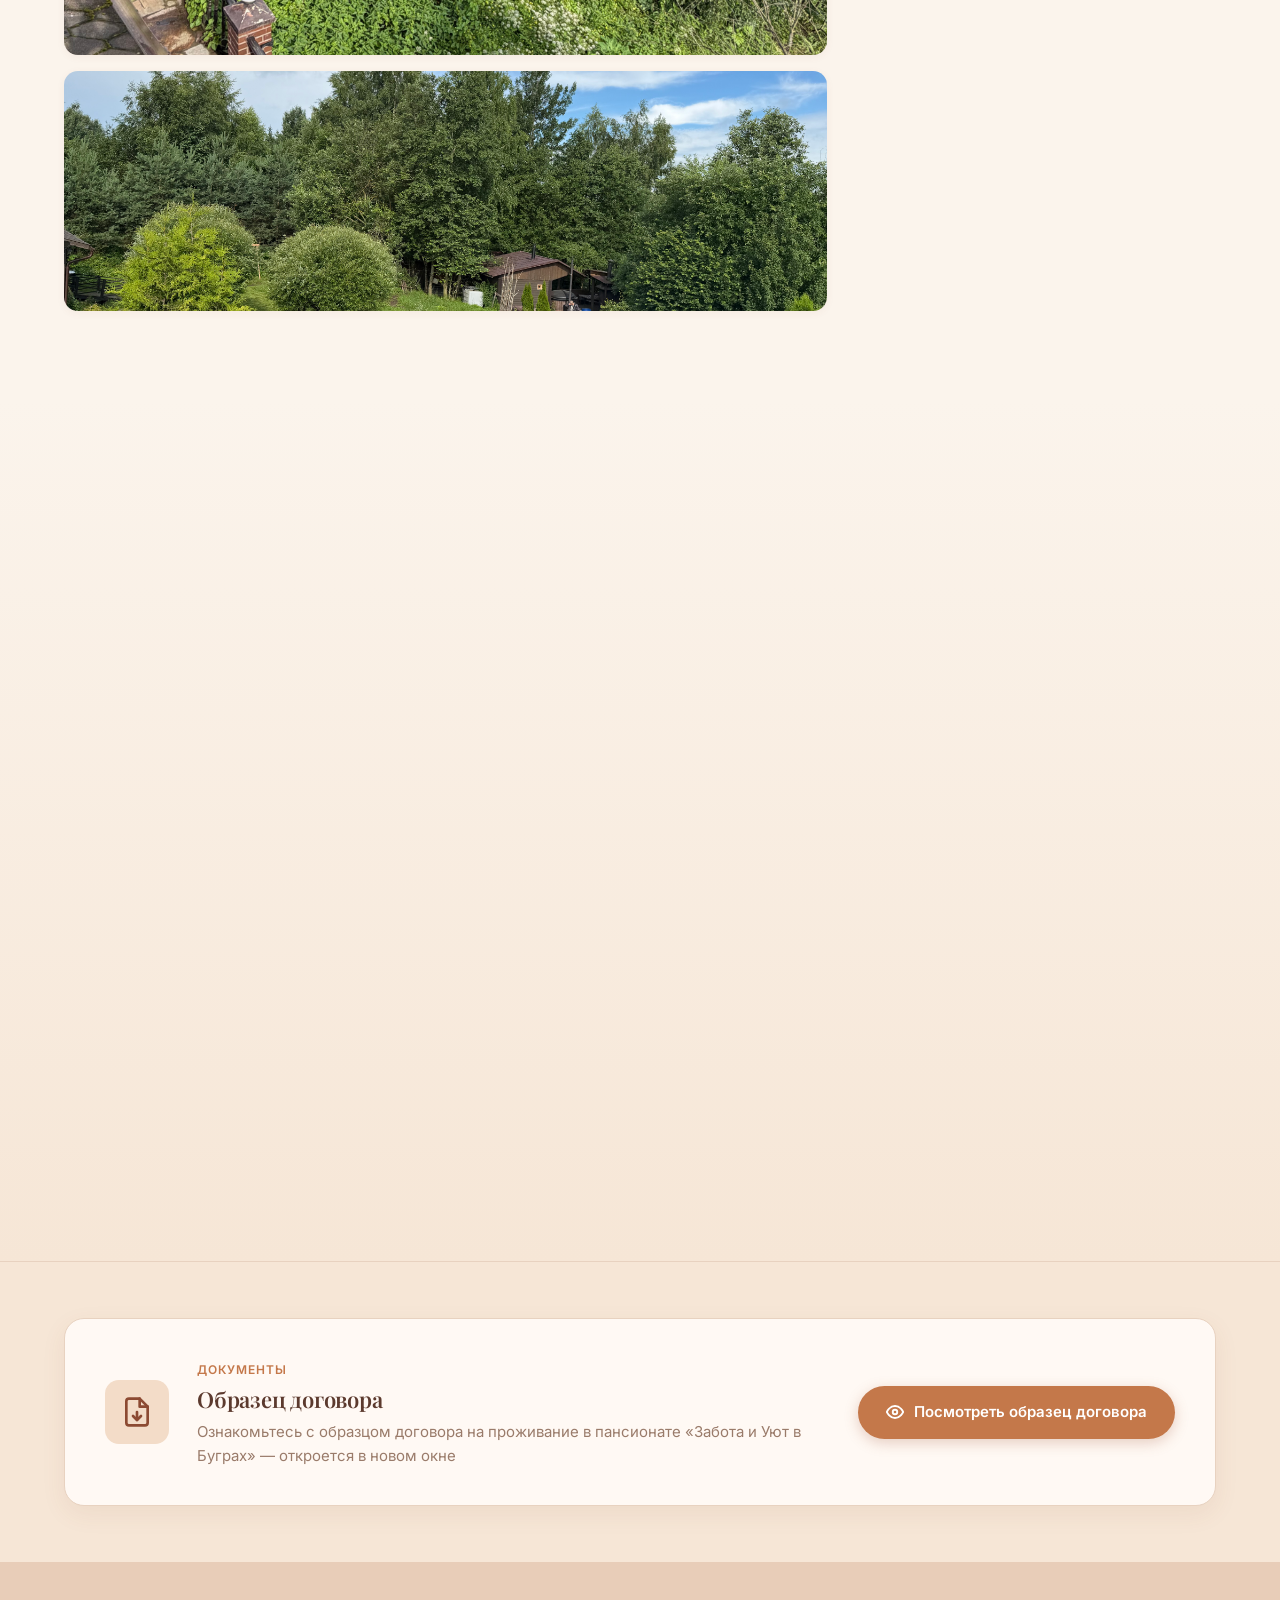
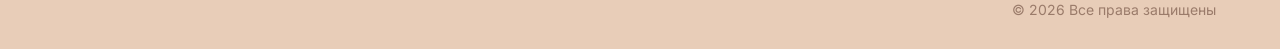
==== commit 45e5298d: "Publish the Bugry anniversary note and the current site files." ====
--- a/bugri.html
+++ b/bugri.html
@@ -21,15 +21,14 @@
     <title>Пансионат «Забота и Уют в Буграх» — пансионат для пожилых в Ленинградской области</title>
     <meta name="description" content="Пансионат «Забота и Уют в Буграх» — уютный дом для пожилых людей в живописном месте Бугры. Чистая природа, заботливый персонал, круглосуточный уход.">
 
-    <link rel="icon" href="favicon.ico?v=4" sizes="any">
-    <link rel="icon" type="image/png" href="assets/img/favicon.png?v=4">
-    <link rel="apple-touch-icon" href="assets/img/apple-touch-icon.png?v=4">
+    <link rel="icon" type="image/png" sizes="64x64" href="assets/img/site-mark.png">
+    <link rel="apple-touch-icon" href="assets/img/site-mark.png">
 
     <link rel="preconnect" href="https://fonts.googleapis.com">
     <link rel="preconnect" href="https://fonts.gstatic.com" crossorigin>
     <link href="https://fonts.googleapis.com/css2?family=Inter:wght@400;500;600;700&family=Playfair+Display:ital,wght@0,500;0,600;0,700;1,500;1,600&display=swap" rel="stylesheet">
 
-    <link rel="stylesheet" href="assets/css/style.css?v=18">
+    <link rel="stylesheet" href="assets/css/style.css?v=19">
 </head>
 <body>
 
@@ -37,7 +36,7 @@
     <header class="header">
         <div class="header-inner">
             <a href="index.html" class="brand">
-                <img src="assets/img/logo.png?v=5" alt="Пансионат «Забота и уют»" class="brand-logo">
+                <img src="assets/img/logo.png?v=6" alt="Пансионат «Забота и уют»" class="brand-logo">
                 <div class="brand-text">
                     <span class="brand-name">Забота и Уют</span>
                     <span class="brand-tagline">Пансионат для пожилых</span>
@@ -265,10 +264,6 @@
     <footer class="footer">
         <div class="container">
             <div class="footer-inner">
-                <div class="footer-brand">
-                    <img src="assets/img/logo.png?v=5" alt="Пансионат «Забота и уют»">
-                    <span class="footer-brand-text">Пансионат «Забота и Уют»</span>
-                </div>
                 <div class="footer-copy">© 2026 Все права защищены</div>
             </div>
         </div>
--- a/assets/css/style.css
+++ b/assets/css/style.css
@@ -481,6 +481,55 @@
     height: 18px;
 }
 
+.location-card--anniversary {
+    border: 2px solid var(--accent-dark);
+    box-shadow:
+        0 0 0 4px var(--accent-soft),
+        0 0 0 6px var(--accent),
+        var(--shadow-md);
+}
+
+.location-card--anniversary:hover {
+    box-shadow:
+        0 0 0 4px var(--accent-soft),
+        0 0 0 6px var(--accent),
+        var(--shadow-lg);
+}
+
+.anniversary-note {
+    padding: 16px 24px 14px;
+    background:
+        linear-gradient(180deg, #FBF6EF 0%, var(--accent-soft) 100%);
+    border-bottom: 1px solid var(--border);
+}
+
+.anniversary-year {
+    display: inline-block;
+    margin-bottom: 8px;
+    padding: 5px 12px;
+    border-radius: var(--radius-full);
+    background: var(--accent-dark);
+    color: var(--bg-card);
+    font-size: 13px;
+    font-weight: 700;
+    letter-spacing: 0.03em;
+}
+
+.anniversary-offer {
+    color: var(--text-dark);
+    font-size: 15px;
+    line-height: 1.45;
+}
+
+.anniversary-offer strong {
+    color: var(--accent-dark);
+    font-weight: 700;
+}
+
+.location-card--anniversary .location-card-body {
+    padding-top: 22px;
+}
+
 /* ============================================
    FEATURES (advantages)
    ============================================ */
@@ -791,28 +840,10 @@
 
 .footer-inner {
     display: flex;
-    justify-content: space-between;
+    justify-content: flex-end;
     align-items: center;
     gap: 30px;
     flex-wrap: wrap;
-}
-
-.footer-brand {
-    display: flex;
-    align-items: center;
-    gap: 14px;
-}
-
-.footer-brand img {
-    width: auto;
-    height: 52px;
-    max-width: none;
-    border-radius: 10px;
-    object-fit: contain;
-}
-
-.footer-brand-text {
-    display: none;
 }
 
 .footer-copy {
@@ -1223,6 +1254,7 @@
 
     .footer-inner {
         flex-direction: column;
+        justify-content: center;
         text-align: center;
     }
 }
